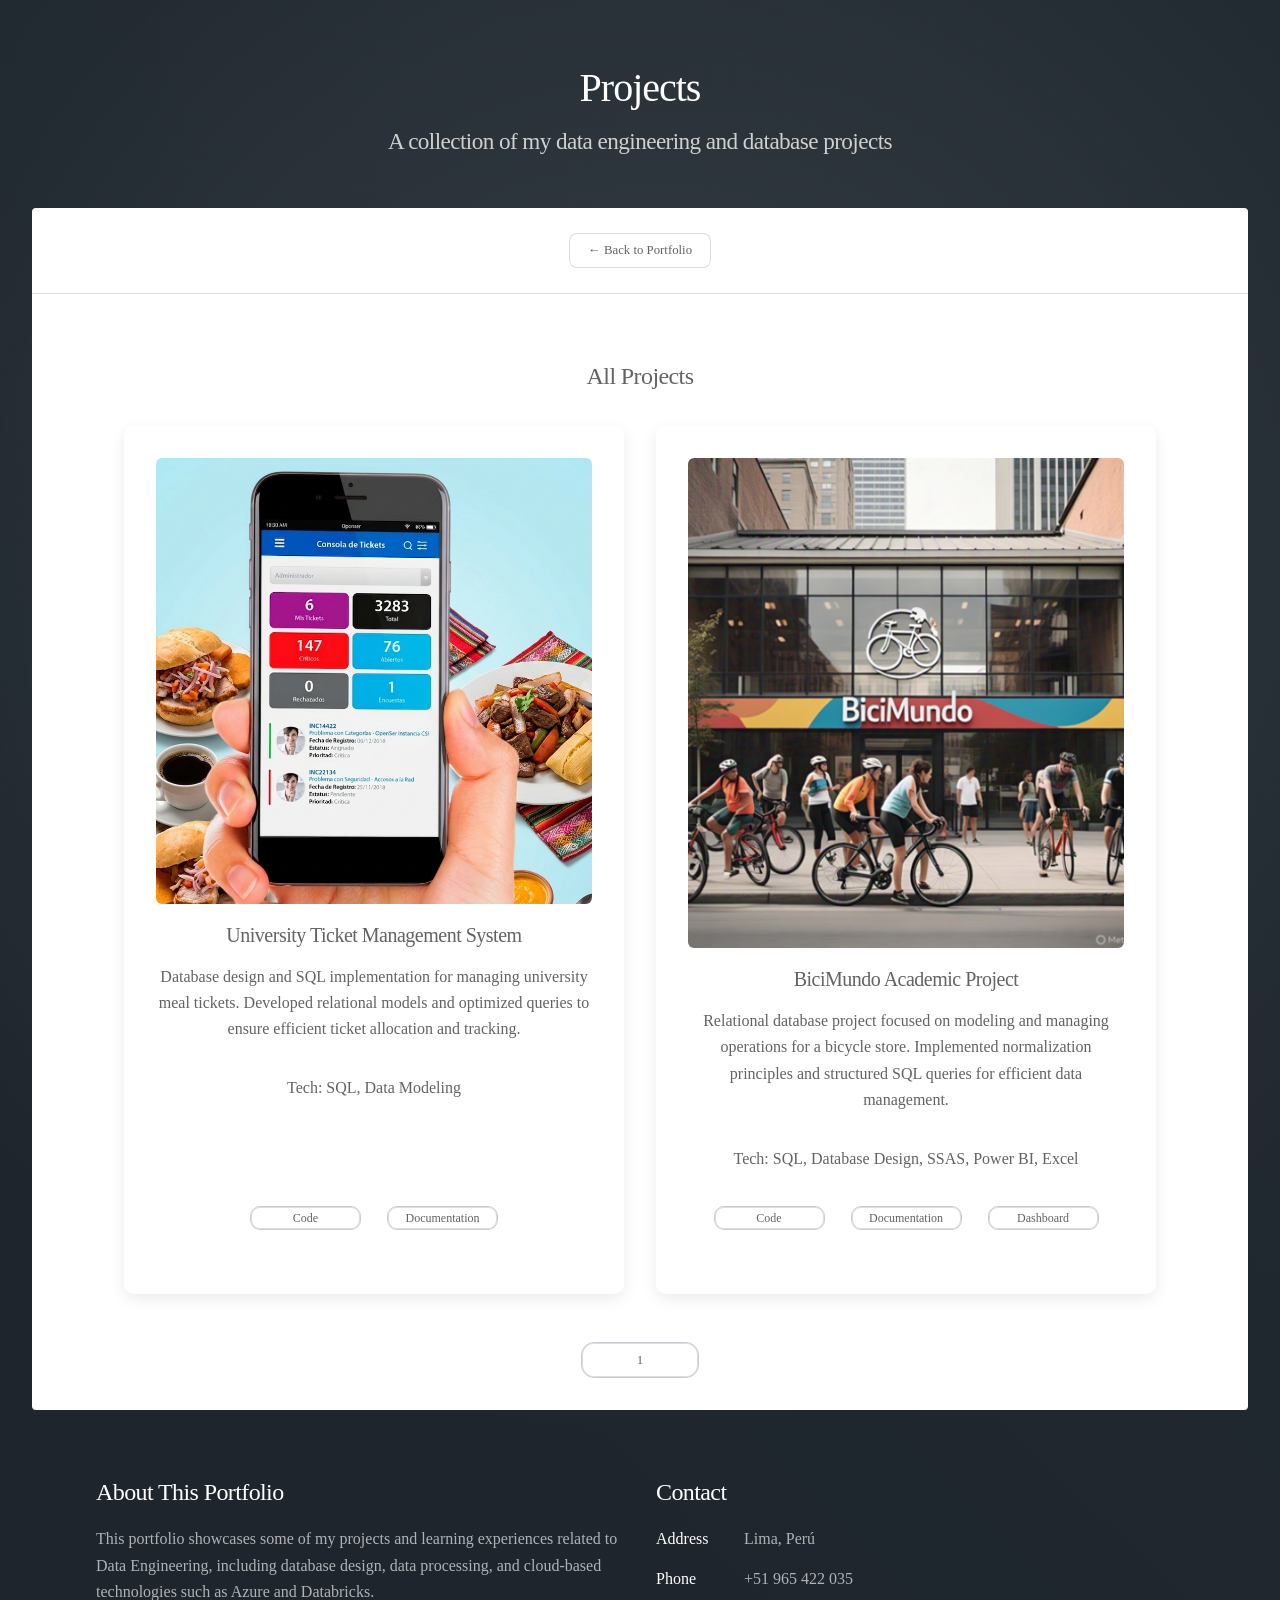
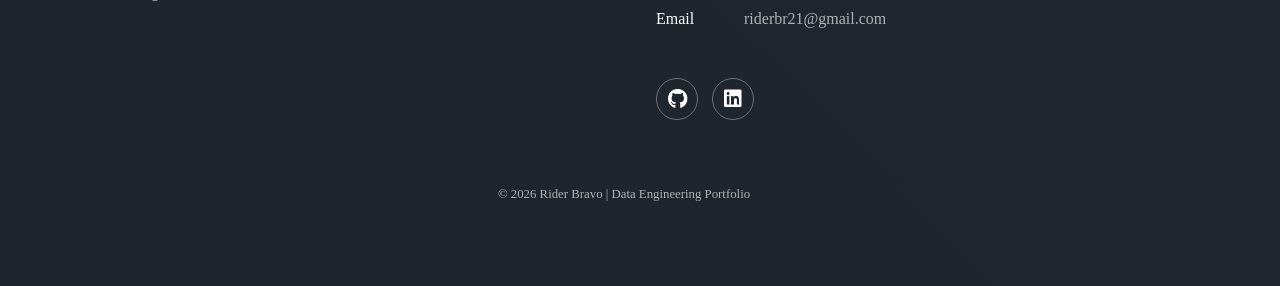
==== generic.html @ f2d909a6 "Primer commit - Agrego mi personal website" ====
<!DOCTYPE HTML>
<!--
	Stellar by HTML5 UP
	html5up.net
-->
<html>
	<head>
		<title>Projects | Rider Bravo</title>
		<meta charset="utf-8" />
		<meta name="viewport" content="width=device-width, initial-scale=1" />
		<link rel="stylesheet" href="assets/css/main.css" />
		<noscript><link rel="stylesheet" href="assets/css/noscript.css" /></noscript>
	</head>

	<body class="is-preload">

		<div id="wrapper">

			<header id="header">
				<h1>Projects</h1>
				<p>A collection of my data engineering and database projects</p>
			</header>

			<div id="main">
				   <a href="index.html" class="button small back-button">← Back to Portfolio</a>
			<div class="back-container">
 
	</div>				

				<section id="content" class="main">

					<h2>All Projects</h2>

					<div class="projects-grid">

						<div class="project-card">
							<img src="images/desayunoOBU.png" alt="University Ticket System">
							<h3>University Ticket Management System</h3>
							<p>Database design and SQL implementation for managing university meal tickets. Developed relational models and optimized queries to ensure efficient ticket allocation and tracking.</p>
							<p><strong>Tech:</strong> SQL, Data Modeling</p>
							<ul class="actions small">
								<li><a href="https://github.com/DevDataRider/Projects_UNI/tree/master/SistemaTicketsOBU/code/" target="_blank" class="button small">Code</a></li>
            					<li><a href="https://github.com/DevDataRider/Projects_UNI/tree/master/SistemaTicketsOBU/documentation" target="_blank" class="button small">Documentation</a></li>
								
							</ul>
						</div>

						<div class="project-card">
							<img src="images/bicimundo.png" alt="BiciMundo Project">
							<h3>BiciMundo Academic Project</h3>
							<p>Relational database project focused on modeling and managing operations for a bicycle store. Implemented normalization principles and structured SQL queries for efficient data management.</p>
							<p><strong>Tech:</strong> SQL, Database Design, SSAS, Power BI, Excel</p>
							<ul class="actions small">
								<li><a href="https://github.com/DevDataRider/Projects_UNI/tree/master/BiciMundo" target="_blank" class="button small">Code</a></li>
            					<li><a href="https://github.com/DevDataRider/Projects_UNI/tree/master/BiciMundo/Documentation" target="_blank" class="button small">Documentation</a></li>
            					<li><a href="https://github.com/DevDataRider/Projects_UNI/tree/master/BiciMundo/4_Dashboard" target="_blank" class="button small">Dashboard</a></li>
							</ul>
						</div>

					</div>

					<div class="pagination">
						<a href="#" class="button small">1</a>
					</div>

				</section>

			</div>

			<footer id="footer">

				<section>
					<h2>About This Portfolio</h2>
					<p>This portfolio showcases some of my projects and learning experiences related to Data Engineering, including database design, data processing, and cloud-based technologies such as Azure and Databricks.</p>
				</section>

				<section>
					<h2>Contact</h2>
					<dl class="alt">
						<dt>Address</dt>
						<dd>Lima, Perú</dd>

						<dt>Phone</dt>
						<dd>+51 965 422 035</dd>

						<dt>Email</dt>
						<dd>riderbr21@gmail.com</dd>
					</dl>

					<ul class="icons">
						<li>
							<a href="https://github.com/DevDataRider" target="_blank" class="icon brands fa-github alt">
								<span class="label">GitHub</span>
							</a>
						</li>

						<li>
							<a href="https://linkedin.com/in/riderbr21" target="_blank" class="icon brands fa-linkedin alt">
								<span class="label">LinkedIn</span>
							</a>
						</li>
					</ul>

				</section>

				<p class="copyright">© 2026 Rider Bravo | Data Engineering Portfolio</p>

			</footer>

		</div>

		<script src="assets/js/jquery.min.js"></script>
		<script src="assets/js/jquery.scrollex.min.js"></script>
		<script src="assets/js/jquery.scrolly.min.js"></script>
		<script src="assets/js/browser.min.js"></script>
		<script src="assets/js/breakpoints.min.js"></script>
		<script src="assets/js/util.js"></script>
		<script src="assets/js/main.js"></script>

	</body>
</html>
---- assets/css/main.css ----
@import url(fontawesome-all.min.css);
@import 'https://fonts.googleapis.com/css?family=Source+Sans+Pro:300,400';

/*
	Stellar by HTML5 UP
	html5up.net | @ajlkn
	Free for personal and commercial use under the CCA 3.0 license (html5up.net/license)
*/





html, body, div, span, applet, object,
iframe, h1, h2, h3, h4, h5, h6, p, blockquote,
pre, a, abbr, acronym, address, big, cite,
code, del, dfn, em, img, ins, kbd, q, s, samp,
small, strike, strong, sub, sup, tt, var, b,
u, i, center, dl, dt, dd, ol, ul, li, fieldset,
form, label, legend, table, caption, tbody,
tfoot, thead, tr, th, td, article, aside,
canvas, details, embed, figure, figcaption,
footer, header, hgroup, menu, nav, output, ruby,
section, summary, time, mark, audio, video {
	margin: 0;
	padding: 0;
	border: 0;
	font-size: 100%;
	font: inherit;
	vertical-align: baseline;
	font-family:Cambria, Cochin, Georgia, Times, 'Times New Roman', serif;
}

article, aside, details, figcaption, figure,
footer, header, hgroup, menu, nav, section {
	display: block;}



body {
	line-height: 1;
}

ol, ul {
	list-style: none;
}

blockquote, q {
	quotes: none;
}

	blockquote:before, blockquote:after, q:before, q:after {
		content: '';
		content: none;
	}

table {
	border-collapse: collapse;
	border-spacing: 0;
}

body {
	-webkit-text-size-adjust: none;
}

mark {
	background-color: transparent;
	color: inherit;
}

input::-moz-focus-inner {
	border: 0;
	padding: 0;
}

input, select, textarea {
	-moz-appearance: none;
	-webkit-appearance: none;
	-ms-appearance: none;
	appearance: none;
}



/*color del body: #1e252d */




.projects-grid{
	display: grid;
	grid-template-columns: repeat(2, 1fr);
	gap: 2.5em;
	margin-top: 2em;
}

.project-card{
	display: flex;
	flex-direction: column;
	justify-content: space-between;
	background: #ffffff;
	padding: 2em;
	border-radius: 3px;
	text-align: center;
	box-shadow: 0 5px 15px rgba(0,0,0,0.08);
	transition: transform 0.3s ease;

	display: flex;
	flex-direction: column;
	align-items: center; /* centra contenido horizontal */
}

.project-card:hover{
	transform: translateY(-5px);
	
}


/* IMAGEN (tu tamaño original) */

.project-card img{
	width: 259px;
	height: 250px;
	object-fit: cover;
	border-radius: 3px;
	margin-bottom: 1em;
	display:block;
	margin-left:auto;
	margin-right:auto;
}


/* BOTONES */

 BOTONES */

.project-card .actions{
	margin-top: auto;
	display: flex;
	justify-content: center;
	gap: 10px;
	flex-wrap: wrap;
	padding:0;
}


/* BOTONES MÁS COMPACTOS */

.projects-grid {
    display: flex;
    flex-wrap: wrap;
	
    gap: 2em;
}

.actions.small .button{
	padding: 0.35em 0.9em;
	font-size: 1em;
	line-height: 1.2;
	border-radius: 10px;
	height: auto;
	transition: all 0.25s ease;

}

/* =========================
   GRID DE PROYECTOS
========================= */

.projects-grid {
    display: flex;
    flex-wrap: wrap;
    gap: 2em;
    justify-content: center; /* centra las cards */
}

/* =========================
   CARDS
========================= */

.project-card {
    flex: 1 1 45%; /* 2 columnas en desktop */
    max-width: 500px;

    display: flex;
    flex-direction: column;
}

/* Imágenes */
.project-card img {
    width: 100%;
    height: auto;
    border-radius: 6px;
}

/* =========================
   BOTONES GENERALES
========================= */

.actions.small .button {
    padding: 0.35em 0.9em;
    font-size: 1em;
    line-height: 1.2;
    height: auto;
    transition: all 0.25s ease;
}

/* =========================
   BOTONES DENTRO DE CARDS
========================= */

.project-card .actions {
    margin-top: auto;
    display: flex;
    justify-content: center;
    gap: 10px;
    flex-wrap: wrap;
    padding: 0;
}

.project-card .actions li a.button {
    background: transparent;
    color: #1e252d;
    border: 1px solid #c9cdd1;
    border-radius: 10 px;
    padding: 0.35em 0.9em;
    font-size: 0.75em;
    transition: all 0.25s ease;
}

/* Hover botones */
.project-card .actions li a.button:hover {
    background: #1e252d;
    color: #ffffff !important;
    border-color: #1e252d;
}

/* =========================
   TABLET
========================= */

@media (max-width: 980px) {
    .project-card {
        flex: 1 1 100%;
    }
}

/* =========================
   MOBILE
========================= */

@media (max-width: 736px) {
    .projects-grid {
        gap: 1.5em;
    }

    .project-card {
        flex: 1 1 100%;
    }
}

/* =========================
   EXTRA (MEJORA VISUAL)
========================= */

.project-card {
    border-radius: 10px;
    overflow: hidden;
}


/* HOVER elegante */

.project-card .actions li a.button:hover{
	background: transparent;
	color: #3fd0ff !important;
	
}




.pagination{
	text-align: center;
	margin-top: 3em;
}

.pagination .button{
	margin: 0 5px;
}


/* BOTONES BACK Y PAGINACION */

.back-container {
    text-align: center;
    margin-bottom: 0em;
}

.back-button {
	display: inline-block;
	margin: 25px auto;
}

.back-button,
.pagination .button{
	background: transparent;
	font-weight: 500;
	border: 1px solid #c9cdd1;
	border-radius: 13px;
	color: #1e252d !important;
	transition: all 0.25s ease;
}


#content h2 {
    text-align: center;
}
/* HOVER */

.back-button:hover,
.pagination .button:hover{
	background:#1e252d !important;

	color: white !important;
}






.project-icon img{
    width: 250px;
    height: 250px;
    border-radius: 10px;
    object-fit: cover;
    transition: transform 0.3s ease;
}

.project-icon img:hover{
    transform: scale(1.05);
}










/* Basic */

	@-ms-viewport {
		width: device-width;
	}

	body {
		-ms-overflow-style: scrollbar;
	}

	@media screen and (max-width: 480px) {

		html, body {
			min-width: 320px;
		}

	}

	html {
		box-sizing: border-box;
	}

	*, *:before, *:after {
		box-sizing: inherit;
	}

body {
    background-color: #1e252d;
    background-image: 
        radial-gradient(circle at 50% 30%, rgba(255,255,255,0.1), transparent 60%),
        linear-gradient(45deg, #1e252d 25%, #212931 85%);
    
    color: rgba(255, 255, 255, 0.65);
}

body::before {
    content: "";
    position: fixed;
    inset: 0;

    background-image:
        radial-gradient(rgba(255,255,255,0.03) 1px, transparent 1px),
        radial-gradient(rgba(255,255,255,0.02) 1px, transparent 1px);

    background-size: 3px 3px, 4px 4px;
    background-position: 0 0, 1px 1px;

    opacity: 0.25;
    pointer-events: none;
    z-index: 0;
}


		body.is-preload *, body.is-preload *:before, body.is-preload *:after {
			-moz-animation: none !important;
			-webkit-animation: none !important;
			-ms-animation: none !important;
			animation: none !important;
			-moz-transition: none !important;
			-webkit-transition: none !important;
			-ms-transition: none !important;
			transition: none !important;
		}

/* Type */

	body {
		background-color: #1e252d;
		color: rgba(255, 255, 255, 0.65);
	}

	body, input, select, textarea {
		font-family: "Source Sans Pro", Helvetica, sans-serif;
		font-size: 17pt;
		font-weight: 300;
		line-height: 1.65;
	}

		@media screen and (max-width: 1680px) {

			body, input, select, textarea {
				font-size: 14pt;
			}

		}

		@media screen and (max-width: 1280px) {

			body, input, select, textarea {
				font-size: 12pt;
			}

		}

		@media screen and (max-width: 360px) {

			body, input, select, textarea {
				font-size: 11pt;
			}

		}

	a {
		-moz-transition: color 0.2s ease, border-bottom 0.2s ease;
		-webkit-transition: color 0.2s ease, border-bottom 0.2s ease;
		-ms-transition: color 0.2s ease, border-bottom 0.2s ease;
		transition: color 0.2s ease, border-bottom 0.2s ease;
		text-decoration: none;
		border-bottom: dotted 1px;
		color: inherit;
	}

		a:hover {
			border-bottom-color: transparent;
		}

	strong, b {
		font-weight: 400;
	}

	em, i {
		font-style: italic;
	}

	p {
		margin: 0 0 2em 0;
	}

		p.content {
			-moz-columns: 20em 2;
			-webkit-columns: 20em 2;
			-ms-columns: 20em 2;
			columns: 20em 2;
			-moz-column-gap: 2em;
			-webkit-column-gap: 2em;
			-ms-column-gap: 2em;
			column-gap: 2em;
			text-align: justify;
		}

	h1, h2, h3, h4, h5, h6 {
		font-weight: 300;
		line-height: 1.5;
		margin: 0 0 0.7em 0;
		letter-spacing: -0.025em;
	}

		h1 a, h2 a, h3 a, h4 a, h5 a, h6 a {
			color: inherit;
			text-decoration: none;
		}

	h1 {
		font-size: 2.5em;
		line-height: 1.2;
	}

	h2 {
		font-size: 1.5em;
	}

	h3 {
		font-size: 1.25em;
	}

	h4 {
		font-size: 1.1em;
	}

	h5 {
		font-size: 0.9em;
	}

	h6 {
		font-size: 0.7em;
	}

	@media screen and (max-width: 736px) {

		h1 {
			font-size: 2em;
		}

	}

	sub {
		font-size: 0.8em;
		position: relative;
		top: 0.5em;
	}

	sup {
		font-size: 0.8em;
		position: relative;
		top: -0.5em;
	}

	blockquote {
		border-left: solid 4px;
		font-style: italic;
		margin: 0 0 2em 0;
		padding: 0.5em 0 0.5em 2em;
	}

	code {
		border-radius: 8px;
		border: solid 1px;
		font-family: "Courier New", monospace;
		font-size: 0.9em;
		margin: 0 0.25em;
		padding: 0.25em 0.65em;
	}

	pre {
		-webkit-overflow-scrolling: touch;
		font-family: "Courier New", monospace;
		font-size: 0.9em;
		margin: 0 0 2em 0;
	}

		pre code {
			display: block;
			line-height: 1.75;
			padding: 1em 1.5em;
			overflow-x: auto;
		}

	hr {
		border: 0;
		border-bottom: solid 1px;
		margin: 2em 0;
	}

		hr.major {
			margin: 3em 0;
		}

	.align-left {
		text-align: left;
	}

	.align-center {
		text-align: center;
	}

	.align-right {
		text-align: right;
	}

	input, select, textarea {
		color: #ffffff;
	}

	a:hover {
		color: #ffffff;
	}

	strong, b {
		color: #ffffff;
	}

	h1, h2, h3, h4, h5, h6 {
		color: #ffffff;
	}

	blockquote {
		border-left-color: rgba(255, 255, 255, 0.35);
	}

	code {
		background: rgba(255, 255, 255, 0.075);
		border-color: rgba(255, 255, 255, 0.35);
	}

	hr {
		border-bottom-color: rgba(255, 255, 255, 0.35);
	}

/* Row */

	.row {
		display: flex;
		flex-wrap: wrap;
		box-sizing: border-box;
		align-items: stretch;
	}

		.row > * {
			box-sizing: border-box;
		}

		.row.gtr-uniform > * > :last-child {
			margin-bottom: 0;
		}

		.row.aln-left {
			justify-content: flex-start;
		}

		.row.aln-center {
			justify-content: center;
		}

		.row.aln-right {
			justify-content: flex-end;
		}

		.row.aln-top {
			align-items: flex-start;
		}

		.row.aln-middle {
			align-items: center;
		}

		.row.aln-bottom {
			align-items: flex-end;
		}

		.row > .imp {
			order: -1;
		}

		.row > .col-1 {
			width: 8.33333%;
		}

		.row > .off-1 {
			margin-left: 8.33333%;
		}

		.row > .col-2 {
			width: 16.66667%;
		}

		.row > .off-2 {
			margin-left: 16.66667%;
		}

		.row > .col-3 {
			width: 25%;
		}

		.row > .off-3 {
			margin-left: 25%;
		}

		.row > .col-4 {
			width: 33.33333%;
		}

		.row > .off-4 {
			margin-left: 33.33333%;
		}

		.row > .col-5 {
			width: 41.66667%;
		}

		.row > .off-5 {
			margin-left: 41.66667%;
		}

		.row > .col-6 {
			width: 50%;
		}

		.row > .off-6 {
			margin-left: 50%;
		}

		.row > .col-7 {
			width: 58.33333%;
		}

		.row > .off-7 {
			margin-left: 58.33333%;
		}

		.row > .col-8 {
			width: 66.66667%;
		}

		.row > .off-8 {
			margin-left: 66.66667%;
		}

		.row > .col-9 {
			width: 75%;
		}

		.row > .off-9 {
			margin-left: 75%;
		}

		.row > .col-10 {
			width: 83.33333%;
		}

		.row > .off-10 {
			margin-left: 83.33333%;
		}

		.row > .col-11 {
			width: 91.66667%;
		}

		.row > .off-11 {
			margin-left: 91.66667%;
		}

		.row > .col-12 {
			width: 100%;
		}

		.row > .off-12 {
			margin-left: 100%;
		}

		.row.gtr-0 {
			margin-top: 0;
			margin-left: 0em;
		}

			.row.gtr-0 > * {
				padding: 0 0 0 0em;
			}

			.row.gtr-0.gtr-uniform {
				margin-top: 0em;
			}

				.row.gtr-0.gtr-uniform > * {
					padding-top: 0em;
				}

		.row.gtr-25 {
			margin-top: 0;
			margin-left: -0.375em;
		}

			.row.gtr-25 > * {
				padding: 0 0 0 0.375em;
			}

			.row.gtr-25.gtr-uniform {
				margin-top: -0.375em;
			}

				.row.gtr-25.gtr-uniform > * {
					padding-top: 0.375em;
				}

		.row.gtr-50 {
			margin-top: 0;
			margin-left: -0.75em;
		}

			.row.gtr-50 > * {
				padding: 0 0 0 0.75em;
			}

			.row.gtr-50.gtr-uniform {
				margin-top: -0.75em;
			}

				.row.gtr-50.gtr-uniform > * {
					padding-top: 0.75em;
				}

		.row {
			margin-top: 0;
			margin-left: -1.5em;
		}

			.row > * {
				padding: 0 0 0 1.5em;
			}

			.row.gtr-uniform {
				margin-top: -1.5em;
			}

				.row.gtr-uniform > * {
					padding-top: 1.5em;
				}

		.row.gtr-150 {
			margin-top: 0;
			margin-left: -2.25em;
		}

			.row.gtr-150 > * {
				padding: 0 0 0 2.25em;
			}

			.row.gtr-150.gtr-uniform {
				margin-top: -2.25em;
			}

				.row.gtr-150.gtr-uniform > * {
					padding-top: 2.25em;
				}

		.row.gtr-200 {
			margin-top: 0;
			margin-left: -3em;
		}

			.row.gtr-200 > * {
				padding: 0 0 0 3em;
			}

			.row.gtr-200.gtr-uniform {
				margin-top: -3em;
			}

				.row.gtr-200.gtr-uniform > * {
					padding-top: 3em;
				}

		@media screen and (max-width: 1680px) {

			.row {
				display: flex;
				flex-wrap: wrap;
				box-sizing: border-box;
				align-items: stretch;
			}

				.row > * {
					box-sizing: border-box;
				}

				.row.gtr-uniform > * > :last-child {
					margin-bottom: 0;
				}

				.row.aln-left {
					justify-content: flex-start;
				}

				.row.aln-center {
					justify-content: center;
				}

				.row.aln-right {
					justify-content: flex-end;
				}

				.row.aln-top {
					align-items: flex-start;
				}

				.row.aln-middle {
					align-items: center;
				}

				.row.aln-bottom {
					align-items: flex-end;
				}

				.row > .imp-xlarge {
					order: -1;
				}

				.row > .col-1-xlarge {
					width: 8.33333%;
				}

				.row > .off-1-xlarge {
					margin-left: 8.33333%;
				}

				.row > .col-2-xlarge {
					width: 16.66667%;
				}

				.row > .off-2-xlarge {
					margin-left: 16.66667%;
				}

				.row > .col-3-xlarge {
					width: 25%;
				}

				.row > .off-3-xlarge {
					margin-left: 25%;
				}

				.row > .col-4-xlarge {
					width: 33.33333%;
				}

				.row > .off-4-xlarge {
					margin-left: 33.33333%;
				}

				.row > .col-5-xlarge {
					width: 41.66667%;
				}

				.row > .off-5-xlarge {
					margin-left: 41.66667%;
				}

				.row > .col-6-xlarge {
					width: 50%;
				}

				.row > .off-6-xlarge {
					margin-left: 50%;
				}

				.row > .col-7-xlarge {
					width: 58.33333%;
				}

				.row > .off-7-xlarge {
					margin-left: 58.33333%;
				}

				.row > .col-8-xlarge {
					width: 66.66667%;
				}

				.row > .off-8-xlarge {
					margin-left: 66.66667%;
				}

				.row > .col-9-xlarge {
					width: 75%;
				}

				.row > .off-9-xlarge {
					margin-left: 75%;
				}

				.row > .col-10-xlarge {
					width: 83.33333%;
				}

				.row > .off-10-xlarge {
					margin-left: 83.33333%;
				}

				.row > .col-11-xlarge {
					width: 91.66667%;
				}

				.row > .off-11-xlarge {
					margin-left: 91.66667%;
				}

				.row > .col-12-xlarge {
					width: 100%;
				}

				.row > .off-12-xlarge {
					margin-left: 100%;
				}

				.row.gtr-0 {
					margin-top: 0;
					margin-left: 0em;
				}

					.row.gtr-0 > * {
						padding: 0 0 0 0em;
					}

					.row.gtr-0.gtr-uniform {
						margin-top: 0em;
					}

						.row.gtr-0.gtr-uniform > * {
							padding-top: 0em;
						}

				.row.gtr-25 {
					margin-top: 0;
					margin-left: -0.375em;
				}

					.row.gtr-25 > * {
						padding: 0 0 0 0.375em;
					}

					.row.gtr-25.gtr-uniform {
						margin-top: -0.375em;
					}

						.row.gtr-25.gtr-uniform > * {
							padding-top: 0.375em;
						}

				.row.gtr-50 {
					margin-top: 0;
					margin-left: -0.75em;
				}

					.row.gtr-50 > * {
						padding: 0 0 0 0.75em;
					}

					.row.gtr-50.gtr-uniform {
						margin-top: -0.75em;
					}

						.row.gtr-50.gtr-uniform > * {
							padding-top: 0.75em;
						}

				.row {
					margin-top: 0;
					margin-left: -1.5em;
				}

					.row > * {
						padding: 0 0 0 1.5em;
					}

					.row.gtr-uniform {
						margin-top: -1.5em;
					}

						.row.gtr-uniform > * {
							padding-top: 1.5em;
						}

				.row.gtr-150 {
					margin-top: 0;
					margin-left: -2.25em;
				}

					.row.gtr-150 > * {
						padding: 0 0 0 2.25em;
					}

					.row.gtr-150.gtr-uniform {
						margin-top: -2.25em;
					}

						.row.gtr-150.gtr-uniform > * {
							padding-top: 2.25em;
						}

				.row.gtr-200 {
					margin-top: 0;
					margin-left: -3em;
				}

					.row.gtr-200 > * {
						padding: 0 0 0 3em;
					}

					.row.gtr-200.gtr-uniform {
						margin-top: -3em;
					}

						.row.gtr-200.gtr-uniform > * {
							padding-top: 3em;
						}

		}

		@media screen and (max-width: 1280px) {

			.row {
				display: flex;
				flex-wrap: wrap;
				box-sizing: border-box;
				align-items: stretch;
			}

				.row > * {
					box-sizing: border-box;
				}

				.row.gtr-uniform > * > :last-child {
					margin-bottom: 0;
				}

				.row.aln-left {
					justify-content: flex-start;
				}

				.row.aln-center {
					justify-content: center;
				}

				.row.aln-right {
					justify-content: flex-end;
				}

				.row.aln-top {
					align-items: flex-start;
				}

				.row.aln-middle {
					align-items: center;
				}

				.row.aln-bottom {
					align-items: flex-end;
				}

				.row > .imp-large {
					order: -1;
				}

				.row > .col-1-large {
					width: 8.33333%;
				}

				.row > .off-1-large {
					margin-left: 8.33333%;
				}

				.row > .col-2-large {
					width: 16.66667%;
				}

				.row > .off-2-large {
					margin-left: 16.66667%;
				}

				.row > .col-3-large {
					width: 25%;
				}

				.row > .off-3-large {
					margin-left: 25%;
				}

				.row > .col-4-large {
					width: 33.33333%;
				}

				.row > .off-4-large {
					margin-left: 33.33333%;
				}

				.row > .col-5-large {
					width: 41.66667%;
				}

				.row > .off-5-large {
					margin-left: 41.66667%;
				}

				.row > .col-6-large {
					width: 50%;
				}

				.row > .off-6-large {
					margin-left: 50%;
				}

				.row > .col-7-large {
					width: 58.33333%;
				}

				.row > .off-7-large {
					margin-left: 58.33333%;
				}

				.row > .col-8-large {
					width: 66.66667%;
				}

				.row > .off-8-large {
					margin-left: 66.66667%;
				}

				.row > .col-9-large {
					width: 75%;
				}

				.row > .off-9-large {
					margin-left: 75%;
				}

				.row > .col-10-large {
					width: 83.33333%;
				}

				.row > .off-10-large {
					margin-left: 83.33333%;
				}

				.row > .col-11-large {
					width: 91.66667%;
				}

				.row > .off-11-large {
					margin-left: 91.66667%;
				}

				.row > .col-12-large {
					width: 100%;
				}

				.row > .off-12-large {
					margin-left: 100%;
				}

				.row.gtr-0 {
					margin-top: 0;
					margin-left: 0em;
				}

					.row.gtr-0 > * {
						padding: 0 0 0 0em;
					}

					.row.gtr-0.gtr-uniform {
						margin-top: 0em;
					}

						.row.gtr-0.gtr-uniform > * {
							padding-top: 0em;
						}

				.row.gtr-25 {
					margin-top: 0;
					margin-left: -0.375em;
				}

					.row.gtr-25 > * {
						padding: 0 0 0 0.375em;
					}

					.row.gtr-25.gtr-uniform {
						margin-top: -0.375em;
					}

						.row.gtr-25.gtr-uniform > * {
							padding-top: 0.375em;
						}

				.row.gtr-50 {
					margin-top: 0;
					margin-left: -0.75em;
				}

					.row.gtr-50 > * {
						padding: 0 0 0 0.75em;
					}

					.row.gtr-50.gtr-uniform {
						margin-top: -0.75em;
					}

						.row.gtr-50.gtr-uniform > * {
							padding-top: 0.75em;
						}

				.row {
					margin-top: 0;
					margin-left: -1.5em;
				}

					.row > * {
						padding: 0 0 0 1.5em;
					}

					.row.gtr-uniform {
						margin-top: -1.5em;
					}

						.row.gtr-uniform > * {
							padding-top: 1.5em;
						}

				.row.gtr-150 {
					margin-top: 0;
					margin-left: -2.25em;
				}

					.row.gtr-150 > * {
						padding: 0 0 0 2.25em;
					}

					.row.gtr-150.gtr-uniform {
						margin-top: -2.25em;
					}

						.row.gtr-150.gtr-uniform > * {
							padding-top: 2.25em;
						}

				.row.gtr-200 {
					margin-top: 0;
					margin-left: -3em;
				}

					.row.gtr-200 > * {
						padding: 0 0 0 3em;
					}

					.row.gtr-200.gtr-uniform {
						margin-top: -3em;
					}

						.row.gtr-200.gtr-uniform > * {
							padding-top: 3em;
						}

		}

		@media screen and (max-width: 980px) {

			.row {
				display: flex;
				flex-wrap: wrap;
				box-sizing: border-box;
				align-items: stretch;
			}

				.row > * {
					box-sizing: border-box;
				}

				.row.gtr-uniform > * > :last-child {
					margin-bottom: 0;
				}

				.row.aln-left {
					justify-content: flex-start;
				}

				.row.aln-center {
					justify-content: center;
				}

				.row.aln-right {
					justify-content: flex-end;
				}

				.row.aln-top {
					align-items: flex-start;
				}

				.row.aln-middle {
					align-items: center;
				}

				.row.aln-bottom {
					align-items: flex-end;
				}

				.row > .imp-medium {
					order: -1;
				}

				.row > .col-1-medium {
					width: 8.33333%;
				}

				.row > .off-1-medium {
					margin-left: 8.33333%;
				}

				.row > .col-2-medium {
					width: 16.66667%;
				}

				.row > .off-2-medium {
					margin-left: 16.66667%;
				}

				.row > .col-3-medium {
					width: 25%;
				}

				.row > .off-3-medium {
					margin-left: 25%;
				}

				.row > .col-4-medium {
					width: 33.33333%;
				}

				.row > .off-4-medium {
					margin-left: 33.33333%;
				}

				.row > .col-5-medium {
					width: 41.66667%;
				}

				.row > .off-5-medium {
					margin-left: 41.66667%;
				}

				.row > .col-6-medium {
					width: 50%;
				}

				.row > .off-6-medium {
					margin-left: 50%;
				}

				.row > .col-7-medium {
					width: 58.33333%;
				}

				.row > .off-7-medium {
					margin-left: 58.33333%;
				}

				.row > .col-8-medium {
					width: 66.66667%;
				}

				.row > .off-8-medium {
					margin-left: 66.66667%;
				}

				.row > .col-9-medium {
					width: 75%;
				}

				.row > .off-9-medium {
					margin-left: 75%;
				}

				.row > .col-10-medium {
					width: 83.33333%;
				}

				.row > .off-10-medium {
					margin-left: 83.33333%;
				}

				.row > .col-11-medium {
					width: 91.66667%;
				}

				.row > .off-11-medium {
					margin-left: 91.66667%;
				}

				.row > .col-12-medium {
					width: 100%;
				}

				.row > .off-12-medium {
					margin-left: 100%;
				}

				.row.gtr-0 {
					margin-top: 0;
					margin-left: 0em;
				}

					.row.gtr-0 > * {
						padding: 0 0 0 0em;
					}

					.row.gtr-0.gtr-uniform {
						margin-top: 0em;
					}

						.row.gtr-0.gtr-uniform > * {
							padding-top: 0em;
						}

				.row.gtr-25 {
					margin-top: 0;
					margin-left: -0.375em;
				}

					.row.gtr-25 > * {
						padding: 0 0 0 0.375em;
					}

					.row.gtr-25.gtr-uniform {
						margin-top: -0.375em;
					}

						.row.gtr-25.gtr-uniform > * {
							padding-top: 0.375em;
						}

				.row.gtr-50 {
					margin-top: 0;
					margin-left: -0.75em;
				}

					.row.gtr-50 > * {
						padding: 0 0 0 0.75em;
					}

					.row.gtr-50.gtr-uniform {
						margin-top: -0.75em;
					}

						.row.gtr-50.gtr-uniform > * {
							padding-top: 0.75em;
						}

				.row {
					margin-top: 0;
					margin-left: -1.5em;
				}

					.row > * {
						padding: 0 0 0 1.5em;
					}

					.row.gtr-uniform {
						margin-top: -1.5em;
					}

						.row.gtr-uniform > * {
							padding-top: 1.5em;
						}

				.row.gtr-150 {
					margin-top: 0;
					margin-left: -2.25em;
				}

					.row.gtr-150 > * {
						padding: 0 0 0 2.25em;
					}

					.row.gtr-150.gtr-uniform {
						margin-top: -2.25em;
					}

						.row.gtr-150.gtr-uniform > * {
							padding-top: 2.25em;
						}

				.row.gtr-200 {
					margin-top: 0;
					margin-left: -3em;
				}

					.row.gtr-200 > * {
						padding: 0 0 0 3em;
					}

					.row.gtr-200.gtr-uniform {
						margin-top: -3em;
					}

						.row.gtr-200.gtr-uniform > * {
							padding-top: 3em;
						}

		}

		@media screen and (max-width: 736px) {

			.row {
				display: flex;
				flex-wrap: wrap;
				box-sizing: border-box;
				align-items: stretch;
			}

				.row > * {
					box-sizing: border-box;
				}

				.row.gtr-uniform > * > :last-child {
					margin-bottom: 0;
				}

				.row.aln-left {
					justify-content: flex-start;
				}

				.row.aln-center {
					justify-content: center;
				}

				.row.aln-right {
					justify-content: flex-end;
				}

				.row.aln-top {
					align-items: flex-start;
				}

				.row.aln-middle {
					align-items: center;
				}

				.row.aln-bottom {
					align-items: flex-end;
				}

				.row > .imp-small {
					order: -1;
				}

				.row > .col-1-small {
					width: 8.33333%;
				}

				.row > .off-1-small {
					margin-left: 8.33333%;
				}

				.row > .col-2-small {
					width: 16.66667%;
				}

				.row > .off-2-small {
					margin-left: 16.66667%;
				}

				.row > .col-3-small {
					width: 25%;
				}

				.row > .off-3-small {
					margin-left: 25%;
				}

				.row > .col-4-small {
					width: 33.33333%;
				}

				.row > .off-4-small {
					margin-left: 33.33333%;
				}

				.row > .col-5-small {
					width: 41.66667%;
				}

				.row > .off-5-small {
					margin-left: 41.66667%;
				}

				.row > .col-6-small {
					width: 50%;
				}

				.row > .off-6-small {
					margin-left: 50%;
				}

				.row > .col-7-small {
					width: 58.33333%;
				}

				.row > .off-7-small {
					margin-left: 58.33333%;
				}

				.row > .col-8-small {
					width: 66.66667%;
				}

				.row > .off-8-small {
					margin-left: 66.66667%;
				}

				.row > .col-9-small {
					width: 75%;
				}

				.row > .off-9-small {
					margin-left: 75%;
				}

				.row > .col-10-small {
					width: 83.33333%;
				}

				.row > .off-10-small {
					margin-left: 83.33333%;
				}

				.row > .col-11-small {
					width: 91.66667%;
				}

				.row > .off-11-small {
					margin-left: 91.66667%;
				}

				.row > .col-12-small {
					width: 100%;
				}

				.row > .off-12-small {
					margin-left: 100%;
				}

				.row.gtr-0 {
					margin-top: 0;
					margin-left: 0em;
				}

					.row.gtr-0 > * {
						padding: 0 0 0 0em;
					}

					.row.gtr-0.gtr-uniform {
						margin-top: 0em;
					}

						.row.gtr-0.gtr-uniform > * {
							padding-top: 0em;
						}

				.row.gtr-25 {
					margin-top: 0;
					margin-left: -0.25em;
				}

					.row.gtr-25 > * {
						padding: 0 0 0 0.25em;
					}

					.row.gtr-25.gtr-uniform {
						margin-top: -0.25em;
					}

						.row.gtr-25.gtr-uniform > * {
							padding-top: 0.25em;
						}

				.row.gtr-50 {
					margin-top: 0;
					margin-left: -0.5em;
				}

					.row.gtr-50 > * {
						padding: 0 0 0 0.5em;
					}

					.row.gtr-50.gtr-uniform {
						margin-top: -0.5em;
					}

						.row.gtr-50.gtr-uniform > * {
							padding-top: 0.5em;
						}

				.row {
					margin-top: 0;
					margin-left: -1em;
				}

					.row > * {
						padding: 0 0 0 1em;
					}

					.row.gtr-uniform {
						margin-top: -1em;
					}

						.row.gtr-uniform > * {
							padding-top: 1em;
						}

				.row.gtr-150 {
					margin-top: 0;
					margin-left: -1.5em;
				}

					.row.gtr-150 > * {
						padding: 0 0 0 1.5em;
					}

					.row.gtr-150.gtr-uniform {
						margin-top: -1.5em;
					}

						.row.gtr-150.gtr-uniform > * {
							padding-top: 1.5em;
						}

				.row.gtr-200 {
					margin-top: 0;
					margin-left: -2em;
				}

					.row.gtr-200 > * {
						padding: 0 0 0 2em;
					}

					.row.gtr-200.gtr-uniform {
						margin-top: -2em;
					}

						.row.gtr-200.gtr-uniform > * {
							padding-top: 2em;
						}

		}

		@media screen and (max-width: 480px) {

			.row {
				display: flex;
				flex-wrap: wrap;
				box-sizing: border-box;
				align-items: stretch;
			}

				.row > * {
					box-sizing: border-box;
				}

				.row.gtr-uniform > * > :last-child {
					margin-bottom: 0;
				}

				.row.aln-left {
					justify-content: flex-start;
				}

				.row.aln-center {
					justify-content: center;
				}

				.row.aln-right {
					justify-content: flex-end;
				}

				.row.aln-top {
					align-items: flex-start;
				}

				.row.aln-middle {
					align-items: center;
				}

				.row.aln-bottom {
					align-items: flex-end;
				}

				.row > .imp-xsmall {
					order: -1;
				}

				.row > .col-1-xsmall {
					width: 8.33333%;
				}

				.row > .off-1-xsmall {
					margin-left: 8.33333%;
				}

				.row > .col-2-xsmall {
					width: 16.66667%;
				}

				.row > .off-2-xsmall {
					margin-left: 16.66667%;
				}

				.row > .col-3-xsmall {
					width: 25%;
				}

				.row > .off-3-xsmall {
					margin-left: 25%;
				}

				.row > .col-4-xsmall {
					width: 33.33333%;
				}

				.row > .off-4-xsmall {
					margin-left: 33.33333%;
				}

				.row > .col-5-xsmall {
					width: 41.66667%;
				}

				.row > .off-5-xsmall {
					margin-left: 41.66667%;
				}

				.row > .col-6-xsmall {
					width: 50%;
				}

				.row > .off-6-xsmall {
					margin-left: 50%;
				}

				.row > .col-7-xsmall {
					width: 58.33333%;
				}

				.row > .off-7-xsmall {
					margin-left: 58.33333%;
				}

				.row > .col-8-xsmall {
					width: 66.66667%;
				}

				.row > .off-8-xsmall {
					margin-left: 66.66667%;
				}

				.row > .col-9-xsmall {
					width: 75%;
				}

				.row > .off-9-xsmall {
					margin-left: 75%;
				}

				.row > .col-10-xsmall {
					width: 83.33333%;
				}

				.row > .off-10-xsmall {
					margin-left: 83.33333%;
				}

				.row > .col-11-xsmall {
					width: 91.66667%;
				}

				.row > .off-11-xsmall {
					margin-left: 91.66667%;
				}

				.row > .col-12-xsmall {
					width: 100%;
				}

				.row > .off-12-xsmall {
					margin-left: 100%;
				}

				.row.gtr-0 {
					margin-top: 0;
					margin-left: 0em;
				}

					.row.gtr-0 > * {
						padding: 0 0 0 0em;
					}

					.row.gtr-0.gtr-uniform {
						margin-top: 0em;
					}

						.row.gtr-0.gtr-uniform > * {
							padding-top: 0em;
						}

				.row.gtr-25 {
					margin-top: 0;
					margin-left: -0.3125em;
				}

					.row.gtr-25 > * {
						padding: 0 0 0 0.3125em;
					}

					.row.gtr-25.gtr-uniform {
						margin-top: -0.3125em;
					}

						.row.gtr-25.gtr-uniform > * {
							padding-top: 0.3125em;
						}

				.row.gtr-50 {
					margin-top: 0;
					margin-left: -0.625em;
				}

					.row.gtr-50 > * {
						padding: 0 0 0 0.625em;
					}

					.row.gtr-50.gtr-uniform {
						margin-top: -0.625em;
					}

						.row.gtr-50.gtr-uniform > * {
							padding-top: 0.625em;
						}

				.row {
					margin-top: 0;
					margin-left: -1.25em;
				}

					.row > * {
						padding: 0 0 0 1.25em;
					}

					.row.gtr-uniform {
						margin-top: -1.25em;
					}

						.row.gtr-uniform > * {
							padding-top: 1.25em;
						}

				.row.gtr-150 {
					margin-top: 0;
					margin-left: -1.875em;
				}

					.row.gtr-150 > * {
						padding: 0 0 0 1.875em;
					}

					.row.gtr-150.gtr-uniform {
						margin-top: -1.875em;
					}

						.row.gtr-150.gtr-uniform > * {
							padding-top: 1.875em;
						}

				.row.gtr-200 {
					margin-top: 0;
					margin-left: -2.5em;
				}

					.row.gtr-200 > * {
						padding: 0 0 0 2.5em;
					}

					.row.gtr-200.gtr-uniform {
						margin-top: -2.5em;
					}

						.row.gtr-200.gtr-uniform > * {
							padding-top: 2.5em;
						}

		}

/* Box */

	.box {
		border-radius: 8px;
		border: solid;
		margin-bottom: 2em;
		padding: 1.5em;
	}

		.box > :last-child,
		.box > :last-child > :last-child,
		.box > :last-child > :last-child > :last-child {
			margin-bottom: 0;
		}

		.box.alt {
			border: 0;
			border-radius: 0;
			padding: 0;
		}

	.box {
		border-color: rgba(255, 255, 255, 0.35);
	}

/* Button */

	input[type="submit"],
	input[type="reset"],
	input[type="button"],
	button,
	.button {
		-moz-appearance: none;
		-webkit-appearance: none;
		-ms-appearance: none;
		appearance: none;
		-moz-transition: background-color 0.2s ease-in-out, color 0.2s ease-in-out;
		-webkit-transition: background-color 0.2s ease-in-out, color 0.2s ease-in-out;
		-ms-transition: background-color 0.2s ease-in-out, color 0.2s ease-in-out;
		transition: background-color 0.2s ease-in-out, color 0.2s ease-in-out;
		border-radius: 8px;
		border: 0;
		cursor: pointer;
		display: inline-block;
		font-weight: 300;
		height: 2.75em;
		line-height: 2.75em;
		min-width: 9.25em;
		padding: 0 1.5em;
		text-align: center;
		text-decoration: none;
		white-space: nowrap;
	}

		input[type="submit"].icon,
		input[type="reset"].icon,
		input[type="button"].icon,
		button.icon,
		.button.icon {
			padding-left: 1.35em;
		}

			input[type="submit"].icon:before,
			input[type="reset"].icon:before,
			input[type="button"].icon:before,
			button.icon:before,
			.button.icon:before {
				margin-right: 0.5em;
			}

		input[type="submit"].fit,
		input[type="reset"].fit,
		input[type="button"].fit,
		button.fit,
		.button.fit {
			width: 100%;
		}

		input[type="submit"].small,
		input[type="reset"].small,
		input[type="button"].small,
		button.small,
		.button.small {
			font-size: 0.8em;
		}

		input[type="submit"].large,
		input[type="reset"].large,
		input[type="button"].large,
		button.large,
		.button.large {
			font-size: 1.35em;
		}

		input[type="submit"].disabled, input[type="submit"]:disabled,
		input[type="reset"].disabled,
		input[type="reset"]:disabled,
		input[type="button"].disabled,
		input[type="button"]:disabled,
		button.disabled,
		button:disabled,
		.button.disabled,
		.button:disabled {
			pointer-events: none;
			opacity: 0.25;
		}

		@media screen and (max-width: 736px) {

			input[type="submit"],
			input[type="reset"],
			input[type="button"],
			button,
			.button {
				min-width: 0;
			}

		}

	input[type="submit"],
	input[type="reset"],
	input[type="button"],
	button,
	.button {
		background-color: transparent;
		box-shadow: inset 0 0 0 1px rgba(255, 255, 255, 0.35);
		color: #ffffff !important;
	}

		input[type="submit"]:hover,
		input[type="reset"]:hover,
		input[type="button"]:hover,
		button:hover,
		.button:hover {
			background-color: rgba(255, 255, 255, 0.075);
		}

		input[type="submit"]:active,
		input[type="reset"]:active,
		input[type="button"]:active,
		button:active,
		.button:active {
			background-color: rgba(255, 255, 255, 0.2);
		}

		input[type="submit"].icon:before,
		input[type="reset"].icon:before,
		input[type="button"].icon:before,
		button.icon:before,
		.button.icon:before {
			color: rgba(255, 255, 255, 0.5);
		}

		input[type="submit"].primary,
		input[type="reset"].primary,
		input[type="button"].primary,
		button.primary,
		.button.primary {
			background-color: #8cc9f0;
			color: #ffffff !important;
			box-shadow: none;
		}

			input[type="submit"].primary:hover,
			input[type="reset"].primary:hover,
			input[type="button"].primary:hover,
			button.primary:hover,
			.button.primary:hover {
				background-color: #9acff2;
			}

			input[type="submit"].primary:active,
			input[type="reset"].primary:active,
			input[type="button"].primary:active,
			button.primary:active,
			.button.primary:active {
				background-color: #7ec3ee;
			}

			input[type="submit"].primary.icon:before,
			input[type="reset"].primary.icon:before,
			input[type="button"].primary.icon:before,
			button.primary.icon:before,
			.button.primary.icon:before {
				color: #ffffff !important;
			}

/* Form */

	form {
		margin: 0 0 2em 0;
	}

	label {
		display: block;
		font-size: 0.9em;
		font-weight: 400;
		margin: 0 0 1em 0;
	}

	input[type="text"],
	input[type="password"],
	input[type="email"],
	select,
	textarea {
		-moz-appearance: none;
		-webkit-appearance: none;
		-ms-appearance: none;
		appearance: none;
		border-radius: 8px;
		border: solid 1px;
		color: inherit;
		display: block;
		outline: 0;
		padding: 0 1em;
		text-decoration: none;
		width: 100%;
	}

		input[type="text"]:invalid,
		input[type="password"]:invalid,
		input[type="email"]:invalid,
		select:invalid,
		textarea:invalid {
			box-shadow: none;
		}

	select {
		background-size: 1.25rem;
		background-repeat: no-repeat;
		background-position: calc(100% - 1rem) center;
		height: 2.75em;
		padding-right: 2.75em;
		text-overflow: ellipsis;
	}

		select:focus::-ms-value {
			background-color: transparent;
		}

		select::-ms-expand {
			display: none;
		}

	input[type="text"],
	input[type="password"],
	input[type="email"],
	select {
		height: 2.75em;
	}

	textarea {
		padding: 0.75em 1em;
	}

	input[type="checkbox"],
	input[type="radio"] {
		-moz-appearance: none;
		-webkit-appearance: none;
		-ms-appearance: none;
		appearance: none;
		display: block;
		float: left;
		margin-right: -2em;
		opacity: 0;
		width: 1em;
		z-index: -1;
	}

		input[type="checkbox"] + label,
		input[type="radio"] + label {
			text-decoration: none;
			cursor: pointer;
			display: inline-block;
			font-size: 1em;
			font-weight: 300;
			padding-left: 2.4em;
			padding-right: 0.75em;
			position: relative;
		}

			input[type="checkbox"] + label:before,
			input[type="radio"] + label:before {
				-moz-osx-font-smoothing: grayscale;
				-webkit-font-smoothing: antialiased;
				display: inline-block;
				font-style: normal;
				font-variant: normal;
				text-rendering: auto;
				line-height: 1;
				text-transform: none !important;
				font-family: 'Font Awesome 5 Free';
				font-weight: 900;
			}

			input[type="checkbox"] + label:before,
			input[type="radio"] + label:before {
				border-radius: 8px;
				border: solid 1px;
				content: '';
				display: inline-block;
				font-size: 0.8em;
				height: 2.0625em;
				left: 0;
				line-height: 2.0625em;
				position: absolute;
				text-align: center;
				top: 0;
				width: 2.0625em;
			}

		input[type="checkbox"]:checked + label:before,
		input[type="radio"]:checked + label:before {
			content: '\f00c';
		}

	input[type="checkbox"] + label:before {
		border-radius: 8px;
	}

	input[type="radio"] + label:before {
		border-radius: 100%;
	}

	::-webkit-input-placeholder {
		opacity: 1.0;
	}

	:-moz-placeholder {
		opacity: 1.0;
	}

	::-moz-placeholder {
		opacity: 1.0;
	}

	:-ms-input-placeholder {
		opacity: 1.0;
	}

	label {
		color: #ffffff;
	}

	input[type="text"],
	input[type="password"],
	input[type="email"],
	select,
	textarea {
		background-color: rgba(255, 255, 255, 0.075);
		border-color: rgba(255, 255, 255, 0.35);
	}

		input[type="text"]:focus,
		input[type="password"]:focus,
		input[type="email"]:focus,
		select:focus,
		textarea:focus {
			border-color: #8cc9f0;
			box-shadow: 0 0 0 1px #8cc9f0;
		}

	select {
		background-image: url("data:image/svg+xml;charset=utf8,%3Csvg xmlns='http://www.w3.org/2000/svg' width='40' height='40' preserveAspectRatio='none' viewBox='0 0 40 40'%3E%3Cpath d='M9.4,12.3l10.4,10.4l10.4-10.4c0.2-0.2,0.5-0.4,0.9-0.4c0.3,0,0.6,0.1,0.9,0.4l3.3,3.3c0.2,0.2,0.4,0.5,0.4,0.9 c0,0.4-0.1,0.6-0.4,0.9L20.7,31.9c-0.2,0.2-0.5,0.4-0.9,0.4c-0.3,0-0.6-0.1-0.9-0.4L4.3,17.3c-0.2-0.2-0.4-0.5-0.4-0.9 c0-0.4,0.1-0.6,0.4-0.9l3.3-3.3c0.2-0.2,0.5-0.4,0.9-0.4S9.1,12.1,9.4,12.3z' fill='rgba(255, 255, 255, 0.35)' /%3E%3C/svg%3E");
	}

		select option {
			color: #ffffff;
			background: #935d8c;
		}

	input[type="checkbox"] + label,
	input[type="radio"] + label {
		color: rgba(255, 255, 255, 0.65);
	}

		input[type="checkbox"] + label:before,
		input[type="radio"] + label:before {
			background: rgba(255, 255, 255, 0.075);
			border-color: rgba(255, 255, 255, 0.35);
		}

	input[type="checkbox"]:checked + label:before,
	input[type="radio"]:checked + label:before {
		background-color: #ffffff;
		border-color: #ffffff;
		color: #935d8c;
	}

	input[type="checkbox"]:focus + label:before,
	input[type="radio"]:focus + label:before {
		border-color: #8cc9f0;
		box-shadow: 0 0 0 1px #8cc9f0;
	}

	::-webkit-input-placeholder {
		color: rgba(255, 255, 255, 0.5) !important;
	}

	:-moz-placeholder {
		color: rgba(255, 255, 255, 0.5) !important;
	}

	::-moz-placeholder {
		color: rgba(255, 255, 255, 0.5) !important;
	}

	:-ms-input-placeholder {
		color: rgba(255, 255, 255, 0.5) !important;
	}

	.formerize-placeholder {
		color: rgba(255, 255, 255, 0.5) !important;
	}

/* Icon */

	.icon {
		text-decoration: none;
		-moz-transition: background-color 0.2s ease-in-out, color 0.2s ease-in-out;
		-webkit-transition: background-color 0.2s ease-in-out, color 0.2s ease-in-out;
		-ms-transition: background-color 0.2s ease-in-out, color 0.2s ease-in-out;
		transition: background-color 0.2s ease-in-out, color 0.2s ease-in-out;
		border-bottom: none;
		position: relative;
	}

		.icon:before {
			-moz-osx-font-smoothing: grayscale;
			-webkit-font-smoothing: antialiased;
			display: inline-block;
			font-style: normal;
			font-variant: normal;
			text-rendering: auto;
			line-height: 1;
			text-transform: none !important;
			font-family: 'Font Awesome 5 Free';
			font-weight: 400;
		}

		.icon > .label {
			display: none;
		}

		.icon:before {
			line-height: solid;
		}

		.icon.solid:before {
			font-weight: 900;
		}

		.icon.brands:before {
			font-family: 'Font Awesome 5 Brands';
		}

		.icon.major {
			border: solid 1px;
			display: inline-block;
			border-radius: 100%;
			padding: 0.65em;
			margin: 0 0 2em 0;
			cursor: default;
		}

			.icon.major:before {
				display: inline-block;
				font-size: 6.25rem;
				width: 2.25em;
				height: 2.25em;
				line-height: 2.2em;
				border-radius: 100%;
				border: solid 1px;
				text-align: center;
			}

		.icon.alt {
			display: inline-block;
			border: solid 1px;
			border-radius: 100%;
		}

			.icon.alt:before {
				display: block;
				font-size: 1.25em;
				width: 2em;
				height: 2em;
				text-align: center;
				line-height: 2em;
			}

		.icon.style1 {
			color: #efa8b0;
		}

		.icon.style2 {
			color: #c79cc8;
		}

		.icon.style3 {
			color: #a89cc8;
		}

		.icon.style4 {
			color: #9bb2e1;
		}

		.icon.style5 {
			color: #8cc9f0;
		}

		@media screen and (max-width: 1680px) {

			.icon.major:before {
				font-size: 5.5rem;
			}

		}

		@media screen and (max-width: 1280px) {

			.icon.major:before {
				font-size: 4.75rem;
			}

		}

		@media screen and (max-width: 736px) {

			.icon.major {
				margin: 0 0 1.5em 0;
				padding: 0.35em;
			}

				.icon.major:before {
					font-size: 3.5rem;
				}

		}

	.icon.major {
		border-color: rgba(255, 255, 255, 0.35);
	}

		.icon.major:before {
			border-color: rgba(255, 255, 255, 0.35);
		}

	.icon.alt {
		border-color: rgba(255, 255, 255, 0.35);
		color: #ffffff;
	}

		.icon.alt:hover {
			background-color: rgba(255, 255, 255, 0.075);
		}

		.icon.alt:active {
			background-color: rgba(255, 255, 255, 0.2);
		}

/* Image */

	.image {
		border-radius: 8px;
		border: 0;
		display: inline-block;
		position: relative;
	}

		.image img {
			border-radius: 8px;
			display: block;
		}

		.image.left, .image.right {
			max-width: 40%;
		}

			.image.left img, .image.right img {
				width: 100%;
			}

		.image.left {
			float: left;
			margin: 0 1.5em 1em 0;
			top: 0.25em;
		}

		.image.right {
			float: right;
			margin: 0 0 1em 1.5em;
			top: 0.25em;
		}

		.image.fit {
			display: block;
			margin: 0 0 2em 0;
			width: 100%;
		}

			.image.fit img {
				width: 100%;
			}

		.image.main {
			display: block;
			margin: 0 0 3em 0;
			width: 100%;
		}

			.image.main img {
				width: 100%;
			}

/* List */

	ol {
		list-style: decimal;
		margin: 0 0 2em 0;
		padding-left: 1.25em;
	}

		ol li {
			padding-left: 0.25em;
		}

	ul {
		list-style: disc;
		margin: 0 0 2em 0;
		padding-left: 1em;
	}

		ul li {
			padding-left: 0.5em;
		}

		ul.alt {
			list-style: none;
			padding-left: 0;
		}

			ul.alt li {
				border-top: solid 1px;
				padding: 0.5em 0;
			}

				ul.alt li:first-child {
					border-top: 0;
					padding-top: 0;
				}

	dl {
		margin: 0 0 2em 0;
	}

		dl dt {
			display: block;
			font-weight: 400;
			margin: 0 0 1em 0;
		}

		dl dd {
			margin-left: 2em;
		}

		dl.alt dt {
			display: block;
			width: 3em;
			margin: 0;
			clear: left;
			float: left;
		}

		dl.alt dd {
			margin: 0 0 0.85em 5.5em;
		}

		dl.alt:after {
			content: '';
			display: block;
			clear: both;
		}

	ul.alt li {
		border-top-color: rgba(255, 255, 255, 0.35);
	}

	dl dt {
		color: #ffffff;
	}

/* Actions */

	ul.actions {
		display: -moz-flex;
		display: -webkit-flex;
		display: -ms-flex;
		display: flex;
		cursor: default;
		list-style: none;
		margin-left: -1em;
		padding-left: 0;
	}

		ul.actions li {
			padding: 0 0 0 1em;
			vertical-align: middle;
		}

		ul.actions.special {
			-moz-justify-content: center;
			-webkit-justify-content: center;
			-ms-justify-content: center;
			justify-content: center;
			width: 100%;
			margin-left: 0;
		}

			ul.actions.special li:first-child {
				padding-left: 0;
			}

		ul.actions.stacked {
			-moz-flex-direction: column;
			-webkit-flex-direction: column;
			-ms-flex-direction: column;
			flex-direction: column;
			margin-left: 0;
		}

			ul.actions.stacked li {
				padding: 1.3em 0 0 0;
			}

				ul.actions.stacked li:first-child {
					padding-top: 0;
				}

		ul.actions.fit {
			width: calc(100% + 1em);
		}

			ul.actions.fit li {
				-moz-flex-grow: 1;
				-webkit-flex-grow: 1;
				-ms-flex-grow: 1;
				flex-grow: 1;
				-moz-flex-shrink: 1;
				-webkit-flex-shrink: 1;
				-ms-flex-shrink: 1;
				flex-shrink: 1;
				width: 100%;
			}

				ul.actions.fit li > * {
					width: 100%;
				}

			ul.actions.fit.stacked {
				width: 100%;
			}

		@media screen and (max-width: 480px) {

			ul.actions:not(.fixed) {
				-moz-flex-direction: column;
				-webkit-flex-direction: column;
				-ms-flex-direction: column;
				flex-direction: column;
				margin-left: 0;
				width: 100% !important;
			}

				ul.actions:not(.fixed) li {
					-moz-flex-grow: 1;
					-webkit-flex-grow: 1;
					-ms-flex-grow: 1;
					flex-grow: 1;
					-moz-flex-shrink: 1;
					-webkit-flex-shrink: 1;
					-ms-flex-shrink: 1;
					flex-shrink: 1;
					padding: 1em 0 0 0;
					text-align: center;
					width: 100%;
				}

					ul.actions:not(.fixed) li > * {
						width: 100%;
					}

					ul.actions:not(.fixed) li:first-child {
						padding-top: 0;
					}

					ul.actions:not(.fixed) li input[type="submit"],
					ul.actions:not(.fixed) li input[type="reset"],
					ul.actions:not(.fixed) li input[type="button"],
					ul.actions:not(.fixed) li button,
					ul.actions:not(.fixed) li .button {
						width: 100%;
					}

						ul.actions:not(.fixed) li input[type="submit"].icon:before,
						ul.actions:not(.fixed) li input[type="reset"].icon:before,
						ul.actions:not(.fixed) li input[type="button"].icon:before,
						ul.actions:not(.fixed) li button.icon:before,
						ul.actions:not(.fixed) li .button.icon:before {
							margin-left: -0.5rem;
						}

		}

/* Icons */

	ul.icons {
		cursor: default;
		list-style: none;
		padding-left: 0;
	}

		ul.icons li {
			display: inline-block;
			padding: 0 0.65em 0 0;
		}

			ul.icons li:last-child {
				padding-right: 0 !important;
			}

/* Section/Article */

	section.special, article.special {
		text-align: center;
	}

	header.major {
		margin-bottom: 3em;
	}

		header.major h2 {
			font-size: 2em;
		}

			header.major h2:after {
				display: block;
				content: '';
				width: 3.25em;
				height: 2px;
				margin: 0.7em 0 1em 0;
				border-radius: 2px;
			}

				section.special header.major h2:after, article.special header.major h2:after {
					margin-left: auto;
					margin-right: auto;
				}

		header.major p {
			font-size: 1.25em;
			letter-spacing: -0.025em;
		}

		header.major.special {
			text-align: center;
		}

			header.major.special h2:after {
				margin-left: auto;
				margin-right: auto;
			}

	footer.major {
		margin-top: 3em;
	}

	@media screen and (max-width: 736px) {

		header.major {
			margin-bottom: 0;
		}

			header.major h2 {
				font-size: 1.5em;
			}

			header.major p {
				font-size: 1em;
				letter-spacing: 0;
			}

				header.major p br {
					display: none;
				}

		footer.major {
			margin-top: 0;
		}

	}

	header.major h2:after {
		background-color: rgba(255, 255, 255, 0.35);
	}

/* Table */

	.table-wrapper {
		-webkit-overflow-scrolling: touch;
		overflow-x: auto;
	}

	table {
		margin: 0 0 2em 0;
		width: 100%;
	}

		table tbody tr {
			border: solid 1px;
			border-left: 0;
			border-right: 0;
		}

		table td {
			padding: 0.75em 0.75em;
		}

		table th {
			font-size: 0.9em;
			font-weight: 400;
			padding: 0 0.75em 0.75em 0.75em;
			text-align: left;
		}

		table thead {
			border-bottom: solid 2px;
		}

		table tfoot {
			border-top: solid 2px;
		}

		table.alt {
			border-collapse: separate;
		}

			table.alt tbody tr td {
				border: solid 1px;
				border-left-width: 0;
				border-top-width: 0;
			}

				table.alt tbody tr td:first-child {
					border-left-width: 1px;
				}

			table.alt tbody tr:first-child td {
				border-top-width: 1px;
			}

			table.alt thead {
				border-bottom: 0;
			}

			table.alt tfoot {
				border-top: 0;
			}

	table tbody tr {
		border-color: rgba(255, 255, 255, 0.35);
	}

		table tbody tr:nth-child(2n + 1) {
			background-color: rgba(255, 255, 255, 0.075);
		}

	table th {
		color: #ffffff;
	}

	table thead {
		border-bottom-color: rgba(255, 255, 255, 0.35);
	}

	table tfoot {
		border-top-color: rgba(255, 255, 255, 0.35);
	}

	table.alt tbody tr td {
		border-color: rgba(255, 255, 255, 0.35);
	}

/* Features */

	.features {
		display: -moz-flex;
		display: -webkit-flex;
		display: -ms-flex;
		display: flex;
		-moz-flex-wrap: wrap;
		-webkit-flex-wrap: wrap;
		-ms-flex-wrap: wrap;
		flex-wrap: wrap;
		-moz-justify-content: center;
		-webkit-justify-content: center;
		-ms-justify-content: center;
		justify-content: center;
		width: calc(100% + 2em);
		margin: 0 0 3em -2em;
		padding: 0;
		list-style: none;
	}

		.features li {
			width: calc(33.33333% - 2em);
			margin-left: 2em;
			margin-top: 3em;
			padding: 0;
		}

			.features li:nth-child(1), .features li:nth-child(2), .features li:nth-child(3) {
				margin-top: 0;
			}

			.features li > :last-child {
				margin-bottom: 0;
			}

		@media screen and (max-width: 980px) {

			.features li {
				width: calc(50% - 2em);
			}

				.features li:nth-child(3) {
					margin-top: 3em;
				}

		}

		@media screen and (max-width: 736px) {

			.features {
				width: 100%;
				margin: 0 0 2em 0;
			}

				.features li {
					width: 100%;
					margin-left: 0;
					margin-top: 2em;
				}

					.features li:nth-child(2), .features li:nth-child(3) {
						margin-top: 2em;
					}

		}

/* Statistics */

	.statistics {
		display: -moz-flex;
		display: -webkit-flex;
		display: -ms-flex;
		display: flex;
		width: 100%;
		margin: 0 0 3em 0;
		padding: 0;
		list-style: none;
		cursor: default;
	}

		.statistics li {
			-moz-flex: 1;
			-webkit-flex: 1;
			-ms-flex: 1;
			flex: 1;
			padding: 1.5em;
			color: #ffffff;
			text-align: center;
		}

			.statistics li.style1 {
				background-color: #efa8b0;
			}

			.statistics li.style2 {
				background-color: #c79cc8;
			}

			.statistics li.style3 {
				background-color: #a89cc8;
			}

			.statistics li.style4 {
				background-color: #9bb2e1;
			}

			.statistics li.style5 {
				background-color: #8cc9f0;
			}

			.statistics li strong, .statistics li b {
				display: block;
				font-size: 2em;
				line-height: 1.1;
				color: inherit !important;
				font-weight: 300;
				letter-spacing: -0.025em;
			}

			.statistics li:first-child {
				border-top-left-radius: 8px;
				border-bottom-left-radius: 8px;
			}

			.statistics li:last-child {
				border-top-right-radius: 8px;
				border-bottom-right-radius: 8px;
			}

			.statistics li .icon {
				display: inline-block;
			}

				.statistics li .icon:before {
					font-size: 2.75rem;
					line-height: 1.3;
				}

		@media screen and (max-width: 980px) {

			.statistics li strong, .statistics li b {
				font-size: 1.5em;
			}

		}

		@media screen and (max-width: 736px) {

			.statistics {
				display: block;
				width: 20em;
				max-width: 100%;
				margin: 0 auto 2em auto;
			}

				.statistics li:first-child {
					border-bottom-left-radius: 0;
					border-top-right-radius: 8px;
				}

				.statistics li:last-child {
					border-top-right-radius: 0;
					border-bottom-left-radius: 8px;
				}

				.statistics li .icon:before {
					font-size: 3.75rem;
				}

				.statistics li strong, .statistics li b {
					font-size: 2.5em;
				}

		}

/* Spotlight */

	.spotlight {
		display: -moz-flex;
		display: -webkit-flex;
		display: -ms-flex;
		display: flex;
		-moz-align-items: center;
		-webkit-align-items: center;
		-ms-align-items: center;
		align-items: center;
		margin: 0 0 2em 0;
	}

		.spotlight .content {
			-moz-flex: 1;
			-webkit-flex: 1;
			-ms-flex: 1;
			flex: 1;
		}

			.spotlight .content > :last-child {
				margin-bottom: 0;
			}

			.spotlight .content header.major {
				margin: 0 0 2em 0;
			}

		.spotlight .image {
			display: inline-block;
			margin-left: 4em;
			padding: 0.65em;
			border-radius: 100%;
			border: solid 1px;
		}

			.spotlight .image img {
				display: block;
				border-radius: 100%;
				width: 16em;
			}

		@media screen and (max-width: 980px) {

			.spotlight {
				-moz-flex-direction: column-reverse;
				-webkit-flex-direction: column-reverse;
				-ms-flex-direction: column-reverse;
				flex-direction: column-reverse;
				text-align: center;
			}

				.spotlight .content {
					-moz-flex: 0 1 auto;
					-webkit-flex: 0 1 auto;
					-ms-flex: 0 1 auto;
					flex: 0 1 auto;
					width: 100%;
				}

					.spotlight .content header.major h2:after {
						margin-left: auto;
						margin-right: auto;
					}

					.spotlight .content .actions {
						-moz-justify-content: center;
						-webkit-justify-content: center;
						-ms-justify-content: center;
						justify-content: center;
						width: calc(100% + 1em);
					}

				.spotlight .image {
					-moz-flex: 0 1 auto;
					-webkit-flex: 0 1 auto;
					-ms-flex: 0 1 auto;
					flex: 0 1 auto;
					margin-left: 0;
					margin-bottom: 2em;
				}

		}

		@media screen and (max-width: 736px) {

			.spotlight .image {
				padding: 0.35em;
			}

				.spotlight .image img {
					width: 12em;
				}

		}

	.spotlight .image {
		border-color: rgba(255, 255, 255, 0.35);
	}

/* Header */

	#header {
		padding: 5em 5em 1em 5em ;
		text-align: center;
	}

		#header h1 {
			
			margin: 0 0 0.25em 0;
		}

		#header p {
			font-size: 1.45em;
			letter-spacing: -0.025em;
			color: rgba(255, 255, 255, 0.774);
		}

		#header.alt {
			padding: 7em 5em 4em 5em ;
		}

			#header.alt h1 {
				font-size: 80px;
				font-weight: 600;
			}

			#header.alt > * {
				-moz-transition: opacity 3s ease;
				-webkit-transition: opacity 3s ease;
				-ms-transition: opacity 3s ease;
				transition: opacity 3s ease;
				-moz-transition-delay: 0.5s;
				-webkit-transition-delay: 0.5s;
				-ms-transition-delay: 0.5s;
				transition-delay: 0.5s;
				opacity: 1;
			}

			#header.alt .logo {
				-moz-transition: opacity 1.25s ease, -moz-transform 0.5s ease;
				-webkit-transition: opacity 1.25s ease, -webkit-transform 0.5s ease;
				-ms-transition: opacity 1.25s ease, -ms-transform 0.5s ease;
				transition: opacity 1.25s ease, transform 0.5s ease;
				-moz-transition-delay: 0s;
				-webkit-transition-delay: 0s;
				-ms-transition-delay: 0s;
				transition-delay: 0s;
				display: block;
				margin: 0 0 1.5em 0;
			}

				#header.alt .logo img {
					display: block;
					margin: 0 auto;
					max-width: 75%;
				}



		#header {
	transition: opacity 1s ease, transform 0.5s ease;
}

		
				
		
		@media screen and (max-width: 1280px) {

			#header {
				padding: 4em 4em 0.1em 4em ;
				
			}

				#header.alt {
					padding: 6em 4em 3em 4em ;
				}

		}

		@media screen and (max-width: 980px) {

			#header {
				padding: 4em 3em 0.1em 3em ;
			}

				#header.alt {
					padding: 5em 3em 2em 3em ;
				}

		}

		@media screen and (max-width: 736px) {

			#header {
				padding: 3em 2em 0.1em 2em ;
			}

				#header p {
					font-size: 1em;
					letter-spacing: 0;
				}

					#header p br {
						display: none;
					}

				#header.alt {
					padding: 4em 2em 1em 2em ;
				}

					#header.alt h1 {
						font-size: 2.5em;
					}

		}

		@media screen and (max-width: 480px) {

			#header {
				padding: 3em 1.5em 0.1em 1.5em ;
			}

				#header.alt {
					padding: 4em 1.5em 1em 1.5em ;
				}

		}

		@media screen and (max-width: 360px) {

			#header {
				padding: 2.5em 1em 0.1em 1em ;
			}

				#header.alt {
					padding: 3.5em 1em 0.5em 1em ;
				}

		}

		body.is-preload #header.alt > * {
			opacity: 0;
		}

		body.is-preload #header.alt .logo {
			-moz-transform: scale(0.8) rotate(-30deg);
			-webkit-transform: scale(0.8) rotate(-30deg);
			-ms-transform: scale(0.8) rotate(-30deg);
			transform: scale(0.8) rotate(-30deg);
		}

/* Nav */

	#nav {
		-moz-transition: background-color 0.2s ease, border-top-left-radius 0.2s ease, border-top-right-radius 0.2s ease, padding 0.2s ease;
		-webkit-transition: background-color 0.2s ease, border-top-left-radius 0.2s ease, border-top-right-radius 0.2s ease, padding 0.2s ease;
		-ms-transition: background-color 0.2s ease, border-top-left-radius 0.2s ease, border-top-right-radius 0.2s ease, padding 0.2s ease;
		transition: background-color 0.2s ease, border-top-left-radius 0.2s ease, border-top-right-radius 0.2s ease, padding 0.2s ease;
		background-color: #ffffff;
		color: #1e252d;
		font-weight:500;
		position: absolute;
		width: 64em;
		max-width: calc(100% - 4em);
		padding: 1em;
		background-color: #f7f7f7;
		border-top-left-radius: 0.25em;
		border-top-right-radius: 0.25em;
		cursor: default;
		text-align: center;
		    left: 50%;
    transform: translateX(-50%);
	
	}

		#nav input, #nav select, #nav textarea {
			color: #1e252d;
		}

		

		#nav strong, #nav b {
			color: #1e252d;
			background-color: #1e252d
		}

		#nav h1, #nav h2, #nav h3, #nav h4, #nav h5, #nav h6 {
			color: #1e252d;
		}

		#nav blockquote {
			border-left-color: #dddddd;
		}

		#nav code {
			background: rgba(222, 222, 222, 0.25);
			border-color: #dddddd;
		}

		#nav hr {
			border-bottom-color: #dddddd;
		}

		#nav + #main {
			padding-top: 4.25em;
		}

		#nav ul {
			margin: 0;
			padding: 0;
			list-style: none;
		}

			#nav ul li {
				-moz-transition: margin 0.2s ease;
				-webkit-transition: margin 0.2s ease;
				-ms-transition: margin 0.2s ease;
				transition: margin 0.2s ease;
				display: inline-block;
				margin: 0 0.35em;
				padding: 0;
				vertical-align: middle;
			}

				#nav ul li a {
					-moz-transition: font-size 0.2s ease;
					-webkit-transition: font-size 0.2s ease;
					-ms-transition: font-size 0.2s ease;
					transition: font-size 0.2s ease;
					display: inline-block;
					height: 2.25em;
					line-height: 2.25em;
					padding: 0 1.25em;
					border: 0;
					border-radius: 8px;
					box-shadow: inset 0 0 0 1px transparent;
				}

					#nav ul li a:hover {
						background-color: #1e252d;
    					color: #ffffff;
					}

					#nav ul li a.active {
						background-color: #ffffff;
    					color: #1e252d;
    					border: 1px solid #1e252d;
    					box-shadow: none;
						
					}

		#nav.alt {
			position: fixed;
			top: 0;
			padding: 0.5em 1em;
			background-color: rgba(247, 247, 247, 0.95);
			border-top-left-radius: 0;
			border-top-right-radius: 0;
			z-index: 10000;
			    left: 50%;
    transform: translateX(-50%);
		}

			#nav.alt ul li {
				margin: 0 0.175em;
			}

				#nav.alt ul li a {
					font-size: 0.9em;
				}

		@media screen and (max-width: 736px) {

			#nav {
				display: none;
			}

				#nav + #main {
					padding-top: 0;
				}

		}

/* Main */

	#main {
		background-color: #ffffff;
		color: #636363;
		border-radius: 0.25em;
		text-align: center;
	}

		#main input, #main select, #main textarea {
			color: #636363;
		}

		#main a:hover {
			color: #636363;
		}

		#main strong, #main b {
			color: #636363;
		}

		#main h1, #main h2, #main h3, #main h4, #main h5, #main h6 {
			color: #636363;
		}

		#main blockquote {
			border-left-color: #dddddd;
		}

		#main code {
			background: rgba(222, 222, 222, 0.25);
			border-color: #dddddd;
		}

		#main hr {
			border-bottom-color: #dddddd;
		}

		#main .box {
			border-color: #dddddd;
		}

		#main input[type="submit"],
		#main input[type="reset"],
		#main input[type="button"],
		#main button,
		#main .button {
			background-color: transparent;
			box-shadow: inset 0 0 0 1px #dddddd;
			
			color: #636363 !important;
			
		}

			#main input[type="submit"]:hover,
			#main input[type="reset"]:hover,
			#main input[type="button"]:hover,
			#main button:hover,
			#main .button:hover {
				background-color: rgba(222, 222, 222, 0.25);
			}

			#main input[type="submit"]:active,
			#main input[type="reset"]:active,
			#main input[type="button"]:active,
			#main button:active,
			#main .button:active {
				background-color: rgba(222, 222, 222, 0.5);
			}

			#main input[type="submit"].icon:before,
			#main input[type="reset"].icon:before,
			#main input[type="button"].icon:before,
			#main button.icon:before,
			#main .button.icon:before {
				color: rgba(99, 99, 99, 0.25);
			}

			#main input[type="submit"].primary,
			#main input[type="reset"].primary,
			#main input[type="button"].primary,
			#main button.primary,
			#main .button.primary {
				background-color: #8cc9f0;
				color: #ffffff !important;
				box-shadow: none;
			}

				#main input[type="submit"].primary:hover,
				#main input[type="reset"].primary:hover,
				#main input[type="button"].primary:hover,
				#main button.primary:hover,
				#main .button.primary:hover {
					background-color: #9acff2;
				}

				#main input[type="submit"].primary:active,
				#main input[type="reset"].primary:active,
				#main input[type="button"].primary:active,
				#main button.primary:active,
				#main .button.primary:active {
					background-color: #7ec3ee;
				}

				#main input[type="submit"].primary.icon:before,
				#main input[type="reset"].primary.icon:before,
				#main input[type="button"].primary.icon:before,
				#main button.primary.icon:before,
				#main .button.primary.icon:before {
					color: #ffffff !important;
				}

		#main label {
			color: #636363;
		}

		#main input[type="text"],
		#main input[type="password"],
		#main input[type="email"],
		#main select,
		#main textarea {
			background-color: rgba(222, 222, 222, 0.25);
			border-color: #dddddd;
		}

			#main input[type="text"]:focus,
			#main input[type="password"]:focus,
			#main input[type="email"]:focus,
			#main select:focus,
			#main textarea:focus {
				border-color: #8cc9f0;
				box-shadow: 0 0 0 1px #8cc9f0;
			}

		#main select {
			background-image: url("data:image/svg+xml;charset=utf8,%3Csvg xmlns='http://www.w3.org/2000/svg' width='40' height='40' preserveAspectRatio='none' viewBox='0 0 40 40'%3E%3Cpath d='M9.4,12.3l10.4,10.4l10.4-10.4c0.2-0.2,0.5-0.4,0.9-0.4c0.3,0,0.6,0.1,0.9,0.4l3.3,3.3c0.2,0.2,0.4,0.5,0.4,0.9 c0,0.4-0.1,0.6-0.4,0.9L20.7,31.9c-0.2,0.2-0.5,0.4-0.9,0.4c-0.3,0-0.6-0.1-0.9-0.4L4.3,17.3c-0.2-0.2-0.4-0.5-0.4-0.9 c0-0.4,0.1-0.6,0.4-0.9l3.3-3.3c0.2-0.2,0.5-0.4,0.9-0.4S9.1,12.1,9.4,12.3z' fill='%23dddddd' /%3E%3C/svg%3E");
		}

			#main select option {
				color: #636363;
				background: #ffffff;
			}

		#main input[type="checkbox"] + label,
		#main input[type="radio"] + label {
			color: #636363;
		}

			#main input[type="checkbox"] + label:before,
			#main input[type="radio"] + label:before {
				background: rgba(222, 222, 222, 0.25);
				border-color: #dddddd;
			}

		#main input[type="checkbox"]:checked + label:before,
		#main input[type="radio"]:checked + label:before {
			background-color: #636363;
			border-color: #636363;
			color: #ffffff;
		}

		#main input[type="checkbox"]:focus + label:before,
		#main input[type="radio"]:focus + label:before {
			border-color: #8cc9f0;
			box-shadow: 0 0 0 1px #8cc9f0;
		}

		#main ::-webkit-input-placeholder {
			color: rgba(99, 99, 99, 0.25) !important;
		}

		#main :-moz-placeholder {
			color: rgba(99, 99, 99, 0.25) !important;
		}

		#main ::-moz-placeholder {
			color: rgba(99, 99, 99, 0.25) !important;
		}

		#main :-ms-input-placeholder {
			color: rgba(99, 99, 99, 0.25) !important;
		}

		#main .formerize-placeholder {
			color: rgba(99, 99, 99, 0.25) !important;
		}

		#main .icon.major {
			border-color: #dddddd;
		}

			#main .icon.major:before {
				border-color: #dddddd;
			}

		#main .icon.alt {
			border-color: #dddddd;
			color: #636363;
		}

			#main .icon.alt:hover {
				background-color: rgba(222, 222, 222, 0.25);
			}

			#main .icon.alt:active {
				background-color: rgba(222, 222, 222, 0.5);
			}

		#main ul.alt li {
			border-top-color: #dddddd;
		}

		#main dl dt {
			color: #636363;
		}

		#main header.major h2:after {
			background-color: #dddddd;
			background-image: -moz-linear-gradient(90deg, #1e252d, #1e252d, #1e252d);
			background-image: -webkit-linear-gradient(90deg, #1e252d, #1e252d, #1e252d);
			background-image: -ms-linear-gradient(90deg, #1e252d, #1e252d, #1e252d);
			background-image: linear-gradient(90deg, #1e252d, #1e252d, #1e252d);
		}

		#main table tbody tr {
			border-color: #dddddd;
		}

			#main table tbody tr:nth-child(2n + 1) {
				background-color: rgba(222, 222, 222, 0.25);
			}

		#main table th {
			color: #636363;
		}

		#main table thead {
			border-bottom-color: #dddddd;
		}

		#main table tfoot {
			border-top-color: #dddddd;
		}

		#main table.alt tbody tr td {
			border-color: #dddddd;
		}

		#main .spotlight .image {
			border-color: #dddddd;
		}

		#main > .main {
			padding: 5em 5em 3em 5em ;
			border-top: solid 1px #dddddd;
		}

			#main > .main:first-child {
				border-top: 0;
			}

			#main > .main > .image.main:first-child {
				margin: -5em 0 5em -5em;
				width: calc(100% + 10em);
				border-top-right-radius: 0.25em;
				border-top-left-radius: 0.25em;
				border-bottom-right-radius: 0;
				border-bottom-left-radius: 0;
			}

				#main > .main > .image.main:first-child img {
					border-top-right-radius: 0.25em;
					border-top-left-radius: 0.25em;
					border-bottom-right-radius: 0;
					border-bottom-left-radius: 0;
				}

		@media screen and (max-width: 1280px) {

			#main > .main {
				padding: 4em 4em 2em 4em ;
			}

				#main > .main > .image.main:first-child {
					margin: -4em 0 4em -4em;
					width: calc(100% + 8em);
				}

		}

		@media screen and (max-width: 980px) {

			#main > .main {
				padding: 4em 3em 2em 3em ;
			}

				#main > .main > .image.main:first-child {
					margin: -4em 0 4em -3em;
					width: calc(100% + 6em);
				}

		}

		@media screen and (max-width: 736px) {

			#main > .main {
				padding: 3em 2em 1em 2em ;
			}

				#main > .main > .image.main:first-child {
					margin: -3em 0 2em -2em;
					width: calc(100% + 4em);
				}

		}

		@media screen and (max-width: 480px) {

			#main > .main {
				padding: 3em 1.5em 1em 1.5em ;
			}

				#main > .main > .image.main:first-child {
					margin: -3em 0 1.5em -1.5em;
					width: calc(100% + 3em);
				}

		}

		@media screen and (max-width: 360px) {

			#main {
				border-radius: 0;
			}

				#main > .main {
					padding: 2.5em 1em 0.5em 1em ;
				}

					#main > .main > .image.main:first-child {
						margin: -2.5em 0 1.5em -1em;
						width: calc(100% + 2em);
						border-radius: 0;
					}

						#main > .main > .image.main:first-child img {
							border-radius: 0;
						}

		}

/* Footer */

	#footer {
		display: -moz-flex;
		display: -webkit-flex;
		display: -ms-flex;
		display: flex;
		-moz-flex-wrap: wrap;
		-webkit-flex-wrap: wrap;
		-ms-flex-wrap: wrap;
		flex-wrap: wrap;
		
			padding-top: 6em;
			padding-right: 5em;
			padding-bottom: 2em;
			padding-left: 5em;

		width: calc(100% + 2em);
		margin: 0 0 3em -2em;
	}

	#main .button:hover {
    background-color: #1e252d;
    color: #ffffff !important;
    box-shadow: none;
}

		#footer > * {
			width: calc(50% - 2em);
			margin-left: 2em;
		}

		#footer .copyright {
			width: 100%;
			margin: 2.5em 0 0em 0;
			font-size: 0.8em;
			text-align: center;
		}

		@media screen and (max-width: 1280px) {

			#footer {
				padding: 4em 4em 2em 4em ;
			}

		}

		@media screen and (max-width: 980px) {

			#footer {
				padding: 4em 3em 2em 3em ;
				display: block;
				margin: 0 0 3em 0;
				width: 100%;
			}

				#footer > * {
					width: 100%;
					margin-left: 0;
					margin-bottom: 3em;
				}

				#footer .copyright {
					text-align: left;
				}

		}

		@media screen and (max-width: 736px) {

			#footer {
				padding: 3em 2em 1em 2em ;
			}

		}

		@media screen and (max-width: 480px) {

			#footer {
				padding: 3em 1.5em 1em 1.5em ;
			}

		}

		@media screen and (max-width: 480px) {

			#footer {
				padding: 2.5em 1em 0.5em 1em ;
			}

		}

/* Wrapper */

	#wrapper {
		width: 64em;
		max-width: calc(100% - 4em);
		margin: 0 auto;
	}

		@media screen and (max-width: 480px) {

			#wrapper {
				max-width: calc(100% - 2em);
			}

		}

		@media screen and (max-width: 360px) {

			#wrapper {
				max-width: 100%;
			}

		}




/* SOLO DESKTOP */
@media screen and (min-width: 1280px) {

    /* 1. Expandir completamente el layout */
    #wrapper {
        max-width: none;
        width: 100%;
        padding-left: 2em;
        padding-right: 2em;
    }

    /* 2. Hacer que el header use todo el ancho */
    #header {
        width: 100%;
    }

    /* 3. Ajustar el título para que NUNCA se rompa */
    #header.alt h1 {
        font-size: 5vw; /* CLAVE */
		font-size: 70px;
        white-space: nowrap;
		letter-spacing: 0.04em;
    }

}
---- assets/css/noscript.css ----
/*
	Stellar by HTML5 UP
	html5up.net | @ajlkn
	Free for personal and commercial use under the CCA 3.0 license (html5up.net/license)
*/

/* Header */

	body.is-preload #header.alt > * {
		opacity: 1;
	}

	body.is-preload #header.alt .logo {
		-moz-transform: none;
		-webkit-transform: none;
		-ms-transform: none;
		transform: none;
	}
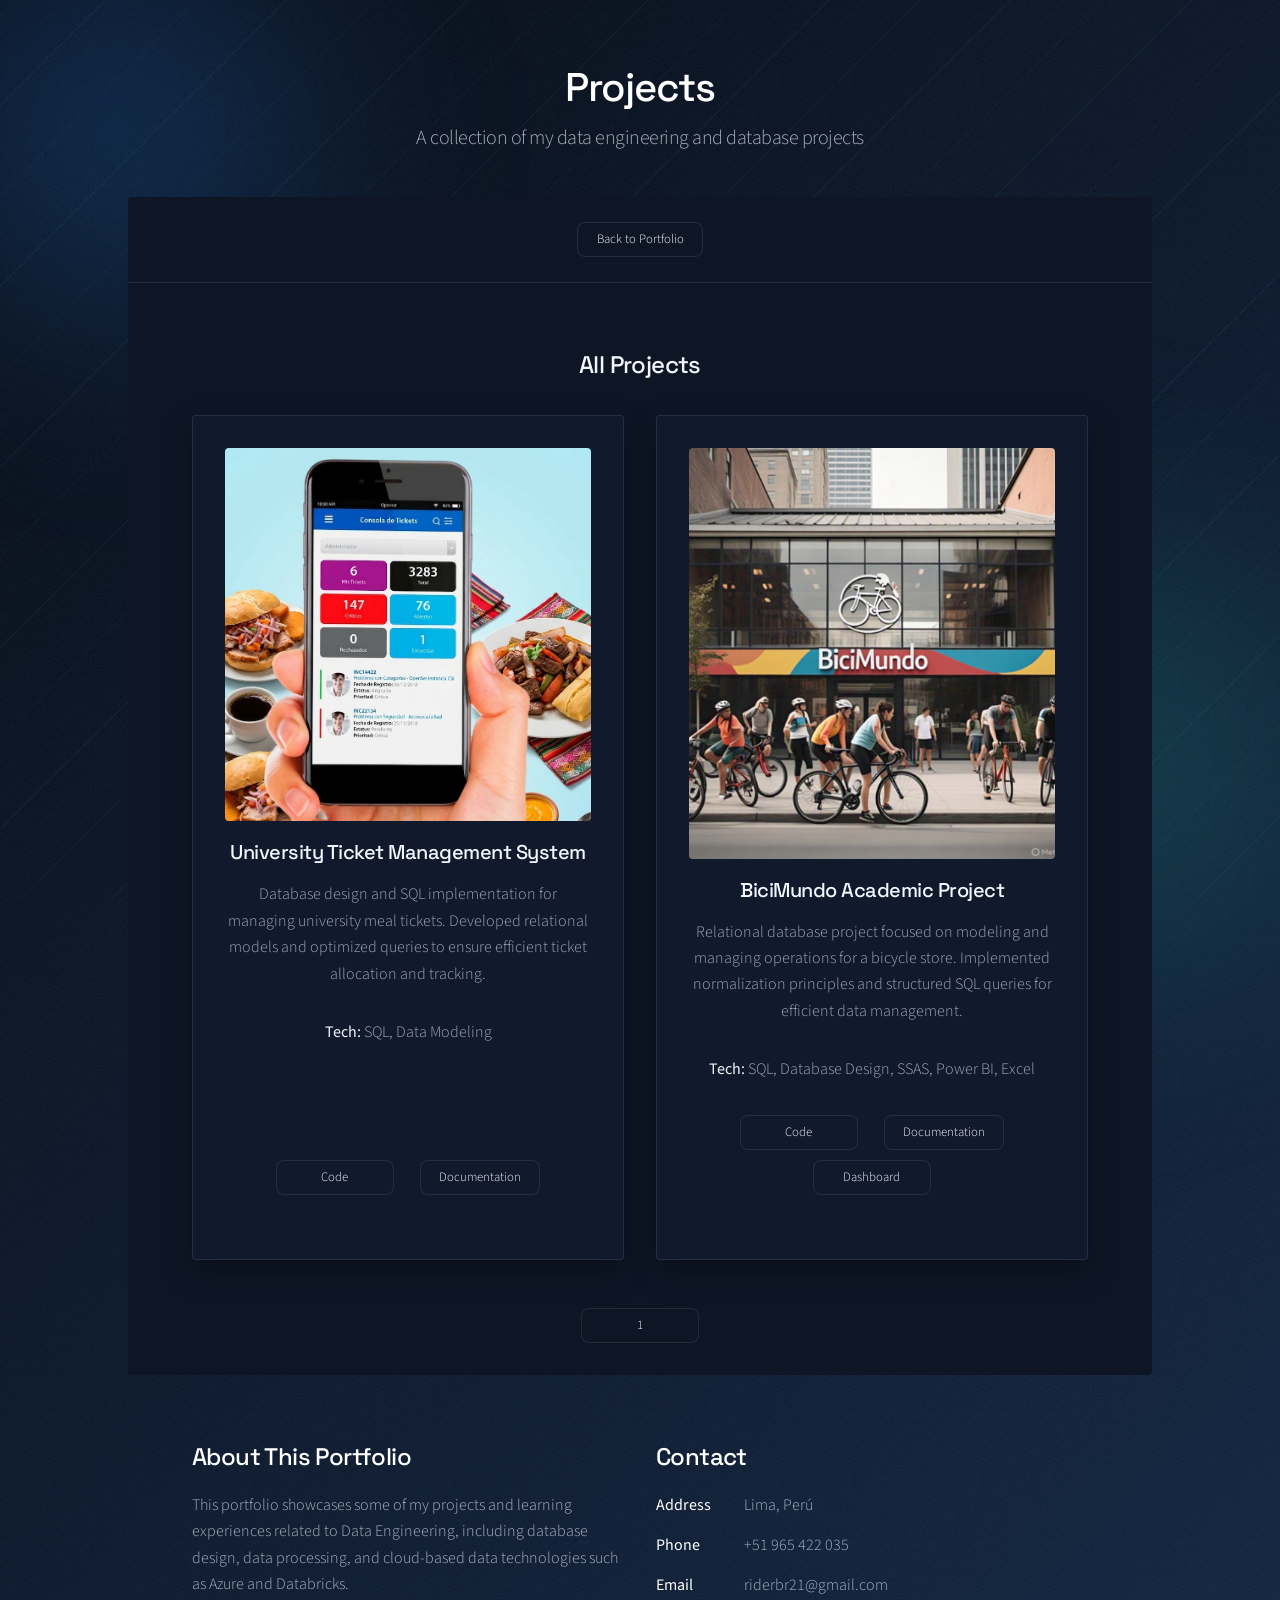
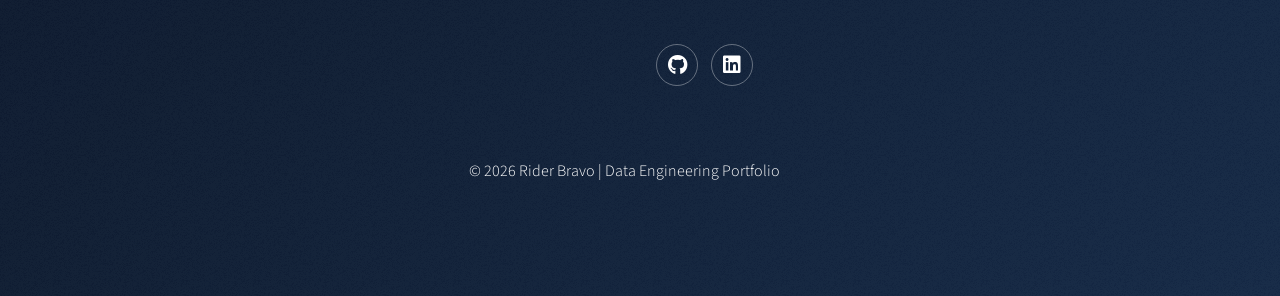
==== commit 2b390005: "Rediseño completo del portafolio" ====
--- a/generic.html
+++ b/generic.html
@@ -10,9 +10,12 @@
 		<meta name="viewport" content="width=device-width, initial-scale=1" />
 		<link rel="stylesheet" href="assets/css/main.css" />
 		<noscript><link rel="stylesheet" href="assets/css/noscript.css" /></noscript>
+		<script>if ('scrollRestoration' in history) history.scrollRestoration = 'manual';</script>
 	</head>
 
 	<body class="is-preload">
+
+		<div class="bg-flow" aria-hidden="true"></div>
 
 		<div id="wrapper">
 
@@ -22,10 +25,9 @@
 			</header>
 
 			<div id="main">
-				   <a href="index.html" class="button small back-button">← Back to Portfolio</a>
-			<div class="back-container">
- 
-	</div>				
+				<div class="back-container">
+					<a href="index.html" class="button small back-button">Back to Portfolio</a>
+				</div>
 
 				<section id="content" class="main">
 
@@ -41,7 +43,7 @@
 							<ul class="actions small">
 								<li><a href="https://github.com/DevDataRider/Projects_UNI/tree/master/SistemaTicketsOBU/code/" target="_blank" class="button small">Code</a></li>
             					<li><a href="https://github.com/DevDataRider/Projects_UNI/tree/master/SistemaTicketsOBU/documentation" target="_blank" class="button small">Documentation</a></li>
-								
+
 							</ul>
 						</div>
 
@@ -71,7 +73,7 @@
 
 				<section>
 					<h2>About This Portfolio</h2>
-					<p>This portfolio showcases some of my projects and learning experiences related to Data Engineering, including database design, data processing, and cloud-based technologies such as Azure and Databricks.</p>
+					<p>This portfolio showcases some of my projects and learning experiences related to Data Engineering, including database design, data processing, and cloud-based data technologies such as Azure and Databricks.</p>
 				</section>
 
 				<section>
@@ -116,6 +118,7 @@
 		<script src="assets/js/breakpoints.min.js"></script>
 		<script src="assets/js/util.js"></script>
 		<script src="assets/js/main.js"></script>
+		<script src="assets/js/cursor.js"></script>
 
 	</body>
-</html>+</html>
--- a/assets/css/main.css
+++ b/assets/css/main.css
@@ -1,16 +1,10 @@
-@import url(fontawesome-all.min.css);
-@import 'https://fonts.googleapis.com/css?family=Source+Sans+Pro:300,400';
-
+@import 'fontawesome-all.min.css';
+@import 'https://fonts.googleapis.com/css2?family=Source+Sans+Pro:wght@300;400&family=Space+Grotesk:wght@400;500;600&family=JetBrains+Mono:wght@400;500&display=swap';
 /*
 	Stellar by HTML5 UP
 	html5up.net | @ajlkn
 	Free for personal and commercial use under the CCA 3.0 license (html5up.net/license)
 */
-
-
-
-
-
 html, body, div, span, applet, object,
 iframe, h1, h2, h3, h4, h5, h6, p, blockquote,
 pre, a, abbr, acronym, address, big, cite,
@@ -22,4129 +16,3572 @@
 canvas, details, embed, figure, figcaption,
 footer, header, hgroup, menu, nav, output, ruby,
 section, summary, time, mark, audio, video {
-	margin: 0;
-	padding: 0;
-	border: 0;
-	font-size: 100%;
-	font: inherit;
-	vertical-align: baseline;
-	font-family:Cambria, Cochin, Georgia, Times, 'Times New Roman', serif;
+  margin: 0;
+  padding: 0;
+  border: 0;
+  font-size: 100%;
+  font: inherit;
+  vertical-align: baseline;
 }
 
 article, aside, details, figcaption, figure,
 footer, header, hgroup, menu, nav, section {
-	display: block;}
-
-
+  display: block;
+}
 
 body {
-	line-height: 1;
+  line-height: 1;
 }
 
 ol, ul {
-	list-style: none;
+  list-style: none;
 }
 
 blockquote, q {
-	quotes: none;
-}
-
-	blockquote:before, blockquote:after, q:before, q:after {
-		content: '';
-		content: none;
-	}
+  quotes: none;
+}
+blockquote:before, blockquote:after, q:before, q:after {
+  content: "";
+  content: none;
+}
 
 table {
-	border-collapse: collapse;
-	border-spacing: 0;
+  border-collapse: collapse;
+  border-spacing: 0;
 }
 
 body {
-	-webkit-text-size-adjust: none;
+  -webkit-text-size-adjust: none;
 }
 
 mark {
-	background-color: transparent;
-	color: inherit;
+  background-color: transparent;
+  color: inherit;
 }
 
 input::-moz-focus-inner {
-	border: 0;
-	padding: 0;
+  border: 0;
+  padding: 0;
 }
 
 input, select, textarea {
-	-moz-appearance: none;
-	-webkit-appearance: none;
-	-ms-appearance: none;
-	appearance: none;
-}
-
-
-
-/*color del body: #1e252d */
-
-
-
-
-.projects-grid{
-	display: grid;
-	grid-template-columns: repeat(2, 1fr);
-	gap: 2.5em;
-	margin-top: 2em;
-}
-
-.project-card{
-	display: flex;
-	flex-direction: column;
-	justify-content: space-between;
-	background: #ffffff;
-	padding: 2em;
-	border-radius: 3px;
-	text-align: center;
-	box-shadow: 0 5px 15px rgba(0,0,0,0.08);
-	transition: transform 0.3s ease;
-
-	display: flex;
-	flex-direction: column;
-	align-items: center; /* centra contenido horizontal */
-}
-
-.project-card:hover{
-	transform: translateY(-5px);
-	
-}
-
-
-/* IMAGEN (tu tamaño original) */
-
-.project-card img{
-	width: 259px;
-	height: 250px;
-	object-fit: cover;
-	border-radius: 3px;
-	margin-bottom: 1em;
-	display:block;
-	margin-left:auto;
-	margin-right:auto;
-}
-
-
-/* BOTONES */
-
- BOTONES */
-
-.project-card .actions{
-	margin-top: auto;
-	display: flex;
-	justify-content: center;
-	gap: 10px;
-	flex-wrap: wrap;
-	padding:0;
-}
-
-
-/* BOTONES MÁS COMPACTOS */
-
-.projects-grid {
+  -moz-appearance: none;
+  -webkit-appearance: none;
+  -ms-appearance: none;
+  appearance: none;
+}
+
+/* Basic */
+@-ms-viewport {
+  width: device-width;
+}
+body {
+  -ms-overflow-style: scrollbar;
+}
+
+@media screen and (max-width: 480px) {
+  html, body {
+    min-width: 320px;
+  }
+}
+html {
+  box-sizing: border-box;
+}
+
+*, *:before, *:after {
+  box-sizing: inherit;
+}
+
+body {
+  position: relative;
+  overflow-x: hidden;
+  background-color: #060b16;
+  background-image: url("images/overlay.png"), -moz-linear-gradient(135deg, #050a14 0%, #132743 100%);
+  background-image: url("images/overlay.png"), -webkit-linear-gradient(135deg, #050a14 0%, #132743 100%);
+  background-image: url("images/overlay.png"), -ms-linear-gradient(135deg, #050a14 0%, #132743 100%);
+  background-image: url("images/overlay.png"), linear-gradient(135deg, #050a14 0%, #132743 100%);
+}
+body:before, body:after {
+  content: "";
+  position: fixed;
+  z-index: -2;
+  border-radius: 100%;
+  pointer-events: none;
+  -moz-filter: blur(90px);
+  -webkit-filter: blur(90px);
+  -ms-filter: blur(90px);
+  filter: blur(90px);
+  -moz-animation: aura-drift 30s ease-in-out infinite alternate;
+  -webkit-animation: aura-drift 30s ease-in-out infinite alternate;
+  -ms-animation: aura-drift 30s ease-in-out infinite alternate;
+  animation: aura-drift 30s ease-in-out infinite alternate;
+}
+body:before {
+  top: -18%;
+  left: -14%;
+  width: 46vw;
+  height: 46vw;
+  background: radial-gradient(circle, rgba(46, 142, 255, 0.28) 0%, transparent 70%);
+}
+body:after {
+  bottom: -20%;
+  right: -12%;
+  width: 50vw;
+  height: 50vw;
+  background: radial-gradient(circle, rgba(34, 199, 181, 0.22) 0%, transparent 70%);
+  -moz-animation-duration: 36s;
+  -webkit-animation-duration: 36s;
+  -ms-animation-duration: 36s;
+  animation-duration: 36s;
+  -moz-animation-direction: alternate-reverse;
+  -webkit-animation-direction: alternate-reverse;
+  -ms-animation-direction: alternate-reverse;
+  animation-direction: alternate-reverse;
+}
+@-moz-keyframes aura-drift {
+  0% {
+    -moz-transform: translate(0, 0) scale(1);
+    -webkit-transform: translate(0, 0) scale(1);
+    -ms-transform: translate(0, 0) scale(1);
+    transform: translate(0, 0) scale(1);
+  }
+  100% {
+    -moz-transform: translate(6vw, 8vh) scale(1.18);
+    -webkit-transform: translate(6vw, 8vh) scale(1.18);
+    -ms-transform: translate(6vw, 8vh) scale(1.18);
+    transform: translate(6vw, 8vh) scale(1.18);
+  }
+}
+@-webkit-keyframes aura-drift {
+  0% {
+    -moz-transform: translate(0, 0) scale(1);
+    -webkit-transform: translate(0, 0) scale(1);
+    -ms-transform: translate(0, 0) scale(1);
+    transform: translate(0, 0) scale(1);
+  }
+  100% {
+    -moz-transform: translate(6vw, 8vh) scale(1.18);
+    -webkit-transform: translate(6vw, 8vh) scale(1.18);
+    -ms-transform: translate(6vw, 8vh) scale(1.18);
+    transform: translate(6vw, 8vh) scale(1.18);
+  }
+}
+@-ms-keyframes aura-drift {
+  0% {
+    -moz-transform: translate(0, 0) scale(1);
+    -webkit-transform: translate(0, 0) scale(1);
+    -ms-transform: translate(0, 0) scale(1);
+    transform: translate(0, 0) scale(1);
+  }
+  100% {
+    -moz-transform: translate(6vw, 8vh) scale(1.18);
+    -webkit-transform: translate(6vw, 8vh) scale(1.18);
+    -ms-transform: translate(6vw, 8vh) scale(1.18);
+    transform: translate(6vw, 8vh) scale(1.18);
+  }
+}
+@keyframes aura-drift {
+  0% {
+    -moz-transform: translate(0, 0) scale(1);
+    -webkit-transform: translate(0, 0) scale(1);
+    -ms-transform: translate(0, 0) scale(1);
+    transform: translate(0, 0) scale(1);
+  }
+  100% {
+    -moz-transform: translate(6vw, 8vh) scale(1.18);
+    -webkit-transform: translate(6vw, 8vh) scale(1.18);
+    -ms-transform: translate(6vw, 8vh) scale(1.18);
+    transform: translate(6vw, 8vh) scale(1.18);
+  }
+}
+body.is-preload *, body.is-preload *:before, body.is-preload *:after {
+  -moz-animation: none !important;
+  -webkit-animation: none !important;
+  -ms-animation: none !important;
+  animation: none !important;
+  -moz-transition: none !important;
+  -webkit-transition: none !important;
+  -ms-transition: none !important;
+  transition: none !important;
+}
+@media (prefers-reduced-motion: reduce) {
+  body:before, body:after {
+    -moz-animation: none !important;
+    -webkit-animation: none !important;
+    -ms-animation: none !important;
+    animation: none !important;
+  }
+}
+
+.bg-flow {
+  position: fixed;
+  top: 0;
+  left: 0;
+  z-index: -1;
+  width: 100%;
+  height: 100%;
+  pointer-events: none;
+  opacity: 0.05;
+  background-image: repeating-linear-gradient(-45deg, #5ad1c9 0, #5ad1c9 1px, transparent 1px, transparent 64px);
+  -moz-background-size: 200% 200%;
+  -webkit-background-size: 200% 200%;
+  -ms-background-size: 200% 200%;
+  background-size: 200% 200%;
+  -moz-animation: flow-shift 45s linear infinite;
+  -webkit-animation: flow-shift 45s linear infinite;
+  -ms-animation: flow-shift 45s linear infinite;
+  animation: flow-shift 45s linear infinite;
+}
+body.is-preload .bg-flow {
+  -moz-animation: none !important;
+  -webkit-animation: none !important;
+  -ms-animation: none !important;
+  animation: none !important;
+}
+@media (prefers-reduced-motion: reduce) {
+  .bg-flow {
+    -moz-animation: none !important;
+    -webkit-animation: none !important;
+    -ms-animation: none !important;
+    animation: none !important;
+  }
+}
+
+@-moz-keyframes flow-shift {
+  0% {
+    background-position: 0 0;
+  }
+  100% {
+    background-position: 220px 220px;
+  }
+}
+@-webkit-keyframes flow-shift {
+  0% {
+    background-position: 0 0;
+  }
+  100% {
+    background-position: 220px 220px;
+  }
+}
+@-ms-keyframes flow-shift {
+  0% {
+    background-position: 0 0;
+  }
+  100% {
+    background-position: 220px 220px;
+  }
+}
+@keyframes flow-shift {
+  0% {
+    background-position: 0 0;
+  }
+  100% {
+    background-position: 220px 220px;
+  }
+}
+/* Type */
+body {
+  background-color: #060b16;
+  color: rgba(224, 231, 245, 0.72);
+}
+
+body, input, select, textarea {
+  font-family: "Source Sans Pro", Helvetica, sans-serif;
+  font-size: 17pt;
+  font-weight: 300;
+  line-height: 1.65;
+}
+@media screen and (max-width: 1680px) {
+  body, input, select, textarea {
+    font-size: 14pt;
+  }
+}
+@media screen and (max-width: 1280px) {
+  body, input, select, textarea {
+    font-size: 12pt;
+  }
+}
+@media screen and (max-width: 360px) {
+  body, input, select, textarea {
+    font-size: 11pt;
+  }
+}
+
+a {
+  -moz-transition: color 0.2s ease, border-bottom 0.2s ease;
+  -webkit-transition: color 0.2s ease, border-bottom 0.2s ease;
+  -ms-transition: color 0.2s ease, border-bottom 0.2s ease;
+  transition: color 0.2s ease, border-bottom 0.2s ease;
+  text-decoration: none;
+  border-bottom: dotted 1px;
+  color: inherit;
+}
+a:hover {
+  border-bottom-color: transparent;
+}
+
+strong, b {
+  font-weight: 400;
+}
+
+em, i {
+  font-style: italic;
+}
+
+p {
+  margin: 0 0 2em 0;
+}
+p.content {
+  -moz-columns: 20em 2;
+  -webkit-columns: 20em 2;
+  -ms-columns: 20em 2;
+  columns: 20em 2;
+  -moz-column-gap: 2em;
+  -webkit-column-gap: 2em;
+  -ms-column-gap: 2em;
+  column-gap: 2em;
+  text-align: justify;
+}
+
+h1, h2, h3, h4, h5, h6 {
+  font-family: "Space Grotesk", Helvetica, sans-serif;
+  font-weight: 500;
+  line-height: 1.5;
+  margin: 0 0 0.7em 0;
+  letter-spacing: -0.025em;
+}
+h1 a, h2 a, h3 a, h4 a, h5 a, h6 a {
+  color: inherit;
+  text-decoration: none;
+}
+
+h1 {
+  font-size: 2.5em;
+  line-height: 1.2;
+}
+
+h2 {
+  font-size: 1.5em;
+}
+
+h3 {
+  font-size: 1.25em;
+}
+
+h4 {
+  font-size: 1.1em;
+}
+
+h5 {
+  font-size: 0.9em;
+}
+
+h6 {
+  font-size: 0.7em;
+}
+
+@media screen and (max-width: 736px) {
+  h1 {
+    font-size: 2em;
+  }
+}
+sub {
+  font-size: 0.8em;
+  position: relative;
+  top: 0.5em;
+}
+
+sup {
+  font-size: 0.8em;
+  position: relative;
+  top: -0.5em;
+}
+
+blockquote {
+  border-left: solid 4px;
+  font-style: italic;
+  margin: 0 0 2em 0;
+  padding: 0.5em 0 0.5em 2em;
+}
+
+code {
+  border-radius: 8px;
+  border: solid 1px;
+  font-family: "JetBrains Mono", "Courier New", monospace;
+  font-size: 0.9em;
+  margin: 0 0.25em;
+  padding: 0.25em 0.65em;
+}
+
+pre {
+  -webkit-overflow-scrolling: touch;
+  font-family: "JetBrains Mono", "Courier New", monospace;
+  font-size: 0.9em;
+  margin: 0 0 2em 0;
+}
+pre code {
+  display: block;
+  line-height: 1.75;
+  padding: 1em 1.5em;
+  overflow-x: auto;
+}
+
+hr {
+  border: 0;
+  border-bottom: solid 1px;
+  margin: 2em 0;
+}
+hr.major {
+  margin: 3em 0;
+}
+
+.align-left {
+  text-align: left;
+}
+
+.align-center {
+  text-align: center;
+}
+
+.align-right {
+  text-align: right;
+}
+
+input, select, textarea {
+  color: #ffffff;
+}
+
+a:hover {
+  color: #ffffff;
+}
+
+strong, b {
+  color: #ffffff;
+}
+
+h1, h2, h3, h4, h5, h6 {
+  color: #ffffff;
+}
+
+blockquote {
+  border-left-color: rgba(255, 255, 255, 0.35);
+}
+
+code {
+  background: rgba(255, 255, 255, 0.075);
+  border-color: rgba(255, 255, 255, 0.35);
+}
+
+hr {
+  border-bottom-color: rgba(255, 255, 255, 0.35);
+}
+
+/* Row */
+.row {
+  display: flex;
+  flex-wrap: wrap;
+  box-sizing: border-box;
+  align-items: stretch;
+}
+.row > * {
+  box-sizing: border-box;
+}
+.row.gtr-uniform > * > :last-child {
+  margin-bottom: 0;
+}
+.row.aln-left {
+  justify-content: flex-start;
+}
+.row.aln-center {
+  justify-content: center;
+}
+.row.aln-right {
+  justify-content: flex-end;
+}
+.row.aln-top {
+  align-items: flex-start;
+}
+.row.aln-middle {
+  align-items: center;
+}
+.row.aln-bottom {
+  align-items: flex-end;
+}
+.row > .imp {
+  order: -1;
+}
+.row > .col-1 {
+  width: 8.3333333333%;
+}
+.row > .off-1 {
+  margin-left: 8.3333333333%;
+}
+.row > .col-2 {
+  width: 16.6666666667%;
+}
+.row > .off-2 {
+  margin-left: 16.6666666667%;
+}
+.row > .col-3 {
+  width: 25%;
+}
+.row > .off-3 {
+  margin-left: 25%;
+}
+.row > .col-4 {
+  width: 33.3333333333%;
+}
+.row > .off-4 {
+  margin-left: 33.3333333333%;
+}
+.row > .col-5 {
+  width: 41.6666666667%;
+}
+.row > .off-5 {
+  margin-left: 41.6666666667%;
+}
+.row > .col-6 {
+  width: 50%;
+}
+.row > .off-6 {
+  margin-left: 50%;
+}
+.row > .col-7 {
+  width: 58.3333333333%;
+}
+.row > .off-7 {
+  margin-left: 58.3333333333%;
+}
+.row > .col-8 {
+  width: 66.6666666667%;
+}
+.row > .off-8 {
+  margin-left: 66.6666666667%;
+}
+.row > .col-9 {
+  width: 75%;
+}
+.row > .off-9 {
+  margin-left: 75%;
+}
+.row > .col-10 {
+  width: 83.3333333333%;
+}
+.row > .off-10 {
+  margin-left: 83.3333333333%;
+}
+.row > .col-11 {
+  width: 91.6666666667%;
+}
+.row > .off-11 {
+  margin-left: 91.6666666667%;
+}
+.row > .col-12 {
+  width: 100%;
+}
+.row > .off-12 {
+  margin-left: 100%;
+}
+.row.gtr-0 {
+  margin-top: 0;
+  margin-left: 0em;
+}
+.row.gtr-0 > * {
+  padding: 0 0 0 0em;
+}
+.row.gtr-0.gtr-uniform {
+  margin-top: 0em;
+}
+.row.gtr-0.gtr-uniform > * {
+  padding-top: 0em;
+}
+.row.gtr-25 {
+  margin-top: 0;
+  margin-left: -0.375em;
+}
+.row.gtr-25 > * {
+  padding: 0 0 0 0.375em;
+}
+.row.gtr-25.gtr-uniform {
+  margin-top: -0.375em;
+}
+.row.gtr-25.gtr-uniform > * {
+  padding-top: 0.375em;
+}
+.row.gtr-50 {
+  margin-top: 0;
+  margin-left: -0.75em;
+}
+.row.gtr-50 > * {
+  padding: 0 0 0 0.75em;
+}
+.row.gtr-50.gtr-uniform {
+  margin-top: -0.75em;
+}
+.row.gtr-50.gtr-uniform > * {
+  padding-top: 0.75em;
+}
+.row {
+  margin-top: 0;
+  margin-left: -1.5em;
+}
+.row > * {
+  padding: 0 0 0 1.5em;
+}
+.row.gtr-uniform {
+  margin-top: -1.5em;
+}
+.row.gtr-uniform > * {
+  padding-top: 1.5em;
+}
+.row.gtr-150 {
+  margin-top: 0;
+  margin-left: -2.25em;
+}
+.row.gtr-150 > * {
+  padding: 0 0 0 2.25em;
+}
+.row.gtr-150.gtr-uniform {
+  margin-top: -2.25em;
+}
+.row.gtr-150.gtr-uniform > * {
+  padding-top: 2.25em;
+}
+.row.gtr-200 {
+  margin-top: 0;
+  margin-left: -3em;
+}
+.row.gtr-200 > * {
+  padding: 0 0 0 3em;
+}
+.row.gtr-200.gtr-uniform {
+  margin-top: -3em;
+}
+.row.gtr-200.gtr-uniform > * {
+  padding-top: 3em;
+}
+@media screen and (max-width: 1680px) {
+  .row {
     display: flex;
     flex-wrap: wrap;
-	
-    gap: 2em;
-}
-
-.actions.small .button{
-	padding: 0.35em 0.9em;
-	font-size: 1em;
-	line-height: 1.2;
-	border-radius: 10px;
-	height: auto;
-	transition: all 0.25s ease;
-
-}
-
-/* =========================
-   GRID DE PROYECTOS
-========================= */
-
-.projects-grid {
+    box-sizing: border-box;
+    align-items: stretch;
+  }
+  .row > * {
+    box-sizing: border-box;
+  }
+  .row.gtr-uniform > * > :last-child {
+    margin-bottom: 0;
+  }
+  .row.aln-left {
+    justify-content: flex-start;
+  }
+  .row.aln-center {
+    justify-content: center;
+  }
+  .row.aln-right {
+    justify-content: flex-end;
+  }
+  .row.aln-top {
+    align-items: flex-start;
+  }
+  .row.aln-middle {
+    align-items: center;
+  }
+  .row.aln-bottom {
+    align-items: flex-end;
+  }
+  .row > .imp-xlarge {
+    order: -1;
+  }
+  .row > .col-1-xlarge {
+    width: 8.3333333333%;
+  }
+  .row > .off-1-xlarge {
+    margin-left: 8.3333333333%;
+  }
+  .row > .col-2-xlarge {
+    width: 16.6666666667%;
+  }
+  .row > .off-2-xlarge {
+    margin-left: 16.6666666667%;
+  }
+  .row > .col-3-xlarge {
+    width: 25%;
+  }
+  .row > .off-3-xlarge {
+    margin-left: 25%;
+  }
+  .row > .col-4-xlarge {
+    width: 33.3333333333%;
+  }
+  .row > .off-4-xlarge {
+    margin-left: 33.3333333333%;
+  }
+  .row > .col-5-xlarge {
+    width: 41.6666666667%;
+  }
+  .row > .off-5-xlarge {
+    margin-left: 41.6666666667%;
+  }
+  .row > .col-6-xlarge {
+    width: 50%;
+  }
+  .row > .off-6-xlarge {
+    margin-left: 50%;
+  }
+  .row > .col-7-xlarge {
+    width: 58.3333333333%;
+  }
+  .row > .off-7-xlarge {
+    margin-left: 58.3333333333%;
+  }
+  .row > .col-8-xlarge {
+    width: 66.6666666667%;
+  }
+  .row > .off-8-xlarge {
+    margin-left: 66.6666666667%;
+  }
+  .row > .col-9-xlarge {
+    width: 75%;
+  }
+  .row > .off-9-xlarge {
+    margin-left: 75%;
+  }
+  .row > .col-10-xlarge {
+    width: 83.3333333333%;
+  }
+  .row > .off-10-xlarge {
+    margin-left: 83.3333333333%;
+  }
+  .row > .col-11-xlarge {
+    width: 91.6666666667%;
+  }
+  .row > .off-11-xlarge {
+    margin-left: 91.6666666667%;
+  }
+  .row > .col-12-xlarge {
+    width: 100%;
+  }
+  .row > .off-12-xlarge {
+    margin-left: 100%;
+  }
+  .row.gtr-0 {
+    margin-top: 0;
+    margin-left: 0em;
+  }
+  .row.gtr-0 > * {
+    padding: 0 0 0 0em;
+  }
+  .row.gtr-0.gtr-uniform {
+    margin-top: 0em;
+  }
+  .row.gtr-0.gtr-uniform > * {
+    padding-top: 0em;
+  }
+  .row.gtr-25 {
+    margin-top: 0;
+    margin-left: -0.375em;
+  }
+  .row.gtr-25 > * {
+    padding: 0 0 0 0.375em;
+  }
+  .row.gtr-25.gtr-uniform {
+    margin-top: -0.375em;
+  }
+  .row.gtr-25.gtr-uniform > * {
+    padding-top: 0.375em;
+  }
+  .row.gtr-50 {
+    margin-top: 0;
+    margin-left: -0.75em;
+  }
+  .row.gtr-50 > * {
+    padding: 0 0 0 0.75em;
+  }
+  .row.gtr-50.gtr-uniform {
+    margin-top: -0.75em;
+  }
+  .row.gtr-50.gtr-uniform > * {
+    padding-top: 0.75em;
+  }
+  .row {
+    margin-top: 0;
+    margin-left: -1.5em;
+  }
+  .row > * {
+    padding: 0 0 0 1.5em;
+  }
+  .row.gtr-uniform {
+    margin-top: -1.5em;
+  }
+  .row.gtr-uniform > * {
+    padding-top: 1.5em;
+  }
+  .row.gtr-150 {
+    margin-top: 0;
+    margin-left: -2.25em;
+  }
+  .row.gtr-150 > * {
+    padding: 0 0 0 2.25em;
+  }
+  .row.gtr-150.gtr-uniform {
+    margin-top: -2.25em;
+  }
+  .row.gtr-150.gtr-uniform > * {
+    padding-top: 2.25em;
+  }
+  .row.gtr-200 {
+    margin-top: 0;
+    margin-left: -3em;
+  }
+  .row.gtr-200 > * {
+    padding: 0 0 0 3em;
+  }
+  .row.gtr-200.gtr-uniform {
+    margin-top: -3em;
+  }
+  .row.gtr-200.gtr-uniform > * {
+    padding-top: 3em;
+  }
+}
+@media screen and (max-width: 1280px) {
+  .row {
     display: flex;
     flex-wrap: wrap;
-    gap: 2em;
-    justify-content: center; /* centra las cards */
-}
-
-/* =========================
-   CARDS
-========================= */
+    box-sizing: border-box;
+    align-items: stretch;
+  }
+  .row > * {
+    box-sizing: border-box;
+  }
+  .row.gtr-uniform > * > :last-child {
+    margin-bottom: 0;
+  }
+  .row.aln-left {
+    justify-content: flex-start;
+  }
+  .row.aln-center {
+    justify-content: center;
+  }
+  .row.aln-right {
+    justify-content: flex-end;
+  }
+  .row.aln-top {
+    align-items: flex-start;
+  }
+  .row.aln-middle {
+    align-items: center;
+  }
+  .row.aln-bottom {
+    align-items: flex-end;
+  }
+  .row > .imp-large {
+    order: -1;
+  }
+  .row > .col-1-large {
+    width: 8.3333333333%;
+  }
+  .row > .off-1-large {
+    margin-left: 8.3333333333%;
+  }
+  .row > .col-2-large {
+    width: 16.6666666667%;
+  }
+  .row > .off-2-large {
+    margin-left: 16.6666666667%;
+  }
+  .row > .col-3-large {
+    width: 25%;
+  }
+  .row > .off-3-large {
+    margin-left: 25%;
+  }
+  .row > .col-4-large {
+    width: 33.3333333333%;
+  }
+  .row > .off-4-large {
+    margin-left: 33.3333333333%;
+  }
+  .row > .col-5-large {
+    width: 41.6666666667%;
+  }
+  .row > .off-5-large {
+    margin-left: 41.6666666667%;
+  }
+  .row > .col-6-large {
+    width: 50%;
+  }
+  .row > .off-6-large {
+    margin-left: 50%;
+  }
+  .row > .col-7-large {
+    width: 58.3333333333%;
+  }
+  .row > .off-7-large {
+    margin-left: 58.3333333333%;
+  }
+  .row > .col-8-large {
+    width: 66.6666666667%;
+  }
+  .row > .off-8-large {
+    margin-left: 66.6666666667%;
+  }
+  .row > .col-9-large {
+    width: 75%;
+  }
+  .row > .off-9-large {
+    margin-left: 75%;
+  }
+  .row > .col-10-large {
+    width: 83.3333333333%;
+  }
+  .row > .off-10-large {
+    margin-left: 83.3333333333%;
+  }
+  .row > .col-11-large {
+    width: 91.6666666667%;
+  }
+  .row > .off-11-large {
+    margin-left: 91.6666666667%;
+  }
+  .row > .col-12-large {
+    width: 100%;
+  }
+  .row > .off-12-large {
+    margin-left: 100%;
+  }
+  .row.gtr-0 {
+    margin-top: 0;
+    margin-left: 0em;
+  }
+  .row.gtr-0 > * {
+    padding: 0 0 0 0em;
+  }
+  .row.gtr-0.gtr-uniform {
+    margin-top: 0em;
+  }
+  .row.gtr-0.gtr-uniform > * {
+    padding-top: 0em;
+  }
+  .row.gtr-25 {
+    margin-top: 0;
+    margin-left: -0.375em;
+  }
+  .row.gtr-25 > * {
+    padding: 0 0 0 0.375em;
+  }
+  .row.gtr-25.gtr-uniform {
+    margin-top: -0.375em;
+  }
+  .row.gtr-25.gtr-uniform > * {
+    padding-top: 0.375em;
+  }
+  .row.gtr-50 {
+    margin-top: 0;
+    margin-left: -0.75em;
+  }
+  .row.gtr-50 > * {
+    padding: 0 0 0 0.75em;
+  }
+  .row.gtr-50.gtr-uniform {
+    margin-top: -0.75em;
+  }
+  .row.gtr-50.gtr-uniform > * {
+    padding-top: 0.75em;
+  }
+  .row {
+    margin-top: 0;
+    margin-left: -1.5em;
+  }
+  .row > * {
+    padding: 0 0 0 1.5em;
+  }
+  .row.gtr-uniform {
+    margin-top: -1.5em;
+  }
+  .row.gtr-uniform > * {
+    padding-top: 1.5em;
+  }
+  .row.gtr-150 {
+    margin-top: 0;
+    margin-left: -2.25em;
+  }
+  .row.gtr-150 > * {
+    padding: 0 0 0 2.25em;
+  }
+  .row.gtr-150.gtr-uniform {
+    margin-top: -2.25em;
+  }
+  .row.gtr-150.gtr-uniform > * {
+    padding-top: 2.25em;
+  }
+  .row.gtr-200 {
+    margin-top: 0;
+    margin-left: -3em;
+  }
+  .row.gtr-200 > * {
+    padding: 0 0 0 3em;
+  }
+  .row.gtr-200.gtr-uniform {
+    margin-top: -3em;
+  }
+  .row.gtr-200.gtr-uniform > * {
+    padding-top: 3em;
+  }
+}
+@media screen and (max-width: 980px) {
+  .row {
+    display: flex;
+    flex-wrap: wrap;
+    box-sizing: border-box;
+    align-items: stretch;
+  }
+  .row > * {
+    box-sizing: border-box;
+  }
+  .row.gtr-uniform > * > :last-child {
+    margin-bottom: 0;
+  }
+  .row.aln-left {
+    justify-content: flex-start;
+  }
+  .row.aln-center {
+    justify-content: center;
+  }
+  .row.aln-right {
+    justify-content: flex-end;
+  }
+  .row.aln-top {
+    align-items: flex-start;
+  }
+  .row.aln-middle {
+    align-items: center;
+  }
+  .row.aln-bottom {
+    align-items: flex-end;
+  }
+  .row > .imp-medium {
+    order: -1;
+  }
+  .row > .col-1-medium {
+    width: 8.3333333333%;
+  }
+  .row > .off-1-medium {
+    margin-left: 8.3333333333%;
+  }
+  .row > .col-2-medium {
+    width: 16.6666666667%;
+  }
+  .row > .off-2-medium {
+    margin-left: 16.6666666667%;
+  }
+  .row > .col-3-medium {
+    width: 25%;
+  }
+  .row > .off-3-medium {
+    margin-left: 25%;
+  }
+  .row > .col-4-medium {
+    width: 33.3333333333%;
+  }
+  .row > .off-4-medium {
+    margin-left: 33.3333333333%;
+  }
+  .row > .col-5-medium {
+    width: 41.6666666667%;
+  }
+  .row > .off-5-medium {
+    margin-left: 41.6666666667%;
+  }
+  .row > .col-6-medium {
+    width: 50%;
+  }
+  .row > .off-6-medium {
+    margin-left: 50%;
+  }
+  .row > .col-7-medium {
+    width: 58.3333333333%;
+  }
+  .row > .off-7-medium {
+    margin-left: 58.3333333333%;
+  }
+  .row > .col-8-medium {
+    width: 66.6666666667%;
+  }
+  .row > .off-8-medium {
+    margin-left: 66.6666666667%;
+  }
+  .row > .col-9-medium {
+    width: 75%;
+  }
+  .row > .off-9-medium {
+    margin-left: 75%;
+  }
+  .row > .col-10-medium {
+    width: 83.3333333333%;
+  }
+  .row > .off-10-medium {
+    margin-left: 83.3333333333%;
+  }
+  .row > .col-11-medium {
+    width: 91.6666666667%;
+  }
+  .row > .off-11-medium {
+    margin-left: 91.6666666667%;
+  }
+  .row > .col-12-medium {
+    width: 100%;
+  }
+  .row > .off-12-medium {
+    margin-left: 100%;
+  }
+  .row.gtr-0 {
+    margin-top: 0;
+    margin-left: 0em;
+  }
+  .row.gtr-0 > * {
+    padding: 0 0 0 0em;
+  }
+  .row.gtr-0.gtr-uniform {
+    margin-top: 0em;
+  }
+  .row.gtr-0.gtr-uniform > * {
+    padding-top: 0em;
+  }
+  .row.gtr-25 {
+    margin-top: 0;
+    margin-left: -0.375em;
+  }
+  .row.gtr-25 > * {
+    padding: 0 0 0 0.375em;
+  }
+  .row.gtr-25.gtr-uniform {
+    margin-top: -0.375em;
+  }
+  .row.gtr-25.gtr-uniform > * {
+    padding-top: 0.375em;
+  }
+  .row.gtr-50 {
+    margin-top: 0;
+    margin-left: -0.75em;
+  }
+  .row.gtr-50 > * {
+    padding: 0 0 0 0.75em;
+  }
+  .row.gtr-50.gtr-uniform {
+    margin-top: -0.75em;
+  }
+  .row.gtr-50.gtr-uniform > * {
+    padding-top: 0.75em;
+  }
+  .row {
+    margin-top: 0;
+    margin-left: -1.5em;
+  }
+  .row > * {
+    padding: 0 0 0 1.5em;
+  }
+  .row.gtr-uniform {
+    margin-top: -1.5em;
+  }
+  .row.gtr-uniform > * {
+    padding-top: 1.5em;
+  }
+  .row.gtr-150 {
+    margin-top: 0;
+    margin-left: -2.25em;
+  }
+  .row.gtr-150 > * {
+    padding: 0 0 0 2.25em;
+  }
+  .row.gtr-150.gtr-uniform {
+    margin-top: -2.25em;
+  }
+  .row.gtr-150.gtr-uniform > * {
+    padding-top: 2.25em;
+  }
+  .row.gtr-200 {
+    margin-top: 0;
+    margin-left: -3em;
+  }
+  .row.gtr-200 > * {
+    padding: 0 0 0 3em;
+  }
+  .row.gtr-200.gtr-uniform {
+    margin-top: -3em;
+  }
+  .row.gtr-200.gtr-uniform > * {
+    padding-top: 3em;
+  }
+}
+@media screen and (max-width: 736px) {
+  .row {
+    display: flex;
+    flex-wrap: wrap;
+    box-sizing: border-box;
+    align-items: stretch;
+  }
+  .row > * {
+    box-sizing: border-box;
+  }
+  .row.gtr-uniform > * > :last-child {
+    margin-bottom: 0;
+  }
+  .row.aln-left {
+    justify-content: flex-start;
+  }
+  .row.aln-center {
+    justify-content: center;
+  }
+  .row.aln-right {
+    justify-content: flex-end;
+  }
+  .row.aln-top {
+    align-items: flex-start;
+  }
+  .row.aln-middle {
+    align-items: center;
+  }
+  .row.aln-bottom {
+    align-items: flex-end;
+  }
+  .row > .imp-small {
+    order: -1;
+  }
+  .row > .col-1-small {
+    width: 8.3333333333%;
+  }
+  .row > .off-1-small {
+    margin-left: 8.3333333333%;
+  }
+  .row > .col-2-small {
+    width: 16.6666666667%;
+  }
+  .row > .off-2-small {
+    margin-left: 16.6666666667%;
+  }
+  .row > .col-3-small {
+    width: 25%;
+  }
+  .row > .off-3-small {
+    margin-left: 25%;
+  }
+  .row > .col-4-small {
+    width: 33.3333333333%;
+  }
+  .row > .off-4-small {
+    margin-left: 33.3333333333%;
+  }
+  .row > .col-5-small {
+    width: 41.6666666667%;
+  }
+  .row > .off-5-small {
+    margin-left: 41.6666666667%;
+  }
+  .row > .col-6-small {
+    width: 50%;
+  }
+  .row > .off-6-small {
+    margin-left: 50%;
+  }
+  .row > .col-7-small {
+    width: 58.3333333333%;
+  }
+  .row > .off-7-small {
+    margin-left: 58.3333333333%;
+  }
+  .row > .col-8-small {
+    width: 66.6666666667%;
+  }
+  .row > .off-8-small {
+    margin-left: 66.6666666667%;
+  }
+  .row > .col-9-small {
+    width: 75%;
+  }
+  .row > .off-9-small {
+    margin-left: 75%;
+  }
+  .row > .col-10-small {
+    width: 83.3333333333%;
+  }
+  .row > .off-10-small {
+    margin-left: 83.3333333333%;
+  }
+  .row > .col-11-small {
+    width: 91.6666666667%;
+  }
+  .row > .off-11-small {
+    margin-left: 91.6666666667%;
+  }
+  .row > .col-12-small {
+    width: 100%;
+  }
+  .row > .off-12-small {
+    margin-left: 100%;
+  }
+  .row.gtr-0 {
+    margin-top: 0;
+    margin-left: 0em;
+  }
+  .row.gtr-0 > * {
+    padding: 0 0 0 0em;
+  }
+  .row.gtr-0.gtr-uniform {
+    margin-top: 0em;
+  }
+  .row.gtr-0.gtr-uniform > * {
+    padding-top: 0em;
+  }
+  .row.gtr-25 {
+    margin-top: 0;
+    margin-left: -0.25em;
+  }
+  .row.gtr-25 > * {
+    padding: 0 0 0 0.25em;
+  }
+  .row.gtr-25.gtr-uniform {
+    margin-top: -0.25em;
+  }
+  .row.gtr-25.gtr-uniform > * {
+    padding-top: 0.25em;
+  }
+  .row.gtr-50 {
+    margin-top: 0;
+    margin-left: -0.5em;
+  }
+  .row.gtr-50 > * {
+    padding: 0 0 0 0.5em;
+  }
+  .row.gtr-50.gtr-uniform {
+    margin-top: -0.5em;
+  }
+  .row.gtr-50.gtr-uniform > * {
+    padding-top: 0.5em;
+  }
+  .row {
+    margin-top: 0;
+    margin-left: -1em;
+  }
+  .row > * {
+    padding: 0 0 0 1em;
+  }
+  .row.gtr-uniform {
+    margin-top: -1em;
+  }
+  .row.gtr-uniform > * {
+    padding-top: 1em;
+  }
+  .row.gtr-150 {
+    margin-top: 0;
+    margin-left: -1.5em;
+  }
+  .row.gtr-150 > * {
+    padding: 0 0 0 1.5em;
+  }
+  .row.gtr-150.gtr-uniform {
+    margin-top: -1.5em;
+  }
+  .row.gtr-150.gtr-uniform > * {
+    padding-top: 1.5em;
+  }
+  .row.gtr-200 {
+    margin-top: 0;
+    margin-left: -2em;
+  }
+  .row.gtr-200 > * {
+    padding: 0 0 0 2em;
+  }
+  .row.gtr-200.gtr-uniform {
+    margin-top: -2em;
+  }
+  .row.gtr-200.gtr-uniform > * {
+    padding-top: 2em;
+  }
+}
+@media screen and (max-width: 480px) {
+  .row {
+    display: flex;
+    flex-wrap: wrap;
+    box-sizing: border-box;
+    align-items: stretch;
+  }
+  .row > * {
+    box-sizing: border-box;
+  }
+  .row.gtr-uniform > * > :last-child {
+    margin-bottom: 0;
+  }
+  .row.aln-left {
+    justify-content: flex-start;
+  }
+  .row.aln-center {
+    justify-content: center;
+  }
+  .row.aln-right {
+    justify-content: flex-end;
+  }
+  .row.aln-top {
+    align-items: flex-start;
+  }
+  .row.aln-middle {
+    align-items: center;
+  }
+  .row.aln-bottom {
+    align-items: flex-end;
+  }
+  .row > .imp-xsmall {
+    order: -1;
+  }
+  .row > .col-1-xsmall {
+    width: 8.3333333333%;
+  }
+  .row > .off-1-xsmall {
+    margin-left: 8.3333333333%;
+  }
+  .row > .col-2-xsmall {
+    width: 16.6666666667%;
+  }
+  .row > .off-2-xsmall {
+    margin-left: 16.6666666667%;
+  }
+  .row > .col-3-xsmall {
+    width: 25%;
+  }
+  .row > .off-3-xsmall {
+    margin-left: 25%;
+  }
+  .row > .col-4-xsmall {
+    width: 33.3333333333%;
+  }
+  .row > .off-4-xsmall {
+    margin-left: 33.3333333333%;
+  }
+  .row > .col-5-xsmall {
+    width: 41.6666666667%;
+  }
+  .row > .off-5-xsmall {
+    margin-left: 41.6666666667%;
+  }
+  .row > .col-6-xsmall {
+    width: 50%;
+  }
+  .row > .off-6-xsmall {
+    margin-left: 50%;
+  }
+  .row > .col-7-xsmall {
+    width: 58.3333333333%;
+  }
+  .row > .off-7-xsmall {
+    margin-left: 58.3333333333%;
+  }
+  .row > .col-8-xsmall {
+    width: 66.6666666667%;
+  }
+  .row > .off-8-xsmall {
+    margin-left: 66.6666666667%;
+  }
+  .row > .col-9-xsmall {
+    width: 75%;
+  }
+  .row > .off-9-xsmall {
+    margin-left: 75%;
+  }
+  .row > .col-10-xsmall {
+    width: 83.3333333333%;
+  }
+  .row > .off-10-xsmall {
+    margin-left: 83.3333333333%;
+  }
+  .row > .col-11-xsmall {
+    width: 91.6666666667%;
+  }
+  .row > .off-11-xsmall {
+    margin-left: 91.6666666667%;
+  }
+  .row > .col-12-xsmall {
+    width: 100%;
+  }
+  .row > .off-12-xsmall {
+    margin-left: 100%;
+  }
+  .row.gtr-0 {
+    margin-top: 0;
+    margin-left: 0em;
+  }
+  .row.gtr-0 > * {
+    padding: 0 0 0 0em;
+  }
+  .row.gtr-0.gtr-uniform {
+    margin-top: 0em;
+  }
+  .row.gtr-0.gtr-uniform > * {
+    padding-top: 0em;
+  }
+  .row.gtr-25 {
+    margin-top: 0;
+    margin-left: -0.3125em;
+  }
+  .row.gtr-25 > * {
+    padding: 0 0 0 0.3125em;
+  }
+  .row.gtr-25.gtr-uniform {
+    margin-top: -0.3125em;
+  }
+  .row.gtr-25.gtr-uniform > * {
+    padding-top: 0.3125em;
+  }
+  .row.gtr-50 {
+    margin-top: 0;
+    margin-left: -0.625em;
+  }
+  .row.gtr-50 > * {
+    padding: 0 0 0 0.625em;
+  }
+  .row.gtr-50.gtr-uniform {
+    margin-top: -0.625em;
+  }
+  .row.gtr-50.gtr-uniform > * {
+    padding-top: 0.625em;
+  }
+  .row {
+    margin-top: 0;
+    margin-left: -1.25em;
+  }
+  .row > * {
+    padding: 0 0 0 1.25em;
+  }
+  .row.gtr-uniform {
+    margin-top: -1.25em;
+  }
+  .row.gtr-uniform > * {
+    padding-top: 1.25em;
+  }
+  .row.gtr-150 {
+    margin-top: 0;
+    margin-left: -1.875em;
+  }
+  .row.gtr-150 > * {
+    padding: 0 0 0 1.875em;
+  }
+  .row.gtr-150.gtr-uniform {
+    margin-top: -1.875em;
+  }
+  .row.gtr-150.gtr-uniform > * {
+    padding-top: 1.875em;
+  }
+  .row.gtr-200 {
+    margin-top: 0;
+    margin-left: -2.5em;
+  }
+  .row.gtr-200 > * {
+    padding: 0 0 0 2.5em;
+  }
+  .row.gtr-200.gtr-uniform {
+    margin-top: -2.5em;
+  }
+  .row.gtr-200.gtr-uniform > * {
+    padding-top: 2.5em;
+  }
+}
+
+/* Box */
+.box {
+  border-radius: 8px;
+  border: solid;
+  margin-bottom: 2em;
+  padding: 1.5em;
+}
+.box > :last-child,
+.box > :last-child > :last-child,
+.box > :last-child > :last-child > :last-child {
+  margin-bottom: 0;
+}
+.box.alt {
+  border: 0;
+  border-radius: 0;
+  padding: 0;
+}
+
+.box {
+  border-color: rgba(255, 255, 255, 0.35);
+}
+
+/* Button */
+input[type=submit],
+input[type=reset],
+input[type=button],
+button,
+.button {
+  -moz-appearance: none;
+  -webkit-appearance: none;
+  -ms-appearance: none;
+  appearance: none;
+  -moz-transition: background-color 0.2s ease-in-out, color 0.2s ease-in-out;
+  -webkit-transition: background-color 0.2s ease-in-out, color 0.2s ease-in-out;
+  -ms-transition: background-color 0.2s ease-in-out, color 0.2s ease-in-out;
+  transition: background-color 0.2s ease-in-out, color 0.2s ease-in-out;
+  border-radius: 8px;
+  border: 0;
+  cursor: pointer;
+  display: inline-block;
+  font-weight: 300;
+  height: 2.75em;
+  line-height: 2.75em;
+  min-width: 9.25em;
+  padding: 0 1.5em;
+  text-align: center;
+  text-decoration: none;
+  white-space: nowrap;
+}
+input[type=submit].icon,
+input[type=reset].icon,
+input[type=button].icon,
+button.icon,
+.button.icon {
+  padding-left: 1.35em;
+}
+input[type=submit].icon:before,
+input[type=reset].icon:before,
+input[type=button].icon:before,
+button.icon:before,
+.button.icon:before {
+  margin-right: 0.5em;
+}
+input[type=submit].fit,
+input[type=reset].fit,
+input[type=button].fit,
+button.fit,
+.button.fit {
+  width: 100%;
+}
+input[type=submit].small,
+input[type=reset].small,
+input[type=button].small,
+button.small,
+.button.small {
+  font-size: 0.8em;
+}
+input[type=submit].large,
+input[type=reset].large,
+input[type=button].large,
+button.large,
+.button.large {
+  font-size: 1.35em;
+}
+input[type=submit].disabled, input[type=submit]:disabled,
+input[type=reset].disabled,
+input[type=reset]:disabled,
+input[type=button].disabled,
+input[type=button]:disabled,
+button.disabled,
+button:disabled,
+.button.disabled,
+.button:disabled {
+  pointer-events: none;
+  opacity: 0.25;
+}
+@media screen and (max-width: 736px) {
+  input[type=submit],
+  input[type=reset],
+  input[type=button],
+  button,
+  .button {
+    min-width: 0;
+  }
+}
+
+input[type=submit],
+input[type=reset],
+input[type=button],
+button,
+.button {
+  background-color: transparent;
+  box-shadow: inset 0 0 0 1px rgba(255, 255, 255, 0.35);
+  color: #ffffff !important;
+}
+input[type=submit]:hover,
+input[type=reset]:hover,
+input[type=button]:hover,
+button:hover,
+.button:hover {
+  background-color: rgba(255, 255, 255, 0.075);
+}
+input[type=submit]:active,
+input[type=reset]:active,
+input[type=button]:active,
+button:active,
+.button:active {
+  background-color: rgba(255, 255, 255, 0.2);
+}
+input[type=submit].icon:before,
+input[type=reset].icon:before,
+input[type=button].icon:before,
+button.icon:before,
+.button.icon:before {
+  color: rgba(224, 231, 245, 0.5);
+}
+input[type=submit].primary,
+input[type=reset].primary,
+input[type=button].primary,
+button.primary,
+.button.primary {
+  background-color: #2e8eff;
+  color: #0e1626 !important;
+  box-shadow: none;
+}
+input[type=submit].primary:hover,
+input[type=reset].primary:hover,
+input[type=button].primary:hover,
+button.primary:hover,
+.button.primary:hover {
+  background-color: rgb(61.3, 150.2722488038, 255);
+}
+input[type=submit].primary:active,
+input[type=reset].primary:active,
+input[type=button].primary:active,
+button.primary:active,
+.button.primary:active {
+  background-color: rgb(30.7, 133.7277511962, 255);
+}
+input[type=submit].primary.icon:before,
+input[type=reset].primary.icon:before,
+input[type=button].primary.icon:before,
+button.primary.icon:before,
+.button.primary.icon:before {
+  color: #0e1626 !important;
+}
+
+/* Form */
+form {
+  margin: 0 0 2em 0;
+}
+
+label {
+  display: block;
+  font-size: 0.9em;
+  font-weight: 400;
+  margin: 0 0 1em 0;
+}
+
+input[type=text],
+input[type=password],
+input[type=email],
+select,
+textarea {
+  -moz-appearance: none;
+  -webkit-appearance: none;
+  -ms-appearance: none;
+  appearance: none;
+  border-radius: 8px;
+  border: solid 1px;
+  color: inherit;
+  display: block;
+  outline: 0;
+  padding: 0 1em;
+  text-decoration: none;
+  width: 100%;
+}
+input[type=text]:invalid,
+input[type=password]:invalid,
+input[type=email]:invalid,
+select:invalid,
+textarea:invalid {
+  box-shadow: none;
+}
+
+select {
+  background-size: 1.25rem;
+  background-repeat: no-repeat;
+  background-position: calc(100% - 1rem) center;
+  height: 2.75em;
+  padding-right: 2.75em;
+  text-overflow: ellipsis;
+}
+select:focus::-ms-value {
+  background-color: transparent;
+}
+select::-ms-expand {
+  display: none;
+}
+
+input[type=text],
+input[type=password],
+input[type=email],
+select {
+  height: 2.75em;
+}
+
+textarea {
+  padding: 0.75em 1em;
+}
+
+input[type=checkbox],
+input[type=radio] {
+  -moz-appearance: none;
+  -webkit-appearance: none;
+  -ms-appearance: none;
+  appearance: none;
+  display: block;
+  float: left;
+  margin-right: -2em;
+  opacity: 0;
+  width: 1em;
+  z-index: -1;
+}
+input[type=checkbox] + label,
+input[type=radio] + label {
+  text-decoration: none;
+}
+input[type=checkbox] + label:before,
+input[type=radio] + label:before {
+  -moz-osx-font-smoothing: grayscale;
+  -webkit-font-smoothing: antialiased;
+  display: inline-block;
+  font-style: normal;
+  font-variant: normal;
+  text-rendering: auto;
+  line-height: 1;
+  text-transform: none !important;
+  font-family: "Font Awesome 5 Free";
+  font-weight: 900;
+}
+input[type=checkbox] + label,
+input[type=radio] + label {
+  cursor: pointer;
+  display: inline-block;
+  font-size: 1em;
+  font-weight: 300;
+  padding-left: 2.4em;
+  padding-right: 0.75em;
+  position: relative;
+}
+input[type=checkbox] + label:before,
+input[type=radio] + label:before {
+  border-radius: 8px;
+  border: solid 1px;
+  content: "";
+  display: inline-block;
+  font-size: 0.8em;
+  height: 2.0625em;
+  left: 0;
+  line-height: 2.0625em;
+  position: absolute;
+  text-align: center;
+  top: 0;
+  width: 2.0625em;
+}
+input[type=checkbox]:checked + label:before,
+input[type=radio]:checked + label:before {
+  content: "\f00c";
+}
+
+input[type=checkbox] + label:before {
+  border-radius: 8px;
+}
+
+input[type=radio] + label:before {
+  border-radius: 100%;
+}
+
+::-webkit-input-placeholder {
+  opacity: 1;
+}
+
+:-moz-placeholder {
+  opacity: 1;
+}
+
+::-moz-placeholder {
+  opacity: 1;
+}
+
+:-ms-input-placeholder {
+  opacity: 1;
+}
+
+label {
+  color: #ffffff;
+}
+
+input[type=text],
+input[type=password],
+input[type=email],
+select,
+textarea {
+  background-color: rgba(255, 255, 255, 0.075);
+  border-color: rgba(255, 255, 255, 0.35);
+}
+input[type=text]:focus,
+input[type=password]:focus,
+input[type=email]:focus,
+select:focus,
+textarea:focus {
+  border-color: #2e8eff;
+  box-shadow: 0 0 0 1px #2e8eff;
+}
+
+select {
+  background-image: url("data:image/svg+xml;charset=utf8,%3Csvg xmlns='http://www.w3.org/2000/svg' width='40' height='40' preserveAspectRatio='none' viewBox='0 0 40 40'%3E%3Cpath d='M9.4,12.3l10.4,10.4l10.4-10.4c0.2-0.2,0.5-0.4,0.9-0.4c0.3,0,0.6,0.1,0.9,0.4l3.3,3.3c0.2,0.2,0.4,0.5,0.4,0.9 c0,0.4-0.1,0.6-0.4,0.9L20.7,31.9c-0.2,0.2-0.5,0.4-0.9,0.4c-0.3,0-0.6-0.1-0.9-0.4L4.3,17.3c-0.2-0.2-0.4-0.5-0.4-0.9 c0-0.4,0.1-0.6,0.4-0.9l3.3-3.3c0.2-0.2,0.5-0.4,0.9-0.4S9.1,12.1,9.4,12.3z' fill='rgba(255, 255, 255, 0.35)' /%3E%3C/svg%3E");
+}
+select option {
+  color: #ffffff;
+  background: #060b16;
+}
+
+input[type=checkbox] + label,
+input[type=radio] + label {
+  color: rgba(224, 231, 245, 0.72);
+}
+input[type=checkbox] + label:before,
+input[type=radio] + label:before {
+  background: rgba(255, 255, 255, 0.075);
+  border-color: rgba(255, 255, 255, 0.35);
+}
+input[type=checkbox]:checked + label:before,
+input[type=radio]:checked + label:before {
+  background-color: #ffffff;
+  border-color: #ffffff;
+  color: #060b16;
+}
+input[type=checkbox]:focus + label:before,
+input[type=radio]:focus + label:before {
+  border-color: #2e8eff;
+  box-shadow: 0 0 0 1px #2e8eff;
+}
+
+::-webkit-input-placeholder {
+  color: rgba(224, 231, 245, 0.5) !important;
+}
+
+:-moz-placeholder {
+  color: rgba(224, 231, 245, 0.5) !important;
+}
+
+::-moz-placeholder {
+  color: rgba(224, 231, 245, 0.5) !important;
+}
+
+:-ms-input-placeholder {
+  color: rgba(224, 231, 245, 0.5) !important;
+}
+
+.formerize-placeholder {
+  color: rgba(224, 231, 245, 0.5) !important;
+}
+
+/* Icon */
+.icon {
+  text-decoration: none;
+}
+.icon:before {
+  -moz-osx-font-smoothing: grayscale;
+  -webkit-font-smoothing: antialiased;
+  display: inline-block;
+  font-style: normal;
+  font-variant: normal;
+  text-rendering: auto;
+  line-height: 1;
+  text-transform: none !important;
+  font-family: "Font Awesome 5 Free";
+  font-weight: 400;
+}
+.icon {
+  -moz-transition: background-color 0.2s ease-in-out, color 0.2s ease-in-out;
+  -webkit-transition: background-color 0.2s ease-in-out, color 0.2s ease-in-out;
+  -ms-transition: background-color 0.2s ease-in-out, color 0.2s ease-in-out;
+  transition: background-color 0.2s ease-in-out, color 0.2s ease-in-out;
+  border-bottom: none;
+  position: relative;
+}
+.icon > .label {
+  display: none;
+}
+.icon:before {
+  line-height: solid;
+}
+.icon.solid:before {
+  font-weight: 900;
+}
+.icon.brands:before {
+  font-family: "Font Awesome 5 Brands";
+}
+.icon.major {
+  border: solid 1px;
+  display: inline-block;
+  border-radius: 100%;
+  padding: 0.65em;
+  margin: 0 0 2em 0;
+  cursor: default;
+}
+.icon.major:before {
+  display: inline-block;
+  font-size: 6.25rem;
+  width: 2.25em;
+  height: 2.25em;
+  line-height: 2.2em;
+  border-radius: 100%;
+  border: solid 1px;
+  text-align: center;
+}
+.icon.alt {
+  display: inline-block;
+  border: solid 1px;
+  border-radius: 100%;
+}
+.icon.alt:before {
+  display: block;
+  font-size: 1.25em;
+  width: 2em;
+  height: 2em;
+  text-align: center;
+  line-height: 2em;
+}
+.icon.style1 {
+  color: #2e8eff;
+}
+.icon.style2 {
+  color: #22c7b5;
+}
+.icon.style3 {
+  color: #6c7dfb;
+}
+.icon.style4 {
+  color: #3fb6e8;
+}
+.icon.style5 {
+  color: #5ad1c9;
+}
+@media screen and (max-width: 1680px) {
+  .icon.major:before {
+    font-size: 5.5rem;
+  }
+}
+@media screen and (max-width: 1280px) {
+  .icon.major:before {
+    font-size: 4.75rem;
+  }
+}
+@media screen and (max-width: 736px) {
+  .icon.major {
+    margin: 0 0 1.5em 0;
+    padding: 0.35em;
+  }
+  .icon.major:before {
+    font-size: 3.5rem;
+  }
+}
+
+.icon.major {
+  border-color: rgba(255, 255, 255, 0.35);
+}
+.icon.major:before {
+  border-color: rgba(255, 255, 255, 0.35);
+}
+.icon.alt {
+  border-color: rgba(255, 255, 255, 0.35);
+  color: #ffffff;
+}
+.icon.alt:hover {
+  background-color: rgba(255, 255, 255, 0.075);
+}
+.icon.alt:active {
+  background-color: rgba(255, 255, 255, 0.2);
+}
+
+/* Image */
+.image {
+  border-radius: 8px;
+  border: 0;
+  display: inline-block;
+  position: relative;
+}
+.image img {
+  border-radius: 8px;
+  display: block;
+}
+.image.left, .image.right {
+  max-width: 40%;
+}
+.image.left img, .image.right img {
+  width: 100%;
+}
+.image.left {
+  float: left;
+  margin: 0 1.5em 1em 0;
+  top: 0.25em;
+}
+.image.right {
+  float: right;
+  margin: 0 0 1em 1.5em;
+  top: 0.25em;
+}
+.image.fit {
+  display: block;
+  margin: 0 0 2em 0;
+  width: 100%;
+}
+.image.fit img {
+  width: 100%;
+}
+.image.main {
+  display: block;
+  margin: 0 0 3em 0;
+  width: 100%;
+}
+.image.main img {
+  width: 100%;
+}
+
+/* List */
+ol {
+  list-style: decimal;
+  margin: 0 0 2em 0;
+  padding-left: 1.25em;
+}
+ol li {
+  padding-left: 0.25em;
+}
+
+ul {
+  list-style: disc;
+  margin: 0 0 2em 0;
+  padding-left: 1em;
+}
+ul li {
+  padding-left: 0.5em;
+}
+ul.alt {
+  list-style: none;
+  padding-left: 0;
+}
+ul.alt li {
+  border-top: solid 1px;
+  padding: 0.5em 0;
+}
+ul.alt li:first-child {
+  border-top: 0;
+  padding-top: 0;
+}
+
+dl {
+  margin: 0 0 2em 0;
+}
+dl dt {
+  display: block;
+  font-weight: 400;
+  margin: 0 0 1em 0;
+}
+dl dd {
+  margin-left: 2em;
+}
+dl.alt dt {
+  display: block;
+  width: 3em;
+  margin: 0;
+  clear: left;
+  float: left;
+}
+dl.alt dd {
+  margin: 0 0 0.85em 5.5em;
+}
+dl.alt:after {
+  content: "";
+  display: block;
+  clear: both;
+}
+
+ul.alt li {
+  border-top-color: rgba(255, 255, 255, 0.35);
+}
+
+dl dt {
+  color: #ffffff;
+}
+
+/* Actions */
+ul.actions {
+  display: -moz-flex;
+  display: -webkit-flex;
+  display: -ms-flex;
+  display: flex;
+  cursor: default;
+  list-style: none;
+  margin-left: -1em;
+  padding-left: 0;
+}
+ul.actions li {
+  padding: 0 0 0 1em;
+  vertical-align: middle;
+}
+ul.actions.special {
+  -moz-justify-content: center;
+  -webkit-justify-content: center;
+  -ms-justify-content: center;
+  justify-content: center;
+  width: 100%;
+  margin-left: 0;
+}
+ul.actions.special li:first-child {
+  padding-left: 0;
+}
+ul.actions.stacked {
+  -moz-flex-direction: column;
+  -webkit-flex-direction: column;
+  -ms-flex-direction: column;
+  flex-direction: column;
+  margin-left: 0;
+}
+ul.actions.stacked li {
+  padding: 1.3em 0 0 0;
+}
+ul.actions.stacked li:first-child {
+  padding-top: 0;
+}
+ul.actions.fit {
+  width: calc(100% + 1em);
+}
+ul.actions.fit li {
+  -moz-flex-grow: 1;
+  -webkit-flex-grow: 1;
+  -ms-flex-grow: 1;
+  flex-grow: 1;
+  -moz-flex-shrink: 1;
+  -webkit-flex-shrink: 1;
+  -ms-flex-shrink: 1;
+  flex-shrink: 1;
+  width: 100%;
+}
+ul.actions.fit li > * {
+  width: 100%;
+}
+ul.actions.fit.stacked {
+  width: 100%;
+}
+@media screen and (max-width: 480px) {
+  ul.actions:not(.fixed) {
+    -moz-flex-direction: column;
+    -webkit-flex-direction: column;
+    -ms-flex-direction: column;
+    flex-direction: column;
+    margin-left: 0;
+    width: 100% !important;
+  }
+  ul.actions:not(.fixed) li {
+    -moz-flex-grow: 1;
+    -webkit-flex-grow: 1;
+    -ms-flex-grow: 1;
+    flex-grow: 1;
+    -moz-flex-shrink: 1;
+    -webkit-flex-shrink: 1;
+    -ms-flex-shrink: 1;
+    flex-shrink: 1;
+    padding: 1em 0 0 0;
+    text-align: center;
+    width: 100%;
+  }
+  ul.actions:not(.fixed) li > * {
+    width: 100%;
+  }
+  ul.actions:not(.fixed) li:first-child {
+    padding-top: 0;
+  }
+  ul.actions:not(.fixed) li input[type=submit],
+  ul.actions:not(.fixed) li input[type=reset],
+  ul.actions:not(.fixed) li input[type=button],
+  ul.actions:not(.fixed) li button,
+  ul.actions:not(.fixed) li .button {
+    width: 100%;
+  }
+  ul.actions:not(.fixed) li input[type=submit].icon:before,
+  ul.actions:not(.fixed) li input[type=reset].icon:before,
+  ul.actions:not(.fixed) li input[type=button].icon:before,
+  ul.actions:not(.fixed) li button.icon:before,
+  ul.actions:not(.fixed) li .button.icon:before {
+    margin-left: -0.5rem;
+  }
+}
+
+/* Icons */
+ul.icons {
+  cursor: default;
+  list-style: none;
+  padding-left: 0;
+}
+ul.icons li {
+  display: inline-block;
+  padding: 0 0.65em 0 0;
+}
+ul.icons li:last-child {
+  padding-right: 0 !important;
+}
+
+/* Section/Article */
+section.special, article.special {
+  text-align: center;
+}
+
+header.major {
+  margin-bottom: 3em;
+}
+header.major h2 {
+  font-size: 2em;
+}
+header.major h2:after {
+  display: block;
+  content: "";
+  width: 3.25em;
+  height: 2px;
+  margin: 0.7em 0 1em 0;
+  border-radius: 2px;
+}
+section.special header.major h2:after, article.special header.major h2:after {
+  margin-left: auto;
+  margin-right: auto;
+}
+header.major p {
+  font-size: 1.25em;
+  letter-spacing: -0.025em;
+}
+header.major.special {
+  text-align: center;
+}
+header.major.special h2:after {
+  margin-left: auto;
+  margin-right: auto;
+}
+
+footer.major {
+  margin-top: 3em;
+}
+
+@media screen and (max-width: 736px) {
+  header.major {
+    margin-bottom: 0;
+  }
+  header.major h2 {
+    font-size: 1.5em;
+  }
+  header.major p {
+    font-size: 1em;
+    letter-spacing: 0;
+  }
+  header.major p br {
+    display: none;
+  }
+  footer.major {
+    margin-top: 0;
+  }
+}
+header.major h2:after {
+  background-color: rgba(255, 255, 255, 0.35);
+}
+
+/* Table */
+.table-wrapper {
+  -webkit-overflow-scrolling: touch;
+  overflow-x: auto;
+}
+
+table {
+  margin: 0 0 2em 0;
+  width: 100%;
+}
+table tbody tr {
+  border: solid 1px;
+  border-left: 0;
+  border-right: 0;
+}
+table td {
+  padding: 0.75em 0.75em;
+}
+table th {
+  font-size: 0.9em;
+  font-weight: 400;
+  padding: 0 0.75em 0.75em 0.75em;
+  text-align: left;
+}
+table thead {
+  border-bottom: solid 2px;
+}
+table tfoot {
+  border-top: solid 2px;
+}
+table.alt {
+  border-collapse: separate;
+}
+table.alt tbody tr td {
+  border: solid 1px;
+  border-left-width: 0;
+  border-top-width: 0;
+}
+table.alt tbody tr td:first-child {
+  border-left-width: 1px;
+}
+table.alt tbody tr:first-child td {
+  border-top-width: 1px;
+}
+table.alt thead {
+  border-bottom: 0;
+}
+table.alt tfoot {
+  border-top: 0;
+}
+
+table tbody tr {
+  border-color: rgba(255, 255, 255, 0.35);
+}
+table tbody tr:nth-child(2n+1) {
+  background-color: rgba(255, 255, 255, 0.075);
+}
+table th {
+  color: #ffffff;
+}
+table thead {
+  border-bottom-color: rgba(255, 255, 255, 0.35);
+}
+table tfoot {
+  border-top-color: rgba(255, 255, 255, 0.35);
+}
+table.alt tbody tr td {
+  border-color: rgba(255, 255, 255, 0.35);
+}
+
+/* Features */
+.features {
+  display: -moz-flex;
+  display: -webkit-flex;
+  display: -ms-flex;
+  display: flex;
+  -moz-flex-wrap: wrap;
+  -webkit-flex-wrap: wrap;
+  -ms-flex-wrap: wrap;
+  flex-wrap: wrap;
+  -moz-justify-content: center;
+  -webkit-justify-content: center;
+  -ms-justify-content: center;
+  justify-content: center;
+  width: calc(100% + 2em);
+  margin: 0 0 3em -2em;
+  padding: 0;
+  list-style: none;
+}
+.features li {
+  width: calc(50% - 2em);
+  margin-left: 2em;
+  margin-top: 3em;
+  padding: 0;
+  text-align: center;
+}
+.features li:nth-child(1), .features li:nth-child(2) {
+  margin-top: 0;
+}
+.features li > :last-child {
+  margin-bottom: 0;
+}
+.features li .project-icon {
+  display: block;
+  margin: 0 0 1.5em 0;
+}
+.features li .project-icon img {
+  display: block;
+  width: 100%;
+  height: 12em;
+  margin: 0 auto;
+  object-fit: cover;
+  border-radius: 0.25em;
+  border: solid 1px rgba(255, 255, 255, 0.09);
+}
+@media screen and (max-width: 736px) {
+  .features {
+    width: 100%;
+    margin: 0 0 2em 0;
+  }
+  .features li {
+    width: 100%;
+    margin-left: 0;
+    margin-top: 2em;
+  }
+  .features li:nth-child(2) {
+    margin-top: 2em;
+  }
+}
+
+/* Statistics */
+.statistics {
+  display: -moz-flex;
+  display: -webkit-flex;
+  display: -ms-flex;
+  display: flex;
+  width: 100%;
+  margin: 0 0 3em 0;
+  padding: 0;
+  list-style: none;
+  cursor: default;
+}
+.statistics li {
+  -moz-flex: 1;
+  -webkit-flex: 1;
+  -ms-flex: 1;
+  flex: 1;
+  padding: 1.5em;
+  color: #ffffff;
+  text-align: center;
+}
+.statistics li.style1 {
+  background-color: #2e8eff;
+}
+.statistics li.style2 {
+  background-color: #22c7b5;
+}
+.statistics li.style3 {
+  background-color: #6c7dfb;
+}
+.statistics li.style4 {
+  background-color: #3fb6e8;
+}
+.statistics li.style5 {
+  background-color: #5ad1c9;
+}
+.statistics li strong, .statistics li b {
+  display: block;
+  font-size: 2em;
+  line-height: 1.1;
+  color: inherit !important;
+  font-weight: 300;
+  letter-spacing: -0.025em;
+}
+.statistics li:first-child {
+  border-top-left-radius: 8px;
+  border-bottom-left-radius: 8px;
+}
+.statistics li:last-child {
+  border-top-right-radius: 8px;
+  border-bottom-right-radius: 8px;
+}
+.statistics li .icon {
+  display: inline-block;
+}
+.statistics li .icon:before {
+  font-size: 2.75rem;
+  line-height: 1.3;
+}
+@media screen and (max-width: 980px) {
+  .statistics li strong, .statistics li b {
+    font-size: 1.5em;
+  }
+}
+@media screen and (max-width: 736px) {
+  .statistics {
+    display: block;
+    width: 20em;
+    max-width: 100%;
+    margin: 0 auto 2em auto;
+  }
+  .statistics li:first-child {
+    border-bottom-left-radius: 0;
+    border-top-right-radius: 8px;
+  }
+  .statistics li:last-child {
+    border-top-right-radius: 0;
+    border-bottom-left-radius: 8px;
+  }
+  .statistics li .icon:before {
+    font-size: 3.75rem;
+  }
+  .statistics li strong, .statistics li b {
+    font-size: 2.5em;
+  }
+}
+
+/* Spotlight */
+.spotlight {
+  display: -moz-flex;
+  display: -webkit-flex;
+  display: -ms-flex;
+  display: flex;
+  -moz-align-items: center;
+  -webkit-align-items: center;
+  -ms-align-items: center;
+  align-items: center;
+  margin: 0 0 2em 0;
+}
+.spotlight .content {
+  -moz-flex: 1;
+  -webkit-flex: 1;
+  -ms-flex: 1;
+  flex: 1;
+}
+.spotlight .content > :last-child {
+  margin-bottom: 0;
+}
+.spotlight .content header.major {
+  margin: 0 0 2em 0;
+}
+.spotlight .image {
+  display: inline-block;
+  margin-left: 4em;
+  padding: 0.65em;
+  border-radius: 100%;
+  border: solid 1px;
+}
+.spotlight .image img {
+  display: block;
+  border-radius: 100%;
+  width: 16em;
+}
+@media screen and (max-width: 980px) {
+  .spotlight {
+    -moz-flex-direction: column-reverse;
+    -webkit-flex-direction: column-reverse;
+    -ms-flex-direction: column-reverse;
+    flex-direction: column-reverse;
+    text-align: center;
+  }
+  .spotlight .content {
+    -moz-flex: 0 1 auto;
+    -webkit-flex: 0 1 auto;
+    -ms-flex: 0 1 auto;
+    flex: 0 1 auto;
+    width: 100%;
+  }
+  .spotlight .content header.major h2:after {
+    margin-left: auto;
+    margin-right: auto;
+  }
+  .spotlight .content .actions {
+    -moz-justify-content: center;
+    -webkit-justify-content: center;
+    -ms-justify-content: center;
+    justify-content: center;
+    width: calc(100% + 1em);
+  }
+  .spotlight .image {
+    -moz-flex: 0 1 auto;
+    -webkit-flex: 0 1 auto;
+    -ms-flex: 0 1 auto;
+    flex: 0 1 auto;
+    margin-left: 0;
+    margin-bottom: 2em;
+  }
+}
+@media screen and (max-width: 736px) {
+  .spotlight .image {
+    padding: 0.35em;
+  }
+  .spotlight .image img {
+    width: 12em;
+  }
+}
+
+.spotlight .image {
+  border-color: rgba(255, 255, 255, 0.35);
+}
+
+/* Badge marquee */
+.badge-marquee {
+  position: relative;
+  overflow: hidden;
+  width: 100%;
+  margin: 0 0 2em 0;
+  -moz-mask-image: -moz-linear-gradient(90deg, transparent, #000 8%, #000 92%, transparent);
+  -webkit-mask-image: -webkit-linear-gradient(90deg, transparent, #000 8%, #000 92%, transparent);
+  -ms-mask-image: -ms-linear-gradient(90deg, transparent, #000 8%, #000 92%, transparent);
+  mask-image: linear-gradient(90deg, transparent, #000 8%, #000 92%, transparent);
+}
+.badge-marquee .badge-track {
+  display: -moz-flex;
+  display: -webkit-flex;
+  display: -ms-flex;
+  display: flex;
+  -moz-align-items: center;
+  -webkit-align-items: center;
+  -ms-align-items: center;
+  align-items: center;
+  width: max-content;
+  -moz-animation: badge-scroll 26s linear infinite;
+  -webkit-animation: badge-scroll 26s linear infinite;
+  -ms-animation: badge-scroll 26s linear infinite;
+  animation: badge-scroll 26s linear infinite;
+}
+.badge-marquee .badge-track:hover {
+  animation-play-state: paused;
+}
+.badge-marquee .badge-item {
+  display: -moz-flex;
+  display: -webkit-flex;
+  display: -ms-flex;
+  display: flex;
+  -moz-flex-direction: column;
+  -webkit-flex-direction: column;
+  -ms-flex-direction: column;
+  flex-direction: column;
+  -moz-align-items: center;
+  -webkit-align-items: center;
+  -ms-align-items: center;
+  align-items: center;
+  -moz-flex: 0 0 auto;
+  -webkit-flex: 0 0 auto;
+  -ms-flex: 0 0 auto;
+  flex: 0 0 auto;
+  width: 11em;
+  margin: 0 2em;
+}
+.badge-marquee .badge-item img {
+  width: 7em;
+  height: 7em;
+  object-fit: contain;
+  -moz-filter: drop-shadow(0 0 16px rgba(46,142,255,0.28));
+  -webkit-filter: drop-shadow(0 0 16px rgba(46,142,255,0.28));
+  -ms-filter: drop-shadow(0 0 16px rgba(46,142,255,0.28));
+  filter: drop-shadow(0 0 16px rgba(46,142,255,0.28));
+  -moz-transition: -moz-transform 0.3s ease;
+  -webkit-transition: -webkit-transform 0.3s ease;
+  -ms-transition: -ms-transform 0.3s ease;
+  transition: transform 0.3s ease;
+}
+.badge-marquee .badge-item:hover img {
+  -moz-transform: scale(1.06);
+  -webkit-transform: scale(1.06);
+  -ms-transform: scale(1.06);
+  transform: scale(1.06);
+}
+.badge-marquee .badge-item .badge-label {
+  display: block;
+  margin-top: 0.85em;
+  font-family: "JetBrains Mono", "Courier New", monospace;
+  font-size: 0.75em;
+  letter-spacing: 0.03em;
+  text-align: center;
+}
+@media (prefers-reduced-motion: reduce) {
+  .badge-marquee .badge-track {
+    -moz-animation: none !important;
+    -webkit-animation: none !important;
+    -ms-animation: none !important;
+    animation: none !important;
+    -moz-flex-wrap: wrap;
+    -webkit-flex-wrap: wrap;
+    -ms-flex-wrap: wrap;
+    flex-wrap: wrap;
+    -moz-justify-content: center;
+    -webkit-justify-content: center;
+    -ms-justify-content: center;
+    justify-content: center;
+    width: 100%;
+  }
+  .badge-marquee .badge-item[aria-hidden=true] {
+    display: none;
+  }
+}
+body.is-preload .badge-marquee .badge-track {
+  -moz-animation: none !important;
+  -webkit-animation: none !important;
+  -ms-animation: none !important;
+  animation: none !important;
+}
+
+@-moz-keyframes badge-scroll {
+  0% {
+    -moz-transform: translateX(0);
+    -webkit-transform: translateX(0);
+    -ms-transform: translateX(0);
+    transform: translateX(0);
+  }
+  100% {
+    -moz-transform: translateX(-50%);
+    -webkit-transform: translateX(-50%);
+    -ms-transform: translateX(-50%);
+    transform: translateX(-50%);
+  }
+}
+@-webkit-keyframes badge-scroll {
+  0% {
+    -moz-transform: translateX(0);
+    -webkit-transform: translateX(0);
+    -ms-transform: translateX(0);
+    transform: translateX(0);
+  }
+  100% {
+    -moz-transform: translateX(-50%);
+    -webkit-transform: translateX(-50%);
+    -ms-transform: translateX(-50%);
+    transform: translateX(-50%);
+  }
+}
+@-ms-keyframes badge-scroll {
+  0% {
+    -moz-transform: translateX(0);
+    -webkit-transform: translateX(0);
+    -ms-transform: translateX(0);
+    transform: translateX(0);
+  }
+  100% {
+    -moz-transform: translateX(-50%);
+    -webkit-transform: translateX(-50%);
+    -ms-transform: translateX(-50%);
+    transform: translateX(-50%);
+  }
+}
+@keyframes badge-scroll {
+  0% {
+    -moz-transform: translateX(0);
+    -webkit-transform: translateX(0);
+    -ms-transform: translateX(0);
+    transform: translateX(0);
+  }
+  100% {
+    -moz-transform: translateX(-50%);
+    -webkit-transform: translateX(-50%);
+    -ms-transform: translateX(-50%);
+    transform: translateX(-50%);
+  }
+}
+.badge-marquee .badge-item .badge-label {
+  color: rgba(224, 231, 245, 0.5);
+}
+
+#content h2 {
+  text-align: center;
+}
+
+.back-container {
+  text-align: center;
+  margin-bottom: 0;
+}
+
+.back-button {
+  display: inline-block;
+  margin: 25px auto;
+}
+
+.projects-grid {
+  display: -moz-flex;
+  display: -webkit-flex;
+  display: -ms-flex;
+  display: flex;
+  -moz-flex-wrap: wrap;
+  -webkit-flex-wrap: wrap;
+  -ms-flex-wrap: wrap;
+  flex-wrap: wrap;
+  -moz-justify-content: center;
+  -webkit-justify-content: center;
+  -ms-justify-content: center;
+  justify-content: center;
+  gap: 2em;
+  margin-top: 2em;
+}
 
 .project-card {
-    flex: 1 1 45%; /* 2 columnas en desktop */
-    max-width: 500px;
-
-    display: flex;
-    flex-direction: column;
-}
-
-/* Imágenes */
+  display: -moz-flex;
+  display: -webkit-flex;
+  display: -ms-flex;
+  display: flex;
+  -moz-flex-direction: column;
+  -webkit-flex-direction: column;
+  -ms-flex-direction: column;
+  flex-direction: column;
+  -moz-align-items: center;
+  -webkit-align-items: center;
+  -ms-align-items: center;
+  align-items: center;
+  -moz-flex: 1 1 45%;
+  -webkit-flex: 1 1 45%;
+  -ms-flex: 1 1 45%;
+  flex: 1 1 45%;
+  max-width: 500px;
+  padding: 2em;
+  border-radius: 0.25em;
+  border: solid 1px rgba(255, 255, 255, 0.09);
+  background-color: #101a2c;
+  text-align: center;
+  overflow: hidden;
+  box-shadow: 0 12px 30px rgba(0, 0, 0, 0.35);
+  -moz-transition: -moz-transform 0.3s ease, box-shadow 0.3s ease;
+  -webkit-transition: -webkit-transform 0.3s ease, box-shadow 0.3s ease;
+  -ms-transition: -ms-transform 0.3s ease, box-shadow 0.3s ease;
+  transition: transform 0.3s ease, box-shadow 0.3s ease;
+}
+.project-card:hover {
+  -moz-transform: translateY(-5px);
+  -webkit-transform: translateY(-5px);
+  -ms-transform: translateY(-5px);
+  transform: translateY(-5px);
+  box-shadow: 0 16px 34px rgba(46, 142, 255, 0.18);
+}
 .project-card img {
+  width: 100%;
+  height: auto;
+  border-radius: 0.25em;
+  margin-bottom: 1em;
+}
+.project-card .actions {
+  margin-top: auto;
+  display: -moz-flex;
+  display: -webkit-flex;
+  display: -ms-flex;
+  display: flex;
+  -moz-justify-content: center;
+  -webkit-justify-content: center;
+  -ms-justify-content: center;
+  justify-content: center;
+  -moz-flex-wrap: wrap;
+  -webkit-flex-wrap: wrap;
+  -ms-flex-wrap: wrap;
+  flex-wrap: wrap;
+  gap: 10px;
+  padding: 0;
+}
+.project-card .actions li a.button:hover {
+  color: #2e8eff !important;
+}
+
+.pagination {
+  text-align: center;
+  margin-top: 3em;
+}
+.pagination .button {
+  margin: 0 5px;
+}
+
+@media screen and (max-width: 980px) {
+  .project-card {
+    -moz-flex: 1 1 100%;
+    -webkit-flex: 1 1 100%;
+    -ms-flex: 1 1 100%;
+    flex: 1 1 100%;
+  }
+}
+@media screen and (max-width: 736px) {
+  .projects-grid {
+    gap: 1.5em;
+  }
+}
+@media (hover: hover) and (pointer: fine) {
+  .has-custom-cursor,
+  .has-custom-cursor * {
+    cursor: none !important;
+  }
+}
+.cursor-dot,
+.cursor-ring {
+  position: fixed;
+  top: 0;
+  left: 0;
+  pointer-events: none;
+  z-index: calc(10000 + 2);
+  border-radius: 100%;
+  -moz-transition: width 0.2s ease, height 0.2s ease, margin 0.2s ease, background-color 0.2s ease, border-color 0.2s ease, opacity 0.3s ease;
+  -webkit-transition: width 0.2s ease, height 0.2s ease, margin 0.2s ease, background-color 0.2s ease, border-color 0.2s ease, opacity 0.3s ease;
+  -ms-transition: width 0.2s ease, height 0.2s ease, margin 0.2s ease, background-color 0.2s ease, border-color 0.2s ease, opacity 0.3s ease;
+  transition: width 0.2s ease, height 0.2s ease, margin 0.2s ease, background-color 0.2s ease, border-color 0.2s ease, opacity 0.3s ease;
+}
+
+.cursor-dot {
+  width: 6px;
+  height: 6px;
+  margin: -3px 0 0 -3px;
+  background-color: #2e8eff;
+  opacity: 0;
+}
+.cursor-dot.is-active {
+  width: 4px;
+  height: 4px;
+  margin: -2px 0 0 -2px;
+}
+
+.cursor-ring {
+  width: 34px;
+  height: 34px;
+  margin: -17px 0 0 -17px;
+  border: solid 1px #2e8eff;
+  background-color: rgba(46, 142, 255, 0.06);
+  opacity: 0;
+}
+.cursor-ring.is-hovering {
+  width: 56px;
+  height: 56px;
+  margin: -28px 0 0 -28px;
+  background-color: rgba(46, 142, 255, 0.12);
+  border-color: #5ad1c9;
+}
+.cursor-ring.is-active {
+  width: 26px;
+  height: 26px;
+  margin: -13px 0 0 -13px;
+}
+
+/* Header */
+#header {
+  padding: 5em 5em 1em 5em;
+  text-align: center;
+}
+#header h1 {
+  margin: 0 0 0.25em 0;
+}
+#header p {
+  font-size: 1.25em;
+  letter-spacing: -0.025em;
+}
+#header.alt {
+  padding: 7em 5em 4em 5em;
+}
+#header.alt h1 {
+  font-size: 3.25em;
+}
+#header.alt > * {
+  -moz-transition: opacity 3s ease;
+  -webkit-transition: opacity 3s ease;
+  -ms-transition: opacity 3s ease;
+  transition: opacity 3s ease;
+  -moz-transition-delay: 0.5s;
+  -webkit-transition-delay: 0.5s;
+  -ms-transition-delay: 0.5s;
+  transition-delay: 0.5s;
+  opacity: 1;
+}
+#header.alt .logo {
+  -moz-transition: opacity 1.25s ease, -moz-transform 0.5s ease;
+  -webkit-transition: opacity 1.25s ease, -webkit-transform 0.5s ease;
+  -ms-transition: opacity 1.25s ease, -ms-transform 0.5s ease;
+  transition: opacity 1.25s ease, transform 0.5s ease;
+  -moz-transition-delay: 0s;
+  -webkit-transition-delay: 0s;
+  -ms-transition-delay: 0s;
+  transition-delay: 0s;
+  display: block;
+  margin: 0 0 1.5em 0;
+}
+#header.alt .logo img {
+  display: block;
+  margin: 0 auto;
+  max-width: 75%;
+}
+@media screen and (max-width: 1280px) {
+  #header {
+    padding: 4em 4em 0.1em 4em;
+  }
+  #header.alt {
+    padding: 6em 4em 3em 4em;
+  }
+}
+@media screen and (max-width: 980px) {
+  #header {
+    padding: 4em 3em 0.1em 3em;
+  }
+  #header.alt {
+    padding: 5em 3em 2em 3em;
+  }
+}
+@media screen and (max-width: 736px) {
+  #header {
+    padding: 3em 2em 0.1em 2em;
+  }
+  #header p {
+    font-size: 1em;
+    letter-spacing: 0;
+  }
+  #header p br {
+    display: none;
+  }
+  #header.alt {
+    padding: 4em 2em 1em 2em;
+  }
+  #header.alt h1 {
+    font-size: 2.5em;
+  }
+}
+@media screen and (max-width: 480px) {
+  #header {
+    padding: 3em 1.5em 0.1em 1.5em;
+  }
+  #header.alt {
+    padding: 4em 1.5em 1em 1.5em;
+  }
+}
+@media screen and (max-width: 360px) {
+  #header {
+    padding: 2.5em 1em 0.1em 1em;
+  }
+  #header.alt {
+    padding: 3.5em 1em 0.5em 1em;
+  }
+}
+body.is-preload #header.alt > * {
+  opacity: 0;
+}
+body.is-preload #header.alt .logo {
+  -moz-transform: scale(0.8) rotate(-30deg);
+  -webkit-transform: scale(0.8) rotate(-30deg);
+  -ms-transform: scale(0.8) rotate(-30deg);
+  transform: scale(0.8) rotate(-30deg);
+}
+
+/* Nav */
+#nav {
+  -moz-transition: background-color 0.2s ease, border-top-left-radius 0.2s ease, border-top-right-radius 0.2s ease, padding 0.2s ease;
+  -webkit-transition: background-color 0.2s ease, border-top-left-radius 0.2s ease, border-top-right-radius 0.2s ease, padding 0.2s ease;
+  -ms-transition: background-color 0.2s ease, border-top-left-radius 0.2s ease, border-top-right-radius 0.2s ease, padding 0.2s ease;
+  transition: background-color 0.2s ease, border-top-left-radius 0.2s ease, border-top-right-radius 0.2s ease, padding 0.2s ease;
+  background-color: #0e1626;
+  color: rgba(203, 214, 235, 0.75);
+}
+#nav input, #nav select, #nav textarea {
+  color: #f3f6fc;
+}
+#nav a:hover {
+  color: #f3f6fc;
+}
+#nav strong, #nav b {
+  color: #f3f6fc;
+}
+#nav h1, #nav h2, #nav h3, #nav h4, #nav h5, #nav h6 {
+  color: #f3f6fc;
+}
+#nav blockquote {
+  border-left-color: rgba(255, 255, 255, 0.09);
+}
+#nav code {
+  background: rgba(255, 255, 255, 0.045);
+  border-color: rgba(255, 255, 255, 0.09);
+}
+#nav hr {
+  border-bottom-color: rgba(255, 255, 255, 0.09);
+}
+#nav {
+  position: absolute;
+  width: 64em;
+  max-width: calc(100% - 4em);
+  padding: 1em;
+  background-color: #101a2c;
+  border-top-left-radius: 0.25em;
+  border-top-right-radius: 0.25em;
+  cursor: default;
+  text-align: center;
+}
+#nav + #main {
+  padding-top: 4.25em;
+}
+#nav ul {
+  margin: 0;
+  padding: 0;
+  list-style: none;
+}
+#nav ul li {
+  -moz-transition: margin 0.2s ease;
+  -webkit-transition: margin 0.2s ease;
+  -ms-transition: margin 0.2s ease;
+  transition: margin 0.2s ease;
+  display: inline-block;
+  margin: 0 0.35em;
+  padding: 0;
+  vertical-align: middle;
+}
+#nav ul li a {
+  -moz-transition: font-size 0.2s ease;
+  -webkit-transition: font-size 0.2s ease;
+  -ms-transition: font-size 0.2s ease;
+  transition: font-size 0.2s ease;
+  display: inline-block;
+  height: 2.25em;
+  line-height: 2.25em;
+  padding: 0 1.25em;
+  border: 0;
+  border-radius: 8px;
+  box-shadow: inset 0 0 0 1px transparent;
+  font-family: "JetBrains Mono", "Courier New", monospace;
+  font-size: 0.85em;
+  letter-spacing: 0.03em;
+  text-transform: lowercase;
+}
+#nav ul li a:hover {
+  background-color: rgba(255, 255, 255, 0.045);
+}
+#nav ul li a.active {
+  background-color: #0e1626;
+  box-shadow: none;
+}
+#nav.alt {
+  position: fixed;
+  top: 0;
+  padding: 0.5em 1em;
+  background-color: rgba(16, 26, 44, 0.95);
+  border-top-left-radius: 0;
+  border-top-right-radius: 0;
+  z-index: 10000;
+}
+#nav.alt ul li {
+  margin: 0 0.175em;
+}
+#nav.alt ul li a {
+  font-size: 0.9em;
+}
+@media screen and (max-width: 736px) {
+  #nav {
+    display: none;
+  }
+  #nav + #main {
+    padding-top: 0;
+  }
+}
+
+/* Main */
+#main {
+  background-color: #0e1626;
+  color: rgba(203, 214, 235, 0.75);
+}
+#main input, #main select, #main textarea {
+  color: #f3f6fc;
+}
+#main a:hover {
+  color: #f3f6fc;
+}
+#main strong, #main b {
+  color: #f3f6fc;
+}
+#main h1, #main h2, #main h3, #main h4, #main h5, #main h6 {
+  color: #f3f6fc;
+}
+#main blockquote {
+  border-left-color: rgba(255, 255, 255, 0.09);
+}
+#main code {
+  background: rgba(255, 255, 255, 0.045);
+  border-color: rgba(255, 255, 255, 0.09);
+}
+#main hr {
+  border-bottom-color: rgba(255, 255, 255, 0.09);
+}
+#main .box {
+  border-color: rgba(255, 255, 255, 0.09);
+}
+#main input[type=submit],
+#main input[type=reset],
+#main input[type=button],
+#main button,
+#main .button {
+  background-color: transparent;
+  box-shadow: inset 0 0 0 1px rgba(255, 255, 255, 0.09);
+  color: #f3f6fc !important;
+}
+#main input[type=submit]:hover,
+#main input[type=reset]:hover,
+#main input[type=button]:hover,
+#main button:hover,
+#main .button:hover {
+  background-color: rgba(255, 255, 255, 0.045);
+}
+#main input[type=submit]:active,
+#main input[type=reset]:active,
+#main input[type=button]:active,
+#main button:active,
+#main .button:active {
+  background-color: rgba(255, 255, 255, 0.08);
+}
+#main input[type=submit].icon:before,
+#main input[type=reset].icon:before,
+#main input[type=button].icon:before,
+#main button.icon:before,
+#main .button.icon:before {
+  color: rgba(203, 214, 235, 0.4);
+}
+#main input[type=submit].primary,
+#main input[type=reset].primary,
+#main input[type=button].primary,
+#main button.primary,
+#main .button.primary {
+  background-color: #2e8eff;
+  color: #0e1626 !important;
+  box-shadow: none;
+}
+#main input[type=submit].primary:hover,
+#main input[type=reset].primary:hover,
+#main input[type=button].primary:hover,
+#main button.primary:hover,
+#main .button.primary:hover {
+  background-color: rgb(61.3, 150.2722488038, 255);
+}
+#main input[type=submit].primary:active,
+#main input[type=reset].primary:active,
+#main input[type=button].primary:active,
+#main button.primary:active,
+#main .button.primary:active {
+  background-color: rgb(30.7, 133.7277511962, 255);
+}
+#main input[type=submit].primary.icon:before,
+#main input[type=reset].primary.icon:before,
+#main input[type=button].primary.icon:before,
+#main button.primary.icon:before,
+#main .button.primary.icon:before {
+  color: #0e1626 !important;
+}
+#main label {
+  color: #f3f6fc;
+}
+#main input[type=text],
+#main input[type=password],
+#main input[type=email],
+#main select,
+#main textarea {
+  background-color: rgba(255, 255, 255, 0.045);
+  border-color: rgba(255, 255, 255, 0.09);
+}
+#main input[type=text]:focus,
+#main input[type=password]:focus,
+#main input[type=email]:focus,
+#main select:focus,
+#main textarea:focus {
+  border-color: #2e8eff;
+  box-shadow: 0 0 0 1px #2e8eff;
+}
+#main select {
+  background-image: url("data:image/svg+xml;charset=utf8,%3Csvg xmlns='http://www.w3.org/2000/svg' width='40' height='40' preserveAspectRatio='none' viewBox='0 0 40 40'%3E%3Cpath d='M9.4,12.3l10.4,10.4l10.4-10.4c0.2-0.2,0.5-0.4,0.9-0.4c0.3,0,0.6,0.1,0.9,0.4l3.3,3.3c0.2,0.2,0.4,0.5,0.4,0.9 c0,0.4-0.1,0.6-0.4,0.9L20.7,31.9c-0.2,0.2-0.5,0.4-0.9,0.4c-0.3,0-0.6-0.1-0.9-0.4L4.3,17.3c-0.2-0.2-0.4-0.5-0.4-0.9 c0-0.4,0.1-0.6,0.4-0.9l3.3-3.3c0.2-0.2,0.5-0.4,0.9-0.4S9.1,12.1,9.4,12.3z' fill='rgba(255, 255, 255, 0.09)' /%3E%3C/svg%3E");
+}
+#main select option {
+  color: #f3f6fc;
+  background: #0e1626;
+}
+#main input[type=checkbox] + label,
+#main input[type=radio] + label {
+  color: rgba(203, 214, 235, 0.75);
+}
+#main input[type=checkbox] + label:before,
+#main input[type=radio] + label:before {
+  background: rgba(255, 255, 255, 0.045);
+  border-color: rgba(255, 255, 255, 0.09);
+}
+#main input[type=checkbox]:checked + label:before,
+#main input[type=radio]:checked + label:before {
+  background-color: #f3f6fc;
+  border-color: #f3f6fc;
+  color: #0e1626;
+}
+#main input[type=checkbox]:focus + label:before,
+#main input[type=radio]:focus + label:before {
+  border-color: #2e8eff;
+  box-shadow: 0 0 0 1px #2e8eff;
+}
+#main ::-webkit-input-placeholder {
+  color: rgba(203, 214, 235, 0.4) !important;
+}
+#main :-moz-placeholder {
+  color: rgba(203, 214, 235, 0.4) !important;
+}
+#main ::-moz-placeholder {
+  color: rgba(203, 214, 235, 0.4) !important;
+}
+#main :-ms-input-placeholder {
+  color: rgba(203, 214, 235, 0.4) !important;
+}
+#main .formerize-placeholder {
+  color: rgba(203, 214, 235, 0.4) !important;
+}
+#main .icon.major {
+  border-color: rgba(255, 255, 255, 0.09);
+}
+#main .icon.major:before {
+  border-color: rgba(255, 255, 255, 0.09);
+}
+#main .icon.alt {
+  border-color: rgba(255, 255, 255, 0.09);
+  color: #f3f6fc;
+}
+#main .icon.alt:hover {
+  background-color: rgba(255, 255, 255, 0.045);
+}
+#main .icon.alt:active {
+  background-color: rgba(255, 255, 255, 0.08);
+}
+#main ul.alt li {
+  border-top-color: rgba(255, 255, 255, 0.09);
+}
+#main dl dt {
+  color: #f3f6fc;
+}
+#main header.major h2:after {
+  background-color: rgba(255, 255, 255, 0.09);
+  background-image: -moz-linear-gradient(90deg, #2e8eff, #6c7dfb, #5ad1c9);
+  background-image: -webkit-linear-gradient(90deg, #2e8eff, #6c7dfb, #5ad1c9);
+  background-image: -ms-linear-gradient(90deg, #2e8eff, #6c7dfb, #5ad1c9);
+  background-image: linear-gradient(90deg, #2e8eff, #6c7dfb, #5ad1c9);
+}
+#main table tbody tr {
+  border-color: rgba(255, 255, 255, 0.09);
+}
+#main table tbody tr:nth-child(2n+1) {
+  background-color: rgba(255, 255, 255, 0.045);
+}
+#main table th {
+  color: #f3f6fc;
+}
+#main table thead {
+  border-bottom-color: rgba(255, 255, 255, 0.09);
+}
+#main table tfoot {
+  border-top-color: rgba(255, 255, 255, 0.09);
+}
+#main table.alt tbody tr td {
+  border-color: rgba(255, 255, 255, 0.09);
+}
+#main .spotlight .image {
+  border-color: rgba(255, 255, 255, 0.09);
+}
+#main .badge-marquee .badge-item .badge-label {
+  color: rgba(203, 214, 235, 0.4);
+}
+#main {
+  border-radius: 0.25em;
+}
+#main > .main {
+  padding: 5em 5em 3em 5em;
+  border-top: solid 1px rgba(255, 255, 255, 0.09);
+}
+#main > .main:first-child {
+  border-top: 0;
+}
+#main > .main > .image.main:first-child {
+  margin: -5em 0 5em -5em;
+  width: calc(100% + 10em);
+  border-top-right-radius: 0.25em;
+  border-top-left-radius: 0.25em;
+  border-bottom-right-radius: 0;
+  border-bottom-left-radius: 0;
+}
+#main > .main > .image.main:first-child img {
+  border-top-right-radius: 0.25em;
+  border-top-left-radius: 0.25em;
+  border-bottom-right-radius: 0;
+  border-bottom-left-radius: 0;
+}
+@media screen and (max-width: 1280px) {
+  #main > .main {
+    padding: 4em 4em 2em 4em;
+  }
+  #main > .main > .image.main:first-child {
+    margin: -4em 0 4em -4em;
+    width: calc(100% + 8em);
+  }
+}
+@media screen and (max-width: 980px) {
+  #main > .main {
+    padding: 4em 3em 2em 3em;
+  }
+  #main > .main > .image.main:first-child {
+    margin: -4em 0 4em -3em;
+    width: calc(100% + 6em);
+  }
+}
+@media screen and (max-width: 736px) {
+  #main > .main {
+    padding: 3em 2em 1em 2em;
+  }
+  #main > .main > .image.main:first-child {
+    margin: -3em 0 2em -2em;
+    width: calc(100% + 4em);
+  }
+}
+@media screen and (max-width: 480px) {
+  #main > .main {
+    padding: 3em 1.5em 1em 1.5em;
+  }
+  #main > .main > .image.main:first-child {
+    margin: -3em 0 1.5em -1.5em;
+    width: calc(100% + 3em);
+  }
+}
+@media screen and (max-width: 360px) {
+  #main {
+    border-radius: 0;
+  }
+  #main > .main {
+    padding: 2.5em 1em 0.5em 1em;
+  }
+  #main > .main > .image.main:first-child {
+    margin: -2.5em 0 1.5em -1em;
+    width: calc(100% + 2em);
+    border-radius: 0;
+  }
+  #main > .main > .image.main:first-child img {
+    border-radius: 0;
+  }
+}
+
+/* Footer */
+#footer {
+  display: -moz-flex;
+  display: -webkit-flex;
+  display: -ms-flex;
+  display: flex;
+  -moz-flex-wrap: wrap;
+  -webkit-flex-wrap: wrap;
+  -ms-flex-wrap: wrap;
+  flex-wrap: wrap;
+  padding: 5em 5em 3em 5em;
+  width: calc(100% + 2em);
+  margin: 0 0 3em -2em;
+}
+#footer > * {
+  width: calc(50% - 2em);
+  margin-left: 2em;
+}
+#footer .copyright {
+  width: 100%;
+  margin: 2.5em 0 2em 0;
+  font-size: 1em;
+  color: #ffffff;
+  text-align: center;
+}
+@media screen and (max-width: 1280px) {
+  #footer {
+    padding: 4em 4em 2em 4em;
+  }
+}
+@media screen and (max-width: 980px) {
+  #footer {
+    padding: 4em 3em 2em 3em;
+    display: block;
+    margin: 0 0 3em 0;
     width: 100%;
-    height: auto;
-    border-radius: 6px;
-}
-
-/* =========================
-   BOTONES GENERALES
-========================= */
-
-.actions.small .button {
-    padding: 0.35em 0.9em;
-    font-size: 1em;
-    line-height: 1.2;
-    height: auto;
-    transition: all 0.25s ease;
-}
-
-/* =========================
-   BOTONES DENTRO DE CARDS
-========================= */
-
-.project-card .actions {
-    margin-top: auto;
-    display: flex;
-    justify-content: center;
-    gap: 10px;
-    flex-wrap: wrap;
-    padding: 0;
-}
-
-.project-card .actions li a.button {
-    background: transparent;
-    color: #1e252d;
-    border: 1px solid #c9cdd1;
-    border-radius: 10 px;
-    padding: 0.35em 0.9em;
-    font-size: 0.75em;
-    transition: all 0.25s ease;
-}
-
-/* Hover botones */
-.project-card .actions li a.button:hover {
-    background: #1e252d;
-    color: #ffffff !important;
-    border-color: #1e252d;
-}
-
-/* =========================
-   TABLET
-========================= */
-
-@media (max-width: 980px) {
-    .project-card {
-        flex: 1 1 100%;
-    }
-}
-
-/* =========================
-   MOBILE
-========================= */
-
-@media (max-width: 736px) {
-    .projects-grid {
-        gap: 1.5em;
-    }
-
-    .project-card {
-        flex: 1 1 100%;
-    }
-}
-
-/* =========================
-   EXTRA (MEJORA VISUAL)
-========================= */
-
-.project-card {
-    border-radius: 10px;
-    overflow: hidden;
-}
-
-
-/* HOVER elegante */
-
-.project-card .actions li a.button:hover{
-	background: transparent;
-	color: #3fd0ff !important;
-	
-}
-
-
-
-
-.pagination{
-	text-align: center;
-	margin-top: 3em;
-}
-
-.pagination .button{
-	margin: 0 5px;
-}
-
-
-/* BOTONES BACK Y PAGINACION */
-
-.back-container {
-    text-align: center;
-    margin-bottom: 0em;
-}
-
-.back-button {
-	display: inline-block;
-	margin: 25px auto;
-}
-
-.back-button,
-.pagination .button{
-	background: transparent;
-	font-weight: 500;
-	border: 1px solid #c9cdd1;
-	border-radius: 13px;
-	color: #1e252d !important;
-	transition: all 0.25s ease;
-}
-
-
-#content h2 {
-    text-align: center;
-}
-/* HOVER */
-
-.back-button:hover,
-.pagination .button:hover{
-	background:#1e252d !important;
-
-	color: white !important;
-}
-
-
-
-
-
-
-.project-icon img{
-    width: 250px;
-    height: 250px;
-    border-radius: 10px;
-    object-fit: cover;
-    transition: transform 0.3s ease;
-}
-
-.project-icon img:hover{
-    transform: scale(1.05);
-}
-
-
-
-
-
-
-
-
-
-
-/* Basic */
-
-	@-ms-viewport {
-		width: device-width;
-	}
-
-	body {
-		-ms-overflow-style: scrollbar;
-	}
-
-	@media screen and (max-width: 480px) {
-
-		html, body {
-			min-width: 320px;
-		}
-
-	}
-
-	html {
-		box-sizing: border-box;
-	}
-
-	*, *:before, *:after {
-		box-sizing: inherit;
-	}
-
-body {
-    background-color: #1e252d;
-    background-image: 
-        radial-gradient(circle at 50% 30%, rgba(255,255,255,0.1), transparent 60%),
-        linear-gradient(45deg, #1e252d 25%, #212931 85%);
-    
-    color: rgba(255, 255, 255, 0.65);
-}
-
-body::before {
-    content: "";
-    position: fixed;
-    inset: 0;
-
-    background-image:
-        radial-gradient(rgba(255,255,255,0.03) 1px, transparent 1px),
-        radial-gradient(rgba(255,255,255,0.02) 1px, transparent 1px);
-
-    background-size: 3px 3px, 4px 4px;
-    background-position: 0 0, 1px 1px;
-
-    opacity: 0.25;
-    pointer-events: none;
-    z-index: 0;
-}
-
-
-		body.is-preload *, body.is-preload *:before, body.is-preload *:after {
-			-moz-animation: none !important;
-			-webkit-animation: none !important;
-			-ms-animation: none !important;
-			animation: none !important;
-			-moz-transition: none !important;
-			-webkit-transition: none !important;
-			-ms-transition: none !important;
-			transition: none !important;
-		}
-
-/* Type */
-
-	body {
-		background-color: #1e252d;
-		color: rgba(255, 255, 255, 0.65);
-	}
-
-	body, input, select, textarea {
-		font-family: "Source Sans Pro", Helvetica, sans-serif;
-		font-size: 17pt;
-		font-weight: 300;
-		line-height: 1.65;
-	}
-
-		@media screen and (max-width: 1680px) {
-
-			body, input, select, textarea {
-				font-size: 14pt;
-			}
-
-		}
-
-		@media screen and (max-width: 1280px) {
-
-			body, input, select, textarea {
-				font-size: 12pt;
-			}
-
-		}
-
-		@media screen and (max-width: 360px) {
-
-			body, input, select, textarea {
-				font-size: 11pt;
-			}
-
-		}
-
-	a {
-		-moz-transition: color 0.2s ease, border-bottom 0.2s ease;
-		-webkit-transition: color 0.2s ease, border-bottom 0.2s ease;
-		-ms-transition: color 0.2s ease, border-bottom 0.2s ease;
-		transition: color 0.2s ease, border-bottom 0.2s ease;
-		text-decoration: none;
-		border-bottom: dotted 1px;
-		color: inherit;
-	}
-
-		a:hover {
-			border-bottom-color: transparent;
-		}
-
-	strong, b {
-		font-weight: 400;
-	}
-
-	em, i {
-		font-style: italic;
-	}
-
-	p {
-		margin: 0 0 2em 0;
-	}
-
-		p.content {
-			-moz-columns: 20em 2;
-			-webkit-columns: 20em 2;
-			-ms-columns: 20em 2;
-			columns: 20em 2;
-			-moz-column-gap: 2em;
-			-webkit-column-gap: 2em;
-			-ms-column-gap: 2em;
-			column-gap: 2em;
-			text-align: justify;
-		}
-
-	h1, h2, h3, h4, h5, h6 {
-		font-weight: 300;
-		line-height: 1.5;
-		margin: 0 0 0.7em 0;
-		letter-spacing: -0.025em;
-	}
-
-		h1 a, h2 a, h3 a, h4 a, h5 a, h6 a {
-			color: inherit;
-			text-decoration: none;
-		}
-
-	h1 {
-		font-size: 2.5em;
-		line-height: 1.2;
-	}
-
-	h2 {
-		font-size: 1.5em;
-	}
-
-	h3 {
-		font-size: 1.25em;
-	}
-
-	h4 {
-		font-size: 1.1em;
-	}
-
-	h5 {
-		font-size: 0.9em;
-	}
-
-	h6 {
-		font-size: 0.7em;
-	}
-
-	@media screen and (max-width: 736px) {
-
-		h1 {
-			font-size: 2em;
-		}
-
-	}
-
-	sub {
-		font-size: 0.8em;
-		position: relative;
-		top: 0.5em;
-	}
-
-	sup {
-		font-size: 0.8em;
-		position: relative;
-		top: -0.5em;
-	}
-
-	blockquote {
-		border-left: solid 4px;
-		font-style: italic;
-		margin: 0 0 2em 0;
-		padding: 0.5em 0 0.5em 2em;
-	}
-
-	code {
-		border-radius: 8px;
-		border: solid 1px;
-		font-family: "Courier New", monospace;
-		font-size: 0.9em;
-		margin: 0 0.25em;
-		padding: 0.25em 0.65em;
-	}
-
-	pre {
-		-webkit-overflow-scrolling: touch;
-		font-family: "Courier New", monospace;
-		font-size: 0.9em;
-		margin: 0 0 2em 0;
-	}
-
-		pre code {
-			display: block;
-			line-height: 1.75;
-			padding: 1em 1.5em;
-			overflow-x: auto;
-		}
-
-	hr {
-		border: 0;
-		border-bottom: solid 1px;
-		margin: 2em 0;
-	}
-
-		hr.major {
-			margin: 3em 0;
-		}
-
-	.align-left {
-		text-align: left;
-	}
-
-	.align-center {
-		text-align: center;
-	}
-
-	.align-right {
-		text-align: right;
-	}
-
-	input, select, textarea {
-		color: #ffffff;
-	}
-
-	a:hover {
-		color: #ffffff;
-	}
-
-	strong, b {
-		color: #ffffff;
-	}
-
-	h1, h2, h3, h4, h5, h6 {
-		color: #ffffff;
-	}
-
-	blockquote {
-		border-left-color: rgba(255, 255, 255, 0.35);
-	}
-
-	code {
-		background: rgba(255, 255, 255, 0.075);
-		border-color: rgba(255, 255, 255, 0.35);
-	}
-
-	hr {
-		border-bottom-color: rgba(255, 255, 255, 0.35);
-	}
-
-/* Row */
-
-	.row {
-		display: flex;
-		flex-wrap: wrap;
-		box-sizing: border-box;
-		align-items: stretch;
-	}
-
-		.row > * {
-			box-sizing: border-box;
-		}
-
-		.row.gtr-uniform > * > :last-child {
-			margin-bottom: 0;
-		}
-
-		.row.aln-left {
-			justify-content: flex-start;
-		}
-
-		.row.aln-center {
-			justify-content: center;
-		}
-
-		.row.aln-right {
-			justify-content: flex-end;
-		}
-
-		.row.aln-top {
-			align-items: flex-start;
-		}
-
-		.row.aln-middle {
-			align-items: center;
-		}
-
-		.row.aln-bottom {
-			align-items: flex-end;
-		}
-
-		.row > .imp {
-			order: -1;
-		}
-
-		.row > .col-1 {
-			width: 8.33333%;
-		}
-
-		.row > .off-1 {
-			margin-left: 8.33333%;
-		}
-
-		.row > .col-2 {
-			width: 16.66667%;
-		}
-
-		.row > .off-2 {
-			margin-left: 16.66667%;
-		}
-
-		.row > .col-3 {
-			width: 25%;
-		}
-
-		.row > .off-3 {
-			margin-left: 25%;
-		}
-
-		.row > .col-4 {
-			width: 33.33333%;
-		}
-
-		.row > .off-4 {
-			margin-left: 33.33333%;
-		}
-
-		.row > .col-5 {
-			width: 41.66667%;
-		}
-
-		.row > .off-5 {
-			margin-left: 41.66667%;
-		}
-
-		.row > .col-6 {
-			width: 50%;
-		}
-
-		.row > .off-6 {
-			margin-left: 50%;
-		}
-
-		.row > .col-7 {
-			width: 58.33333%;
-		}
-
-		.row > .off-7 {
-			margin-left: 58.33333%;
-		}
-
-		.row > .col-8 {
-			width: 66.66667%;
-		}
-
-		.row > .off-8 {
-			margin-left: 66.66667%;
-		}
-
-		.row > .col-9 {
-			width: 75%;
-		}
-
-		.row > .off-9 {
-			margin-left: 75%;
-		}
-
-		.row > .col-10 {
-			width: 83.33333%;
-		}
-
-		.row > .off-10 {
-			margin-left: 83.33333%;
-		}
-
-		.row > .col-11 {
-			width: 91.66667%;
-		}
-
-		.row > .off-11 {
-			margin-left: 91.66667%;
-		}
-
-		.row > .col-12 {
-			width: 100%;
-		}
-
-		.row > .off-12 {
-			margin-left: 100%;
-		}
-
-		.row.gtr-0 {
-			margin-top: 0;
-			margin-left: 0em;
-		}
-
-			.row.gtr-0 > * {
-				padding: 0 0 0 0em;
-			}
-
-			.row.gtr-0.gtr-uniform {
-				margin-top: 0em;
-			}
-
-				.row.gtr-0.gtr-uniform > * {
-					padding-top: 0em;
-				}
-
-		.row.gtr-25 {
-			margin-top: 0;
-			margin-left: -0.375em;
-		}
-
-			.row.gtr-25 > * {
-				padding: 0 0 0 0.375em;
-			}
-
-			.row.gtr-25.gtr-uniform {
-				margin-top: -0.375em;
-			}
-
-				.row.gtr-25.gtr-uniform > * {
-					padding-top: 0.375em;
-				}
-
-		.row.gtr-50 {
-			margin-top: 0;
-			margin-left: -0.75em;
-		}
-
-			.row.gtr-50 > * {
-				padding: 0 0 0 0.75em;
-			}
-
-			.row.gtr-50.gtr-uniform {
-				margin-top: -0.75em;
-			}
-
-				.row.gtr-50.gtr-uniform > * {
-					padding-top: 0.75em;
-				}
-
-		.row {
-			margin-top: 0;
-			margin-left: -1.5em;
-		}
-
-			.row > * {
-				padding: 0 0 0 1.5em;
-			}
-
-			.row.gtr-uniform {
-				margin-top: -1.5em;
-			}
-
-				.row.gtr-uniform > * {
-					padding-top: 1.5em;
-				}
-
-		.row.gtr-150 {
-			margin-top: 0;
-			margin-left: -2.25em;
-		}
-
-			.row.gtr-150 > * {
-				padding: 0 0 0 2.25em;
-			}
-
-			.row.gtr-150.gtr-uniform {
-				margin-top: -2.25em;
-			}
-
-				.row.gtr-150.gtr-uniform > * {
-					padding-top: 2.25em;
-				}
-
-		.row.gtr-200 {
-			margin-top: 0;
-			margin-left: -3em;
-		}
-
-			.row.gtr-200 > * {
-				padding: 0 0 0 3em;
-			}
-
-			.row.gtr-200.gtr-uniform {
-				margin-top: -3em;
-			}
-
-				.row.gtr-200.gtr-uniform > * {
-					padding-top: 3em;
-				}
-
-		@media screen and (max-width: 1680px) {
-
-			.row {
-				display: flex;
-				flex-wrap: wrap;
-				box-sizing: border-box;
-				align-items: stretch;
-			}
-
-				.row > * {
-					box-sizing: border-box;
-				}
-
-				.row.gtr-uniform > * > :last-child {
-					margin-bottom: 0;
-				}
-
-				.row.aln-left {
-					justify-content: flex-start;
-				}
-
-				.row.aln-center {
-					justify-content: center;
-				}
-
-				.row.aln-right {
-					justify-content: flex-end;
-				}
-
-				.row.aln-top {
-					align-items: flex-start;
-				}
-
-				.row.aln-middle {
-					align-items: center;
-				}
-
-				.row.aln-bottom {
-					align-items: flex-end;
-				}
-
-				.row > .imp-xlarge {
-					order: -1;
-				}
-
-				.row > .col-1-xlarge {
-					width: 8.33333%;
-				}
-
-				.row > .off-1-xlarge {
-					margin-left: 8.33333%;
-				}
-
-				.row > .col-2-xlarge {
-					width: 16.66667%;
-				}
-
-				.row > .off-2-xlarge {
-					margin-left: 16.66667%;
-				}
-
-				.row > .col-3-xlarge {
-					width: 25%;
-				}
-
-				.row > .off-3-xlarge {
-					margin-left: 25%;
-				}
-
-				.row > .col-4-xlarge {
-					width: 33.33333%;
-				}
-
-				.row > .off-4-xlarge {
-					margin-left: 33.33333%;
-				}
-
-				.row > .col-5-xlarge {
-					width: 41.66667%;
-				}
-
-				.row > .off-5-xlarge {
-					margin-left: 41.66667%;
-				}
-
-				.row > .col-6-xlarge {
-					width: 50%;
-				}
-
-				.row > .off-6-xlarge {
-					margin-left: 50%;
-				}
-
-				.row > .col-7-xlarge {
-					width: 58.33333%;
-				}
-
-				.row > .off-7-xlarge {
-					margin-left: 58.33333%;
-				}
-
-				.row > .col-8-xlarge {
-					width: 66.66667%;
-				}
-
-				.row > .off-8-xlarge {
-					margin-left: 66.66667%;
-				}
-
-				.row > .col-9-xlarge {
-					width: 75%;
-				}
-
-				.row > .off-9-xlarge {
-					margin-left: 75%;
-				}
-
-				.row > .col-10-xlarge {
-					width: 83.33333%;
-				}
-
-				.row > .off-10-xlarge {
-					margin-left: 83.33333%;
-				}
-
-				.row > .col-11-xlarge {
-					width: 91.66667%;
-				}
-
-				.row > .off-11-xlarge {
-					margin-left: 91.66667%;
-				}
-
-				.row > .col-12-xlarge {
-					width: 100%;
-				}
-
-				.row > .off-12-xlarge {
-					margin-left: 100%;
-				}
-
-				.row.gtr-0 {
-					margin-top: 0;
-					margin-left: 0em;
-				}
-
-					.row.gtr-0 > * {
-						padding: 0 0 0 0em;
-					}
-
-					.row.gtr-0.gtr-uniform {
-						margin-top: 0em;
-					}
-
-						.row.gtr-0.gtr-uniform > * {
-							padding-top: 0em;
-						}
-
-				.row.gtr-25 {
-					margin-top: 0;
-					margin-left: -0.375em;
-				}
-
-					.row.gtr-25 > * {
-						padding: 0 0 0 0.375em;
-					}
-
-					.row.gtr-25.gtr-uniform {
-						margin-top: -0.375em;
-					}
-
-						.row.gtr-25.gtr-uniform > * {
-							padding-top: 0.375em;
-						}
-
-				.row.gtr-50 {
-					margin-top: 0;
-					margin-left: -0.75em;
-				}
-
-					.row.gtr-50 > * {
-						padding: 0 0 0 0.75em;
-					}
-
-					.row.gtr-50.gtr-uniform {
-						margin-top: -0.75em;
-					}
-
-						.row.gtr-50.gtr-uniform > * {
-							padding-top: 0.75em;
-						}
-
-				.row {
-					margin-top: 0;
-					margin-left: -1.5em;
-				}
-
-					.row > * {
-						padding: 0 0 0 1.5em;
-					}
-
-					.row.gtr-uniform {
-						margin-top: -1.5em;
-					}
-
-						.row.gtr-uniform > * {
-							padding-top: 1.5em;
-						}
-
-				.row.gtr-150 {
-					margin-top: 0;
-					margin-left: -2.25em;
-				}
-
-					.row.gtr-150 > * {
-						padding: 0 0 0 2.25em;
-					}
-
-					.row.gtr-150.gtr-uniform {
-						margin-top: -2.25em;
-					}
-
-						.row.gtr-150.gtr-uniform > * {
-							padding-top: 2.25em;
-						}
-
-				.row.gtr-200 {
-					margin-top: 0;
-					margin-left: -3em;
-				}
-
-					.row.gtr-200 > * {
-						padding: 0 0 0 3em;
-					}
-
-					.row.gtr-200.gtr-uniform {
-						margin-top: -3em;
-					}
-
-						.row.gtr-200.gtr-uniform > * {
-							padding-top: 3em;
-						}
-
-		}
-
-		@media screen and (max-width: 1280px) {
-
-			.row {
-				display: flex;
-				flex-wrap: wrap;
-				box-sizing: border-box;
-				align-items: stretch;
-			}
-
-				.row > * {
-					box-sizing: border-box;
-				}
-
-				.row.gtr-uniform > * > :last-child {
-					margin-bottom: 0;
-				}
-
-				.row.aln-left {
-					justify-content: flex-start;
-				}
-
-				.row.aln-center {
-					justify-content: center;
-				}
-
-				.row.aln-right {
-					justify-content: flex-end;
-				}
-
-				.row.aln-top {
-					align-items: flex-start;
-				}
-
-				.row.aln-middle {
-					align-items: center;
-				}
-
-				.row.aln-bottom {
-					align-items: flex-end;
-				}
-
-				.row > .imp-large {
-					order: -1;
-				}
-
-				.row > .col-1-large {
-					width: 8.33333%;
-				}
-
-				.row > .off-1-large {
-					margin-left: 8.33333%;
-				}
-
-				.row > .col-2-large {
-					width: 16.66667%;
-				}
-
-				.row > .off-2-large {
-					margin-left: 16.66667%;
-				}
-
-				.row > .col-3-large {
-					width: 25%;
-				}
-
-				.row > .off-3-large {
-					margin-left: 25%;
-				}
-
-				.row > .col-4-large {
-					width: 33.33333%;
-				}
-
-				.row > .off-4-large {
-					margin-left: 33.33333%;
-				}
-
-				.row > .col-5-large {
-					width: 41.66667%;
-				}
-
-				.row > .off-5-large {
-					margin-left: 41.66667%;
-				}
-
-				.row > .col-6-large {
-					width: 50%;
-				}
-
-				.row > .off-6-large {
-					margin-left: 50%;
-				}
-
-				.row > .col-7-large {
-					width: 58.33333%;
-				}
-
-				.row > .off-7-large {
-					margin-left: 58.33333%;
-				}
-
-				.row > .col-8-large {
-					width: 66.66667%;
-				}
-
-				.row > .off-8-large {
-					margin-left: 66.66667%;
-				}
-
-				.row > .col-9-large {
-					width: 75%;
-				}
-
-				.row > .off-9-large {
-					margin-left: 75%;
-				}
-
-				.row > .col-10-large {
-					width: 83.33333%;
-				}
-
-				.row > .off-10-large {
-					margin-left: 83.33333%;
-				}
-
-				.row > .col-11-large {
-					width: 91.66667%;
-				}
-
-				.row > .off-11-large {
-					margin-left: 91.66667%;
-				}
-
-				.row > .col-12-large {
-					width: 100%;
-				}
-
-				.row > .off-12-large {
-					margin-left: 100%;
-				}
-
-				.row.gtr-0 {
-					margin-top: 0;
-					margin-left: 0em;
-				}
-
-					.row.gtr-0 > * {
-						padding: 0 0 0 0em;
-					}
-
-					.row.gtr-0.gtr-uniform {
-						margin-top: 0em;
-					}
-
-						.row.gtr-0.gtr-uniform > * {
-							padding-top: 0em;
-						}
-
-				.row.gtr-25 {
-					margin-top: 0;
-					margin-left: -0.375em;
-				}
-
-					.row.gtr-25 > * {
-						padding: 0 0 0 0.375em;
-					}
-
-					.row.gtr-25.gtr-uniform {
-						margin-top: -0.375em;
-					}
-
-						.row.gtr-25.gtr-uniform > * {
-							padding-top: 0.375em;
-						}
-
-				.row.gtr-50 {
-					margin-top: 0;
-					margin-left: -0.75em;
-				}
-
-					.row.gtr-50 > * {
-						padding: 0 0 0 0.75em;
-					}
-
-					.row.gtr-50.gtr-uniform {
-						margin-top: -0.75em;
-					}
-
-						.row.gtr-50.gtr-uniform > * {
-							padding-top: 0.75em;
-						}
-
-				.row {
-					margin-top: 0;
-					margin-left: -1.5em;
-				}
-
-					.row > * {
-						padding: 0 0 0 1.5em;
-					}
-
-					.row.gtr-uniform {
-						margin-top: -1.5em;
-					}
-
-						.row.gtr-uniform > * {
-							padding-top: 1.5em;
-						}
-
-				.row.gtr-150 {
-					margin-top: 0;
-					margin-left: -2.25em;
-				}
-
-					.row.gtr-150 > * {
-						padding: 0 0 0 2.25em;
-					}
-
-					.row.gtr-150.gtr-uniform {
-						margin-top: -2.25em;
-					}
-
-						.row.gtr-150.gtr-uniform > * {
-							padding-top: 2.25em;
-						}
-
-				.row.gtr-200 {
-					margin-top: 0;
-					margin-left: -3em;
-				}
-
-					.row.gtr-200 > * {
-						padding: 0 0 0 3em;
-					}
-
-					.row.gtr-200.gtr-uniform {
-						margin-top: -3em;
-					}
-
-						.row.gtr-200.gtr-uniform > * {
-							padding-top: 3em;
-						}
-
-		}
-
-		@media screen and (max-width: 980px) {
-
-			.row {
-				display: flex;
-				flex-wrap: wrap;
-				box-sizing: border-box;
-				align-items: stretch;
-			}
-
-				.row > * {
-					box-sizing: border-box;
-				}
-
-				.row.gtr-uniform > * > :last-child {
-					margin-bottom: 0;
-				}
-
-				.row.aln-left {
-					justify-content: flex-start;
-				}
-
-				.row.aln-center {
-					justify-content: center;
-				}
-
-				.row.aln-right {
-					justify-content: flex-end;
-				}
-
-				.row.aln-top {
-					align-items: flex-start;
-				}
-
-				.row.aln-middle {
-					align-items: center;
-				}
-
-				.row.aln-bottom {
-					align-items: flex-end;
-				}
-
-				.row > .imp-medium {
-					order: -1;
-				}
-
-				.row > .col-1-medium {
-					width: 8.33333%;
-				}
-
-				.row > .off-1-medium {
-					margin-left: 8.33333%;
-				}
-
-				.row > .col-2-medium {
-					width: 16.66667%;
-				}
-
-				.row > .off-2-medium {
-					margin-left: 16.66667%;
-				}
-
-				.row > .col-3-medium {
-					width: 25%;
-				}
-
-				.row > .off-3-medium {
-					margin-left: 25%;
-				}
-
-				.row > .col-4-medium {
-					width: 33.33333%;
-				}
-
-				.row > .off-4-medium {
-					margin-left: 33.33333%;
-				}
-
-				.row > .col-5-medium {
-					width: 41.66667%;
-				}
-
-				.row > .off-5-medium {
-					margin-left: 41.66667%;
-				}
-
-				.row > .col-6-medium {
-					width: 50%;
-				}
-
-				.row > .off-6-medium {
-					margin-left: 50%;
-				}
-
-				.row > .col-7-medium {
-					width: 58.33333%;
-				}
-
-				.row > .off-7-medium {
-					margin-left: 58.33333%;
-				}
-
-				.row > .col-8-medium {
-					width: 66.66667%;
-				}
-
-				.row > .off-8-medium {
-					margin-left: 66.66667%;
-				}
-
-				.row > .col-9-medium {
-					width: 75%;
-				}
-
-				.row > .off-9-medium {
-					margin-left: 75%;
-				}
-
-				.row > .col-10-medium {
-					width: 83.33333%;
-				}
-
-				.row > .off-10-medium {
-					margin-left: 83.33333%;
-				}
-
-				.row > .col-11-medium {
-					width: 91.66667%;
-				}
-
-				.row > .off-11-medium {
-					margin-left: 91.66667%;
-				}
-
-				.row > .col-12-medium {
-					width: 100%;
-				}
-
-				.row > .off-12-medium {
-					margin-left: 100%;
-				}
-
-				.row.gtr-0 {
-					margin-top: 0;
-					margin-left: 0em;
-				}
-
-					.row.gtr-0 > * {
-						padding: 0 0 0 0em;
-					}
-
-					.row.gtr-0.gtr-uniform {
-						margin-top: 0em;
-					}
-
-						.row.gtr-0.gtr-uniform > * {
-							padding-top: 0em;
-						}
-
-				.row.gtr-25 {
-					margin-top: 0;
-					margin-left: -0.375em;
-				}
-
-					.row.gtr-25 > * {
-						padding: 0 0 0 0.375em;
-					}
-
-					.row.gtr-25.gtr-uniform {
-						margin-top: -0.375em;
-					}
-
-						.row.gtr-25.gtr-uniform > * {
-							padding-top: 0.375em;
-						}
-
-				.row.gtr-50 {
-					margin-top: 0;
-					margin-left: -0.75em;
-				}
-
-					.row.gtr-50 > * {
-						padding: 0 0 0 0.75em;
-					}
-
-					.row.gtr-50.gtr-uniform {
-						margin-top: -0.75em;
-					}
-
-						.row.gtr-50.gtr-uniform > * {
-							padding-top: 0.75em;
-						}
-
-				.row {
-					margin-top: 0;
-					margin-left: -1.5em;
-				}
-
-					.row > * {
-						padding: 0 0 0 1.5em;
-					}
-
-					.row.gtr-uniform {
-						margin-top: -1.5em;
-					}
-
-						.row.gtr-uniform > * {
-							padding-top: 1.5em;
-						}
-
-				.row.gtr-150 {
-					margin-top: 0;
-					margin-left: -2.25em;
-				}
-
-					.row.gtr-150 > * {
-						padding: 0 0 0 2.25em;
-					}
-
-					.row.gtr-150.gtr-uniform {
-						margin-top: -2.25em;
-					}
-
-						.row.gtr-150.gtr-uniform > * {
-							padding-top: 2.25em;
-						}
-
-				.row.gtr-200 {
-					margin-top: 0;
-					margin-left: -3em;
-				}
-
-					.row.gtr-200 > * {
-						padding: 0 0 0 3em;
-					}
-
-					.row.gtr-200.gtr-uniform {
-						margin-top: -3em;
-					}
-
-						.row.gtr-200.gtr-uniform > * {
-							padding-top: 3em;
-						}
-
-		}
-
-		@media screen and (max-width: 736px) {
-
-			.row {
-				display: flex;
-				flex-wrap: wrap;
-				box-sizing: border-box;
-				align-items: stretch;
-			}
-
-				.row > * {
-					box-sizing: border-box;
-				}
-
-				.row.gtr-uniform > * > :last-child {
-					margin-bottom: 0;
-				}
-
-				.row.aln-left {
-					justify-content: flex-start;
-				}
-
-				.row.aln-center {
-					justify-content: center;
-				}
-
-				.row.aln-right {
-					justify-content: flex-end;
-				}
-
-				.row.aln-top {
-					align-items: flex-start;
-				}
-
-				.row.aln-middle {
-					align-items: center;
-				}
-
-				.row.aln-bottom {
-					align-items: flex-end;
-				}
-
-				.row > .imp-small {
-					order: -1;
-				}
-
-				.row > .col-1-small {
-					width: 8.33333%;
-				}
-
-				.row > .off-1-small {
-					margin-left: 8.33333%;
-				}
-
-				.row > .col-2-small {
-					width: 16.66667%;
-				}
-
-				.row > .off-2-small {
-					margin-left: 16.66667%;
-				}
-
-				.row > .col-3-small {
-					width: 25%;
-				}
-
-				.row > .off-3-small {
-					margin-left: 25%;
-				}
-
-				.row > .col-4-small {
-					width: 33.33333%;
-				}
-
-				.row > .off-4-small {
-					margin-left: 33.33333%;
-				}
-
-				.row > .col-5-small {
-					width: 41.66667%;
-				}
-
-				.row > .off-5-small {
-					margin-left: 41.66667%;
-				}
-
-				.row > .col-6-small {
-					width: 50%;
-				}
-
-				.row > .off-6-small {
-					margin-left: 50%;
-				}
-
-				.row > .col-7-small {
-					width: 58.33333%;
-				}
-
-				.row > .off-7-small {
-					margin-left: 58.33333%;
-				}
-
-				.row > .col-8-small {
-					width: 66.66667%;
-				}
-
-				.row > .off-8-small {
-					margin-left: 66.66667%;
-				}
-
-				.row > .col-9-small {
-					width: 75%;
-				}
-
-				.row > .off-9-small {
-					margin-left: 75%;
-				}
-
-				.row > .col-10-small {
-					width: 83.33333%;
-				}
-
-				.row > .off-10-small {
-					margin-left: 83.33333%;
-				}
-
-				.row > .col-11-small {
-					width: 91.66667%;
-				}
-
-				.row > .off-11-small {
-					margin-left: 91.66667%;
-				}
-
-				.row > .col-12-small {
-					width: 100%;
-				}
-
-				.row > .off-12-small {
-					margin-left: 100%;
-				}
-
-				.row.gtr-0 {
-					margin-top: 0;
-					margin-left: 0em;
-				}
-
-					.row.gtr-0 > * {
-						padding: 0 0 0 0em;
-					}
-
-					.row.gtr-0.gtr-uniform {
-						margin-top: 0em;
-					}
-
-						.row.gtr-0.gtr-uniform > * {
-							padding-top: 0em;
-						}
-
-				.row.gtr-25 {
-					margin-top: 0;
-					margin-left: -0.25em;
-				}
-
-					.row.gtr-25 > * {
-						padding: 0 0 0 0.25em;
-					}
-
-					.row.gtr-25.gtr-uniform {
-						margin-top: -0.25em;
-					}
-
-						.row.gtr-25.gtr-uniform > * {
-							padding-top: 0.25em;
-						}
-
-				.row.gtr-50 {
-					margin-top: 0;
-					margin-left: -0.5em;
-				}
-
-					.row.gtr-50 > * {
-						padding: 0 0 0 0.5em;
-					}
-
-					.row.gtr-50.gtr-uniform {
-						margin-top: -0.5em;
-					}
-
-						.row.gtr-50.gtr-uniform > * {
-							padding-top: 0.5em;
-						}
-
-				.row {
-					margin-top: 0;
-					margin-left: -1em;
-				}
-
-					.row > * {
-						padding: 0 0 0 1em;
-					}
-
-					.row.gtr-uniform {
-						margin-top: -1em;
-					}
-
-						.row.gtr-uniform > * {
-							padding-top: 1em;
-						}
-
-				.row.gtr-150 {
-					margin-top: 0;
-					margin-left: -1.5em;
-				}
-
-					.row.gtr-150 > * {
-						padding: 0 0 0 1.5em;
-					}
-
-					.row.gtr-150.gtr-uniform {
-						margin-top: -1.5em;
-					}
-
-						.row.gtr-150.gtr-uniform > * {
-							padding-top: 1.5em;
-						}
-
-				.row.gtr-200 {
-					margin-top: 0;
-					margin-left: -2em;
-				}
-
-					.row.gtr-200 > * {
-						padding: 0 0 0 2em;
-					}
-
-					.row.gtr-200.gtr-uniform {
-						margin-top: -2em;
-					}
-
-						.row.gtr-200.gtr-uniform > * {
-							padding-top: 2em;
-						}
-
-		}
-
-		@media screen and (max-width: 480px) {
-
-			.row {
-				display: flex;
-				flex-wrap: wrap;
-				box-sizing: border-box;
-				align-items: stretch;
-			}
-
-				.row > * {
-					box-sizing: border-box;
-				}
-
-				.row.gtr-uniform > * > :last-child {
-					margin-bottom: 0;
-				}
-
-				.row.aln-left {
-					justify-content: flex-start;
-				}
-
-				.row.aln-center {
-					justify-content: center;
-				}
-
-				.row.aln-right {
-					justify-content: flex-end;
-				}
-
-				.row.aln-top {
-					align-items: flex-start;
-				}
-
-				.row.aln-middle {
-					align-items: center;
-				}
-
-				.row.aln-bottom {
-					align-items: flex-end;
-				}
-
-				.row > .imp-xsmall {
-					order: -1;
-				}
-
-				.row > .col-1-xsmall {
-					width: 8.33333%;
-				}
-
-				.row > .off-1-xsmall {
-					margin-left: 8.33333%;
-				}
-
-				.row > .col-2-xsmall {
-					width: 16.66667%;
-				}
-
-				.row > .off-2-xsmall {
-					margin-left: 16.66667%;
-				}
-
-				.row > .col-3-xsmall {
-					width: 25%;
-				}
-
-				.row > .off-3-xsmall {
-					margin-left: 25%;
-				}
-
-				.row > .col-4-xsmall {
-					width: 33.33333%;
-				}
-
-				.row > .off-4-xsmall {
-					margin-left: 33.33333%;
-				}
-
-				.row > .col-5-xsmall {
-					width: 41.66667%;
-				}
-
-				.row > .off-5-xsmall {
-					margin-left: 41.66667%;
-				}
-
-				.row > .col-6-xsmall {
-					width: 50%;
-				}
-
-				.row > .off-6-xsmall {
-					margin-left: 50%;
-				}
-
-				.row > .col-7-xsmall {
-					width: 58.33333%;
-				}
-
-				.row > .off-7-xsmall {
-					margin-left: 58.33333%;
-				}
-
-				.row > .col-8-xsmall {
-					width: 66.66667%;
-				}
-
-				.row > .off-8-xsmall {
-					margin-left: 66.66667%;
-				}
-
-				.row > .col-9-xsmall {
-					width: 75%;
-				}
-
-				.row > .off-9-xsmall {
-					margin-left: 75%;
-				}
-
-				.row > .col-10-xsmall {
-					width: 83.33333%;
-				}
-
-				.row > .off-10-xsmall {
-					margin-left: 83.33333%;
-				}
-
-				.row > .col-11-xsmall {
-					width: 91.66667%;
-				}
-
-				.row > .off-11-xsmall {
-					margin-left: 91.66667%;
-				}
-
-				.row > .col-12-xsmall {
-					width: 100%;
-				}
-
-				.row > .off-12-xsmall {
-					margin-left: 100%;
-				}
-
-				.row.gtr-0 {
-					margin-top: 0;
-					margin-left: 0em;
-				}
-
-					.row.gtr-0 > * {
-						padding: 0 0 0 0em;
-					}
-
-					.row.gtr-0.gtr-uniform {
-						margin-top: 0em;
-					}
-
-						.row.gtr-0.gtr-uniform > * {
-							padding-top: 0em;
-						}
-
-				.row.gtr-25 {
-					margin-top: 0;
-					margin-left: -0.3125em;
-				}
-
-					.row.gtr-25 > * {
-						padding: 0 0 0 0.3125em;
-					}
-
-					.row.gtr-25.gtr-uniform {
-						margin-top: -0.3125em;
-					}
-
-						.row.gtr-25.gtr-uniform > * {
-							padding-top: 0.3125em;
-						}
-
-				.row.gtr-50 {
-					margin-top: 0;
-					margin-left: -0.625em;
-				}
-
-					.row.gtr-50 > * {
-						padding: 0 0 0 0.625em;
-					}
-
-					.row.gtr-50.gtr-uniform {
-						margin-top: -0.625em;
-					}
-
-						.row.gtr-50.gtr-uniform > * {
-							padding-top: 0.625em;
-						}
-
-				.row {
-					margin-top: 0;
-					margin-left: -1.25em;
-				}
-
-					.row > * {
-						padding: 0 0 0 1.25em;
-					}
-
-					.row.gtr-uniform {
-						margin-top: -1.25em;
-					}
-
-						.row.gtr-uniform > * {
-							padding-top: 1.25em;
-						}
-
-				.row.gtr-150 {
-					margin-top: 0;
-					margin-left: -1.875em;
-				}
-
-					.row.gtr-150 > * {
-						padding: 0 0 0 1.875em;
-					}
-
-					.row.gtr-150.gtr-uniform {
-						margin-top: -1.875em;
-					}
-
-						.row.gtr-150.gtr-uniform > * {
-							padding-top: 1.875em;
-						}
-
-				.row.gtr-200 {
-					margin-top: 0;
-					margin-left: -2.5em;
-				}
-
-					.row.gtr-200 > * {
-						padding: 0 0 0 2.5em;
-					}
-
-					.row.gtr-200.gtr-uniform {
-						margin-top: -2.5em;
-					}
-
-						.row.gtr-200.gtr-uniform > * {
-							padding-top: 2.5em;
-						}
-
-		}
-
-/* Box */
-
-	.box {
-		border-radius: 8px;
-		border: solid;
-		margin-bottom: 2em;
-		padding: 1.5em;
-	}
-
-		.box > :last-child,
-		.box > :last-child > :last-child,
-		.box > :last-child > :last-child > :last-child {
-			margin-bottom: 0;
-		}
-
-		.box.alt {
-			border: 0;
-			border-radius: 0;
-			padding: 0;
-		}
-
-	.box {
-		border-color: rgba(255, 255, 255, 0.35);
-	}
-
-/* Button */
-
-	input[type="submit"],
-	input[type="reset"],
-	input[type="button"],
-	button,
-	.button {
-		-moz-appearance: none;
-		-webkit-appearance: none;
-		-ms-appearance: none;
-		appearance: none;
-		-moz-transition: background-color 0.2s ease-in-out, color 0.2s ease-in-out;
-		-webkit-transition: background-color 0.2s ease-in-out, color 0.2s ease-in-out;
-		-ms-transition: background-color 0.2s ease-in-out, color 0.2s ease-in-out;
-		transition: background-color 0.2s ease-in-out, color 0.2s ease-in-out;
-		border-radius: 8px;
-		border: 0;
-		cursor: pointer;
-		display: inline-block;
-		font-weight: 300;
-		height: 2.75em;
-		line-height: 2.75em;
-		min-width: 9.25em;
-		padding: 0 1.5em;
-		text-align: center;
-		text-decoration: none;
-		white-space: nowrap;
-	}
-
-		input[type="submit"].icon,
-		input[type="reset"].icon,
-		input[type="button"].icon,
-		button.icon,
-		.button.icon {
-			padding-left: 1.35em;
-		}
-
-			input[type="submit"].icon:before,
-			input[type="reset"].icon:before,
-			input[type="button"].icon:before,
-			button.icon:before,
-			.button.icon:before {
-				margin-right: 0.5em;
-			}
-
-		input[type="submit"].fit,
-		input[type="reset"].fit,
-		input[type="button"].fit,
-		button.fit,
-		.button.fit {
-			width: 100%;
-		}
-
-		input[type="submit"].small,
-		input[type="reset"].small,
-		input[type="button"].small,
-		button.small,
-		.button.small {
-			font-size: 0.8em;
-		}
-
-		input[type="submit"].large,
-		input[type="reset"].large,
-		input[type="button"].large,
-		button.large,
-		.button.large {
-			font-size: 1.35em;
-		}
-
-		input[type="submit"].disabled, input[type="submit"]:disabled,
-		input[type="reset"].disabled,
-		input[type="reset"]:disabled,
-		input[type="button"].disabled,
-		input[type="button"]:disabled,
-		button.disabled,
-		button:disabled,
-		.button.disabled,
-		.button:disabled {
-			pointer-events: none;
-			opacity: 0.25;
-		}
-
-		@media screen and (max-width: 736px) {
-
-			input[type="submit"],
-			input[type="reset"],
-			input[type="button"],
-			button,
-			.button {
-				min-width: 0;
-			}
-
-		}
-
-	input[type="submit"],
-	input[type="reset"],
-	input[type="button"],
-	button,
-	.button {
-		background-color: transparent;
-		box-shadow: inset 0 0 0 1px rgba(255, 255, 255, 0.35);
-		color: #ffffff !important;
-	}
-
-		input[type="submit"]:hover,
-		input[type="reset"]:hover,
-		input[type="button"]:hover,
-		button:hover,
-		.button:hover {
-			background-color: rgba(255, 255, 255, 0.075);
-		}
-
-		input[type="submit"]:active,
-		input[type="reset"]:active,
-		input[type="button"]:active,
-		button:active,
-		.button:active {
-			background-color: rgba(255, 255, 255, 0.2);
-		}
-
-		input[type="submit"].icon:before,
-		input[type="reset"].icon:before,
-		input[type="button"].icon:before,
-		button.icon:before,
-		.button.icon:before {
-			color: rgba(255, 255, 255, 0.5);
-		}
-
-		input[type="submit"].primary,
-		input[type="reset"].primary,
-		input[type="button"].primary,
-		button.primary,
-		.button.primary {
-			background-color: #8cc9f0;
-			color: #ffffff !important;
-			box-shadow: none;
-		}
-
-			input[type="submit"].primary:hover,
-			input[type="reset"].primary:hover,
-			input[type="button"].primary:hover,
-			button.primary:hover,
-			.button.primary:hover {
-				background-color: #9acff2;
-			}
-
-			input[type="submit"].primary:active,
-			input[type="reset"].primary:active,
-			input[type="button"].primary:active,
-			button.primary:active,
-			.button.primary:active {
-				background-color: #7ec3ee;
-			}
-
-			input[type="submit"].primary.icon:before,
-			input[type="reset"].primary.icon:before,
-			input[type="button"].primary.icon:before,
-			button.primary.icon:before,
-			.button.primary.icon:before {
-				color: #ffffff !important;
-			}
-
-/* Form */
-
-	form {
-		margin: 0 0 2em 0;
-	}
-
-	label {
-		display: block;
-		font-size: 0.9em;
-		font-weight: 400;
-		margin: 0 0 1em 0;
-	}
-
-	input[type="text"],
-	input[type="password"],
-	input[type="email"],
-	select,
-	textarea {
-		-moz-appearance: none;
-		-webkit-appearance: none;
-		-ms-appearance: none;
-		appearance: none;
-		border-radius: 8px;
-		border: solid 1px;
-		color: inherit;
-		display: block;
-		outline: 0;
-		padding: 0 1em;
-		text-decoration: none;
-		width: 100%;
-	}
-
-		input[type="text"]:invalid,
-		input[type="password"]:invalid,
-		input[type="email"]:invalid,
-		select:invalid,
-		textarea:invalid {
-			box-shadow: none;
-		}
-
-	select {
-		background-size: 1.25rem;
-		background-repeat: no-repeat;
-		background-position: calc(100% - 1rem) center;
-		height: 2.75em;
-		padding-right: 2.75em;
-		text-overflow: ellipsis;
-	}
-
-		select:focus::-ms-value {
-			background-color: transparent;
-		}
-
-		select::-ms-expand {
-			display: none;
-		}
-
-	input[type="text"],
-	input[type="password"],
-	input[type="email"],
-	select {
-		height: 2.75em;
-	}
-
-	textarea {
-		padding: 0.75em 1em;
-	}
-
-	input[type="checkbox"],
-	input[type="radio"] {
-		-moz-appearance: none;
-		-webkit-appearance: none;
-		-ms-appearance: none;
-		appearance: none;
-		display: block;
-		float: left;
-		margin-right: -2em;
-		opacity: 0;
-		width: 1em;
-		z-index: -1;
-	}
-
-		input[type="checkbox"] + label,
-		input[type="radio"] + label {
-			text-decoration: none;
-			cursor: pointer;
-			display: inline-block;
-			font-size: 1em;
-			font-weight: 300;
-			padding-left: 2.4em;
-			padding-right: 0.75em;
-			position: relative;
-		}
-
-			input[type="checkbox"] + label:before,
-			input[type="radio"] + label:before {
-				-moz-osx-font-smoothing: grayscale;
-				-webkit-font-smoothing: antialiased;
-				display: inline-block;
-				font-style: normal;
-				font-variant: normal;
-				text-rendering: auto;
-				line-height: 1;
-				text-transform: none !important;
-				font-family: 'Font Awesome 5 Free';
-				font-weight: 900;
-			}
-
-			input[type="checkbox"] + label:before,
-			input[type="radio"] + label:before {
-				border-radius: 8px;
-				border: solid 1px;
-				content: '';
-				display: inline-block;
-				font-size: 0.8em;
-				height: 2.0625em;
-				left: 0;
-				line-height: 2.0625em;
-				position: absolute;
-				text-align: center;
-				top: 0;
-				width: 2.0625em;
-			}
-
-		input[type="checkbox"]:checked + label:before,
-		input[type="radio"]:checked + label:before {
-			content: '\f00c';
-		}
-
-	input[type="checkbox"] + label:before {
-		border-radius: 8px;
-	}
-
-	input[type="radio"] + label:before {
-		border-radius: 100%;
-	}
-
-	::-webkit-input-placeholder {
-		opacity: 1.0;
-	}
-
-	:-moz-placeholder {
-		opacity: 1.0;
-	}
-
-	::-moz-placeholder {
-		opacity: 1.0;
-	}
-
-	:-ms-input-placeholder {
-		opacity: 1.0;
-	}
-
-	label {
-		color: #ffffff;
-	}
-
-	input[type="text"],
-	input[type="password"],
-	input[type="email"],
-	select,
-	textarea {
-		background-color: rgba(255, 255, 255, 0.075);
-		border-color: rgba(255, 255, 255, 0.35);
-	}
-
-		input[type="text"]:focus,
-		input[type="password"]:focus,
-		input[type="email"]:focus,
-		select:focus,
-		textarea:focus {
-			border-color: #8cc9f0;
-			box-shadow: 0 0 0 1px #8cc9f0;
-		}
-
-	select {
-		background-image: url("data:image/svg+xml;charset=utf8,%3Csvg xmlns='http://www.w3.org/2000/svg' width='40' height='40' preserveAspectRatio='none' viewBox='0 0 40 40'%3E%3Cpath d='M9.4,12.3l10.4,10.4l10.4-10.4c0.2-0.2,0.5-0.4,0.9-0.4c0.3,0,0.6,0.1,0.9,0.4l3.3,3.3c0.2,0.2,0.4,0.5,0.4,0.9 c0,0.4-0.1,0.6-0.4,0.9L20.7,31.9c-0.2,0.2-0.5,0.4-0.9,0.4c-0.3,0-0.6-0.1-0.9-0.4L4.3,17.3c-0.2-0.2-0.4-0.5-0.4-0.9 c0-0.4,0.1-0.6,0.4-0.9l3.3-3.3c0.2-0.2,0.5-0.4,0.9-0.4S9.1,12.1,9.4,12.3z' fill='rgba(255, 255, 255, 0.35)' /%3E%3C/svg%3E");
-	}
-
-		select option {
-			color: #ffffff;
-			background: #935d8c;
-		}
-
-	input[type="checkbox"] + label,
-	input[type="radio"] + label {
-		color: rgba(255, 255, 255, 0.65);
-	}
-
-		input[type="checkbox"] + label:before,
-		input[type="radio"] + label:before {
-			background: rgba(255, 255, 255, 0.075);
-			border-color: rgba(255, 255, 255, 0.35);
-		}
-
-	input[type="checkbox"]:checked + label:before,
-	input[type="radio"]:checked + label:before {
-		background-color: #ffffff;
-		border-color: #ffffff;
-		color: #935d8c;
-	}
-
-	input[type="checkbox"]:focus + label:before,
-	input[type="radio"]:focus + label:before {
-		border-color: #8cc9f0;
-		box-shadow: 0 0 0 1px #8cc9f0;
-	}
-
-	::-webkit-input-placeholder {
-		color: rgba(255, 255, 255, 0.5) !important;
-	}
-
-	:-moz-placeholder {
-		color: rgba(255, 255, 255, 0.5) !important;
-	}
-
-	::-moz-placeholder {
-		color: rgba(255, 255, 255, 0.5) !important;
-	}
-
-	:-ms-input-placeholder {
-		color: rgba(255, 255, 255, 0.5) !important;
-	}
-
-	.formerize-placeholder {
-		color: rgba(255, 255, 255, 0.5) !important;
-	}
-
-/* Icon */
-
-	.icon {
-		text-decoration: none;
-		-moz-transition: background-color 0.2s ease-in-out, color 0.2s ease-in-out;
-		-webkit-transition: background-color 0.2s ease-in-out, color 0.2s ease-in-out;
-		-ms-transition: background-color 0.2s ease-in-out, color 0.2s ease-in-out;
-		transition: background-color 0.2s ease-in-out, color 0.2s ease-in-out;
-		border-bottom: none;
-		position: relative;
-	}
-
-		.icon:before {
-			-moz-osx-font-smoothing: grayscale;
-			-webkit-font-smoothing: antialiased;
-			display: inline-block;
-			font-style: normal;
-			font-variant: normal;
-			text-rendering: auto;
-			line-height: 1;
-			text-transform: none !important;
-			font-family: 'Font Awesome 5 Free';
-			font-weight: 400;
-		}
-
-		.icon > .label {
-			display: none;
-		}
-
-		.icon:before {
-			line-height: solid;
-		}
-
-		.icon.solid:before {
-			font-weight: 900;
-		}
-
-		.icon.brands:before {
-			font-family: 'Font Awesome 5 Brands';
-		}
-
-		.icon.major {
-			border: solid 1px;
-			display: inline-block;
-			border-radius: 100%;
-			padding: 0.65em;
-			margin: 0 0 2em 0;
-			cursor: default;
-		}
-
-			.icon.major:before {
-				display: inline-block;
-				font-size: 6.25rem;
-				width: 2.25em;
-				height: 2.25em;
-				line-height: 2.2em;
-				border-radius: 100%;
-				border: solid 1px;
-				text-align: center;
-			}
-
-		.icon.alt {
-			display: inline-block;
-			border: solid 1px;
-			border-radius: 100%;
-		}
-
-			.icon.alt:before {
-				display: block;
-				font-size: 1.25em;
-				width: 2em;
-				height: 2em;
-				text-align: center;
-				line-height: 2em;
-			}
-
-		.icon.style1 {
-			color: #efa8b0;
-		}
-
-		.icon.style2 {
-			color: #c79cc8;
-		}
-
-		.icon.style3 {
-			color: #a89cc8;
-		}
-
-		.icon.style4 {
-			color: #9bb2e1;
-		}
-
-		.icon.style5 {
-			color: #8cc9f0;
-		}
-
-		@media screen and (max-width: 1680px) {
-
-			.icon.major:before {
-				font-size: 5.5rem;
-			}
-
-		}
-
-		@media screen and (max-width: 1280px) {
-
-			.icon.major:before {
-				font-size: 4.75rem;
-			}
-
-		}
-
-		@media screen and (max-width: 736px) {
-
-			.icon.major {
-				margin: 0 0 1.5em 0;
-				padding: 0.35em;
-			}
-
-				.icon.major:before {
-					font-size: 3.5rem;
-				}
-
-		}
-
-	.icon.major {
-		border-color: rgba(255, 255, 255, 0.35);
-	}
-
-		.icon.major:before {
-			border-color: rgba(255, 255, 255, 0.35);
-		}
-
-	.icon.alt {
-		border-color: rgba(255, 255, 255, 0.35);
-		color: #ffffff;
-	}
-
-		.icon.alt:hover {
-			background-color: rgba(255, 255, 255, 0.075);
-		}
-
-		.icon.alt:active {
-			background-color: rgba(255, 255, 255, 0.2);
-		}
-
-/* Image */
-
-	.image {
-		border-radius: 8px;
-		border: 0;
-		display: inline-block;
-		position: relative;
-	}
-
-		.image img {
-			border-radius: 8px;
-			display: block;
-		}
-
-		.image.left, .image.right {
-			max-width: 40%;
-		}
-
-			.image.left img, .image.right img {
-				width: 100%;
-			}
-
-		.image.left {
-			float: left;
-			margin: 0 1.5em 1em 0;
-			top: 0.25em;
-		}
-
-		.image.right {
-			float: right;
-			margin: 0 0 1em 1.5em;
-			top: 0.25em;
-		}
-
-		.image.fit {
-			display: block;
-			margin: 0 0 2em 0;
-			width: 100%;
-		}
-
-			.image.fit img {
-				width: 100%;
-			}
-
-		.image.main {
-			display: block;
-			margin: 0 0 3em 0;
-			width: 100%;
-		}
-
-			.image.main img {
-				width: 100%;
-			}
-
-/* List */
-
-	ol {
-		list-style: decimal;
-		margin: 0 0 2em 0;
-		padding-left: 1.25em;
-	}
-
-		ol li {
-			padding-left: 0.25em;
-		}
-
-	ul {
-		list-style: disc;
-		margin: 0 0 2em 0;
-		padding-left: 1em;
-	}
-
-		ul li {
-			padding-left: 0.5em;
-		}
-
-		ul.alt {
-			list-style: none;
-			padding-left: 0;
-		}
-
-			ul.alt li {
-				border-top: solid 1px;
-				padding: 0.5em 0;
-			}
-
-				ul.alt li:first-child {
-					border-top: 0;
-					padding-top: 0;
-				}
-
-	dl {
-		margin: 0 0 2em 0;
-	}
-
-		dl dt {
-			display: block;
-			font-weight: 400;
-			margin: 0 0 1em 0;
-		}
-
-		dl dd {
-			margin-left: 2em;
-		}
-
-		dl.alt dt {
-			display: block;
-			width: 3em;
-			margin: 0;
-			clear: left;
-			float: left;
-		}
-
-		dl.alt dd {
-			margin: 0 0 0.85em 5.5em;
-		}
-
-		dl.alt:after {
-			content: '';
-			display: block;
-			clear: both;
-		}
-
-	ul.alt li {
-		border-top-color: rgba(255, 255, 255, 0.35);
-	}
-
-	dl dt {
-		color: #ffffff;
-	}
-
-/* Actions */
-
-	ul.actions {
-		display: -moz-flex;
-		display: -webkit-flex;
-		display: -ms-flex;
-		display: flex;
-		cursor: default;
-		list-style: none;
-		margin-left: -1em;
-		padding-left: 0;
-	}
-
-		ul.actions li {
-			padding: 0 0 0 1em;
-			vertical-align: middle;
-		}
-
-		ul.actions.special {
-			-moz-justify-content: center;
-			-webkit-justify-content: center;
-			-ms-justify-content: center;
-			justify-content: center;
-			width: 100%;
-			margin-left: 0;
-		}
-
-			ul.actions.special li:first-child {
-				padding-left: 0;
-			}
-
-		ul.actions.stacked {
-			-moz-flex-direction: column;
-			-webkit-flex-direction: column;
-			-ms-flex-direction: column;
-			flex-direction: column;
-			margin-left: 0;
-		}
-
-			ul.actions.stacked li {
-				padding: 1.3em 0 0 0;
-			}
-
-				ul.actions.stacked li:first-child {
-					padding-top: 0;
-				}
-
-		ul.actions.fit {
-			width: calc(100% + 1em);
-		}
-
-			ul.actions.fit li {
-				-moz-flex-grow: 1;
-				-webkit-flex-grow: 1;
-				-ms-flex-grow: 1;
-				flex-grow: 1;
-				-moz-flex-shrink: 1;
-				-webkit-flex-shrink: 1;
-				-ms-flex-shrink: 1;
-				flex-shrink: 1;
-				width: 100%;
-			}
-
-				ul.actions.fit li > * {
-					width: 100%;
-				}
-
-			ul.actions.fit.stacked {
-				width: 100%;
-			}
-
-		@media screen and (max-width: 480px) {
-
-			ul.actions:not(.fixed) {
-				-moz-flex-direction: column;
-				-webkit-flex-direction: column;
-				-ms-flex-direction: column;
-				flex-direction: column;
-				margin-left: 0;
-				width: 100% !important;
-			}
-
-				ul.actions:not(.fixed) li {
-					-moz-flex-grow: 1;
-					-webkit-flex-grow: 1;
-					-ms-flex-grow: 1;
-					flex-grow: 1;
-					-moz-flex-shrink: 1;
-					-webkit-flex-shrink: 1;
-					-ms-flex-shrink: 1;
-					flex-shrink: 1;
-					padding: 1em 0 0 0;
-					text-align: center;
-					width: 100%;
-				}
-
-					ul.actions:not(.fixed) li > * {
-						width: 100%;
-					}
-
-					ul.actions:not(.fixed) li:first-child {
-						padding-top: 0;
-					}
-
-					ul.actions:not(.fixed) li input[type="submit"],
-					ul.actions:not(.fixed) li input[type="reset"],
-					ul.actions:not(.fixed) li input[type="button"],
-					ul.actions:not(.fixed) li button,
-					ul.actions:not(.fixed) li .button {
-						width: 100%;
-					}
-
-						ul.actions:not(.fixed) li input[type="submit"].icon:before,
-						ul.actions:not(.fixed) li input[type="reset"].icon:before,
-						ul.actions:not(.fixed) li input[type="button"].icon:before,
-						ul.actions:not(.fixed) li button.icon:before,
-						ul.actions:not(.fixed) li .button.icon:before {
-							margin-left: -0.5rem;
-						}
-
-		}
-
-/* Icons */
-
-	ul.icons {
-		cursor: default;
-		list-style: none;
-		padding-left: 0;
-	}
-
-		ul.icons li {
-			display: inline-block;
-			padding: 0 0.65em 0 0;
-		}
-
-			ul.icons li:last-child {
-				padding-right: 0 !important;
-			}
-
-/* Section/Article */
-
-	section.special, article.special {
-		text-align: center;
-	}
-
-	header.major {
-		margin-bottom: 3em;
-	}
-
-		header.major h2 {
-			font-size: 2em;
-		}
-
-			header.major h2:after {
-				display: block;
-				content: '';
-				width: 3.25em;
-				height: 2px;
-				margin: 0.7em 0 1em 0;
-				border-radius: 2px;
-			}
-
-				section.special header.major h2:after, article.special header.major h2:after {
-					margin-left: auto;
-					margin-right: auto;
-				}
-
-		header.major p {
-			font-size: 1.25em;
-			letter-spacing: -0.025em;
-		}
-
-		header.major.special {
-			text-align: center;
-		}
-
-			header.major.special h2:after {
-				margin-left: auto;
-				margin-right: auto;
-			}
-
-	footer.major {
-		margin-top: 3em;
-	}
-
-	@media screen and (max-width: 736px) {
-
-		header.major {
-			margin-bottom: 0;
-		}
-
-			header.major h2 {
-				font-size: 1.5em;
-			}
-
-			header.major p {
-				font-size: 1em;
-				letter-spacing: 0;
-			}
-
-				header.major p br {
-					display: none;
-				}
-
-		footer.major {
-			margin-top: 0;
-		}
-
-	}
-
-	header.major h2:after {
-		background-color: rgba(255, 255, 255, 0.35);
-	}
-
-/* Table */
-
-	.table-wrapper {
-		-webkit-overflow-scrolling: touch;
-		overflow-x: auto;
-	}
-
-	table {
-		margin: 0 0 2em 0;
-		width: 100%;
-	}
-
-		table tbody tr {
-			border: solid 1px;
-			border-left: 0;
-			border-right: 0;
-		}
-
-		table td {
-			padding: 0.75em 0.75em;
-		}
-
-		table th {
-			font-size: 0.9em;
-			font-weight: 400;
-			padding: 0 0.75em 0.75em 0.75em;
-			text-align: left;
-		}
-
-		table thead {
-			border-bottom: solid 2px;
-		}
-
-		table tfoot {
-			border-top: solid 2px;
-		}
-
-		table.alt {
-			border-collapse: separate;
-		}
-
-			table.alt tbody tr td {
-				border: solid 1px;
-				border-left-width: 0;
-				border-top-width: 0;
-			}
-
-				table.alt tbody tr td:first-child {
-					border-left-width: 1px;
-				}
-
-			table.alt tbody tr:first-child td {
-				border-top-width: 1px;
-			}
-
-			table.alt thead {
-				border-bottom: 0;
-			}
-
-			table.alt tfoot {
-				border-top: 0;
-			}
-
-	table tbody tr {
-		border-color: rgba(255, 255, 255, 0.35);
-	}
-
-		table tbody tr:nth-child(2n + 1) {
-			background-color: rgba(255, 255, 255, 0.075);
-		}
-
-	table th {
-		color: #ffffff;
-	}
-
-	table thead {
-		border-bottom-color: rgba(255, 255, 255, 0.35);
-	}
-
-	table tfoot {
-		border-top-color: rgba(255, 255, 255, 0.35);
-	}
-
-	table.alt tbody tr td {
-		border-color: rgba(255, 255, 255, 0.35);
-	}
-
-/* Features */
-
-	.features {
-		display: -moz-flex;
-		display: -webkit-flex;
-		display: -ms-flex;
-		display: flex;
-		-moz-flex-wrap: wrap;
-		-webkit-flex-wrap: wrap;
-		-ms-flex-wrap: wrap;
-		flex-wrap: wrap;
-		-moz-justify-content: center;
-		-webkit-justify-content: center;
-		-ms-justify-content: center;
-		justify-content: center;
-		width: calc(100% + 2em);
-		margin: 0 0 3em -2em;
-		padding: 0;
-		list-style: none;
-	}
-
-		.features li {
-			width: calc(33.33333% - 2em);
-			margin-left: 2em;
-			margin-top: 3em;
-			padding: 0;
-		}
-
-			.features li:nth-child(1), .features li:nth-child(2), .features li:nth-child(3) {
-				margin-top: 0;
-			}
-
-			.features li > :last-child {
-				margin-bottom: 0;
-			}
-
-		@media screen and (max-width: 980px) {
-
-			.features li {
-				width: calc(50% - 2em);
-			}
-
-				.features li:nth-child(3) {
-					margin-top: 3em;
-				}
-
-		}
-
-		@media screen and (max-width: 736px) {
-
-			.features {
-				width: 100%;
-				margin: 0 0 2em 0;
-			}
-
-				.features li {
-					width: 100%;
-					margin-left: 0;
-					margin-top: 2em;
-				}
-
-					.features li:nth-child(2), .features li:nth-child(3) {
-						margin-top: 2em;
-					}
-
-		}
-
-/* Statistics */
-
-	.statistics {
-		display: -moz-flex;
-		display: -webkit-flex;
-		display: -ms-flex;
-		display: flex;
-		width: 100%;
-		margin: 0 0 3em 0;
-		padding: 0;
-		list-style: none;
-		cursor: default;
-	}
-
-		.statistics li {
-			-moz-flex: 1;
-			-webkit-flex: 1;
-			-ms-flex: 1;
-			flex: 1;
-			padding: 1.5em;
-			color: #ffffff;
-			text-align: center;
-		}
-
-			.statistics li.style1 {
-				background-color: #efa8b0;
-			}
-
-			.statistics li.style2 {
-				background-color: #c79cc8;
-			}
-
-			.statistics li.style3 {
-				background-color: #a89cc8;
-			}
-
-			.statistics li.style4 {
-				background-color: #9bb2e1;
-			}
-
-			.statistics li.style5 {
-				background-color: #8cc9f0;
-			}
-
-			.statistics li strong, .statistics li b {
-				display: block;
-				font-size: 2em;
-				line-height: 1.1;
-				color: inherit !important;
-				font-weight: 300;
-				letter-spacing: -0.025em;
-			}
-
-			.statistics li:first-child {
-				border-top-left-radius: 8px;
-				border-bottom-left-radius: 8px;
-			}
-
-			.statistics li:last-child {
-				border-top-right-radius: 8px;
-				border-bottom-right-radius: 8px;
-			}
-
-			.statistics li .icon {
-				display: inline-block;
-			}
-
-				.statistics li .icon:before {
-					font-size: 2.75rem;
-					line-height: 1.3;
-				}
-
-		@media screen and (max-width: 980px) {
-
-			.statistics li strong, .statistics li b {
-				font-size: 1.5em;
-			}
-
-		}
-
-		@media screen and (max-width: 736px) {
-
-			.statistics {
-				display: block;
-				width: 20em;
-				max-width: 100%;
-				margin: 0 auto 2em auto;
-			}
-
-				.statistics li:first-child {
-					border-bottom-left-radius: 0;
-					border-top-right-radius: 8px;
-				}
-
-				.statistics li:last-child {
-					border-top-right-radius: 0;
-					border-bottom-left-radius: 8px;
-				}
-
-				.statistics li .icon:before {
-					font-size: 3.75rem;
-				}
-
-				.statistics li strong, .statistics li b {
-					font-size: 2.5em;
-				}
-
-		}
-
-/* Spotlight */
-
-	.spotlight {
-		display: -moz-flex;
-		display: -webkit-flex;
-		display: -ms-flex;
-		display: flex;
-		-moz-align-items: center;
-		-webkit-align-items: center;
-		-ms-align-items: center;
-		align-items: center;
-		margin: 0 0 2em 0;
-	}
-
-		.spotlight .content {
-			-moz-flex: 1;
-			-webkit-flex: 1;
-			-ms-flex: 1;
-			flex: 1;
-		}
-
-			.spotlight .content > :last-child {
-				margin-bottom: 0;
-			}
-
-			.spotlight .content header.major {
-				margin: 0 0 2em 0;
-			}
-
-		.spotlight .image {
-			display: inline-block;
-			margin-left: 4em;
-			padding: 0.65em;
-			border-radius: 100%;
-			border: solid 1px;
-		}
-
-			.spotlight .image img {
-				display: block;
-				border-radius: 100%;
-				width: 16em;
-			}
-
-		@media screen and (max-width: 980px) {
-
-			.spotlight {
-				-moz-flex-direction: column-reverse;
-				-webkit-flex-direction: column-reverse;
-				-ms-flex-direction: column-reverse;
-				flex-direction: column-reverse;
-				text-align: center;
-			}
-
-				.spotlight .content {
-					-moz-flex: 0 1 auto;
-					-webkit-flex: 0 1 auto;
-					-ms-flex: 0 1 auto;
-					flex: 0 1 auto;
-					width: 100%;
-				}
-
-					.spotlight .content header.major h2:after {
-						margin-left: auto;
-						margin-right: auto;
-					}
-
-					.spotlight .content .actions {
-						-moz-justify-content: center;
-						-webkit-justify-content: center;
-						-ms-justify-content: center;
-						justify-content: center;
-						width: calc(100% + 1em);
-					}
-
-				.spotlight .image {
-					-moz-flex: 0 1 auto;
-					-webkit-flex: 0 1 auto;
-					-ms-flex: 0 1 auto;
-					flex: 0 1 auto;
-					margin-left: 0;
-					margin-bottom: 2em;
-				}
-
-		}
-
-		@media screen and (max-width: 736px) {
-
-			.spotlight .image {
-				padding: 0.35em;
-			}
-
-				.spotlight .image img {
-					width: 12em;
-				}
-
-		}
-
-	.spotlight .image {
-		border-color: rgba(255, 255, 255, 0.35);
-	}
-
-/* Header */
-
-	#header {
-		padding: 5em 5em 1em 5em ;
-		text-align: center;
-	}
-
-		#header h1 {
-			
-			margin: 0 0 0.25em 0;
-		}
-
-		#header p {
-			font-size: 1.45em;
-			letter-spacing: -0.025em;
-			color: rgba(255, 255, 255, 0.774);
-		}
-
-		#header.alt {
-			padding: 7em 5em 4em 5em ;
-		}
-
-			#header.alt h1 {
-				font-size: 80px;
-				font-weight: 600;
-			}
-
-			#header.alt > * {
-				-moz-transition: opacity 3s ease;
-				-webkit-transition: opacity 3s ease;
-				-ms-transition: opacity 3s ease;
-				transition: opacity 3s ease;
-				-moz-transition-delay: 0.5s;
-				-webkit-transition-delay: 0.5s;
-				-ms-transition-delay: 0.5s;
-				transition-delay: 0.5s;
-				opacity: 1;
-			}
-
-			#header.alt .logo {
-				-moz-transition: opacity 1.25s ease, -moz-transform 0.5s ease;
-				-webkit-transition: opacity 1.25s ease, -webkit-transform 0.5s ease;
-				-ms-transition: opacity 1.25s ease, -ms-transform 0.5s ease;
-				transition: opacity 1.25s ease, transform 0.5s ease;
-				-moz-transition-delay: 0s;
-				-webkit-transition-delay: 0s;
-				-ms-transition-delay: 0s;
-				transition-delay: 0s;
-				display: block;
-				margin: 0 0 1.5em 0;
-			}
-
-				#header.alt .logo img {
-					display: block;
-					margin: 0 auto;
-					max-width: 75%;
-				}
-
-
-
-		#header {
-	transition: opacity 1s ease, transform 0.5s ease;
-}
-
-		
-				
-		
-		@media screen and (max-width: 1280px) {
-
-			#header {
-				padding: 4em 4em 0.1em 4em ;
-				
-			}
-
-				#header.alt {
-					padding: 6em 4em 3em 4em ;
-				}
-
-		}
-
-		@media screen and (max-width: 980px) {
-
-			#header {
-				padding: 4em 3em 0.1em 3em ;
-			}
-
-				#header.alt {
-					padding: 5em 3em 2em 3em ;
-				}
-
-		}
-
-		@media screen and (max-width: 736px) {
-
-			#header {
-				padding: 3em 2em 0.1em 2em ;
-			}
-
-				#header p {
-					font-size: 1em;
-					letter-spacing: 0;
-				}
-
-					#header p br {
-						display: none;
-					}
-
-				#header.alt {
-					padding: 4em 2em 1em 2em ;
-				}
-
-					#header.alt h1 {
-						font-size: 2.5em;
-					}
-
-		}
-
-		@media screen and (max-width: 480px) {
-
-			#header {
-				padding: 3em 1.5em 0.1em 1.5em ;
-			}
-
-				#header.alt {
-					padding: 4em 1.5em 1em 1.5em ;
-				}
-
-		}
-
-		@media screen and (max-width: 360px) {
-
-			#header {
-				padding: 2.5em 1em 0.1em 1em ;
-			}
-
-				#header.alt {
-					padding: 3.5em 1em 0.5em 1em ;
-				}
-
-		}
-
-		body.is-preload #header.alt > * {
-			opacity: 0;
-		}
-
-		body.is-preload #header.alt .logo {
-			-moz-transform: scale(0.8) rotate(-30deg);
-			-webkit-transform: scale(0.8) rotate(-30deg);
-			-ms-transform: scale(0.8) rotate(-30deg);
-			transform: scale(0.8) rotate(-30deg);
-		}
-
-/* Nav */
-
-	#nav {
-		-moz-transition: background-color 0.2s ease, border-top-left-radius 0.2s ease, border-top-right-radius 0.2s ease, padding 0.2s ease;
-		-webkit-transition: background-color 0.2s ease, border-top-left-radius 0.2s ease, border-top-right-radius 0.2s ease, padding 0.2s ease;
-		-ms-transition: background-color 0.2s ease, border-top-left-radius 0.2s ease, border-top-right-radius 0.2s ease, padding 0.2s ease;
-		transition: background-color 0.2s ease, border-top-left-radius 0.2s ease, border-top-right-radius 0.2s ease, padding 0.2s ease;
-		background-color: #ffffff;
-		color: #1e252d;
-		font-weight:500;
-		position: absolute;
-		width: 64em;
-		max-width: calc(100% - 4em);
-		padding: 1em;
-		background-color: #f7f7f7;
-		border-top-left-radius: 0.25em;
-		border-top-right-radius: 0.25em;
-		cursor: default;
-		text-align: center;
-		    left: 50%;
-    transform: translateX(-50%);
-	
-	}
-
-		#nav input, #nav select, #nav textarea {
-			color: #1e252d;
-		}
-
-		
-
-		#nav strong, #nav b {
-			color: #1e252d;
-			background-color: #1e252d
-		}
-
-		#nav h1, #nav h2, #nav h3, #nav h4, #nav h5, #nav h6 {
-			color: #1e252d;
-		}
-
-		#nav blockquote {
-			border-left-color: #dddddd;
-		}
-
-		#nav code {
-			background: rgba(222, 222, 222, 0.25);
-			border-color: #dddddd;
-		}
-
-		#nav hr {
-			border-bottom-color: #dddddd;
-		}
-
-		#nav + #main {
-			padding-top: 4.25em;
-		}
-
-		#nav ul {
-			margin: 0;
-			padding: 0;
-			list-style: none;
-		}
-
-			#nav ul li {
-				-moz-transition: margin 0.2s ease;
-				-webkit-transition: margin 0.2s ease;
-				-ms-transition: margin 0.2s ease;
-				transition: margin 0.2s ease;
-				display: inline-block;
-				margin: 0 0.35em;
-				padding: 0;
-				vertical-align: middle;
-			}
-
-				#nav ul li a {
-					-moz-transition: font-size 0.2s ease;
-					-webkit-transition: font-size 0.2s ease;
-					-ms-transition: font-size 0.2s ease;
-					transition: font-size 0.2s ease;
-					display: inline-block;
-					height: 2.25em;
-					line-height: 2.25em;
-					padding: 0 1.25em;
-					border: 0;
-					border-radius: 8px;
-					box-shadow: inset 0 0 0 1px transparent;
-				}
-
-					#nav ul li a:hover {
-						background-color: #1e252d;
-    					color: #ffffff;
-					}
-
-					#nav ul li a.active {
-						background-color: #ffffff;
-    					color: #1e252d;
-    					border: 1px solid #1e252d;
-    					box-shadow: none;
-						
-					}
-
-		#nav.alt {
-			position: fixed;
-			top: 0;
-			padding: 0.5em 1em;
-			background-color: rgba(247, 247, 247, 0.95);
-			border-top-left-radius: 0;
-			border-top-right-radius: 0;
-			z-index: 10000;
-			    left: 50%;
-    transform: translateX(-50%);
-		}
-
-			#nav.alt ul li {
-				margin: 0 0.175em;
-			}
-
-				#nav.alt ul li a {
-					font-size: 0.9em;
-				}
-
-		@media screen and (max-width: 736px) {
-
-			#nav {
-				display: none;
-			}
-
-				#nav + #main {
-					padding-top: 0;
-				}
-
-		}
-
-/* Main */
-
-	#main {
-		background-color: #ffffff;
-		color: #636363;
-		border-radius: 0.25em;
-		text-align: center;
-	}
-
-		#main input, #main select, #main textarea {
-			color: #636363;
-		}
-
-		#main a:hover {
-			color: #636363;
-		}
-
-		#main strong, #main b {
-			color: #636363;
-		}
-
-		#main h1, #main h2, #main h3, #main h4, #main h5, #main h6 {
-			color: #636363;
-		}
-
-		#main blockquote {
-			border-left-color: #dddddd;
-		}
-
-		#main code {
-			background: rgba(222, 222, 222, 0.25);
-			border-color: #dddddd;
-		}
-
-		#main hr {
-			border-bottom-color: #dddddd;
-		}
-
-		#main .box {
-			border-color: #dddddd;
-		}
-
-		#main input[type="submit"],
-		#main input[type="reset"],
-		#main input[type="button"],
-		#main button,
-		#main .button {
-			background-color: transparent;
-			box-shadow: inset 0 0 0 1px #dddddd;
-			
-			color: #636363 !important;
-			
-		}
-
-			#main input[type="submit"]:hover,
-			#main input[type="reset"]:hover,
-			#main input[type="button"]:hover,
-			#main button:hover,
-			#main .button:hover {
-				background-color: rgba(222, 222, 222, 0.25);
-			}
-
-			#main input[type="submit"]:active,
-			#main input[type="reset"]:active,
-			#main input[type="button"]:active,
-			#main button:active,
-			#main .button:active {
-				background-color: rgba(222, 222, 222, 0.5);
-			}
-
-			#main input[type="submit"].icon:before,
-			#main input[type="reset"].icon:before,
-			#main input[type="button"].icon:before,
-			#main button.icon:before,
-			#main .button.icon:before {
-				color: rgba(99, 99, 99, 0.25);
-			}
-
-			#main input[type="submit"].primary,
-			#main input[type="reset"].primary,
-			#main input[type="button"].primary,
-			#main button.primary,
-			#main .button.primary {
-				background-color: #8cc9f0;
-				color: #ffffff !important;
-				box-shadow: none;
-			}
-
-				#main input[type="submit"].primary:hover,
-				#main input[type="reset"].primary:hover,
-				#main input[type="button"].primary:hover,
-				#main button.primary:hover,
-				#main .button.primary:hover {
-					background-color: #9acff2;
-				}
-
-				#main input[type="submit"].primary:active,
-				#main input[type="reset"].primary:active,
-				#main input[type="button"].primary:active,
-				#main button.primary:active,
-				#main .button.primary:active {
-					background-color: #7ec3ee;
-				}
-
-				#main input[type="submit"].primary.icon:before,
-				#main input[type="reset"].primary.icon:before,
-				#main input[type="button"].primary.icon:before,
-				#main button.primary.icon:before,
-				#main .button.primary.icon:before {
-					color: #ffffff !important;
-				}
-
-		#main label {
-			color: #636363;
-		}
-
-		#main input[type="text"],
-		#main input[type="password"],
-		#main input[type="email"],
-		#main select,
-		#main textarea {
-			background-color: rgba(222, 222, 222, 0.25);
-			border-color: #dddddd;
-		}
-
-			#main input[type="text"]:focus,
-			#main input[type="password"]:focus,
-			#main input[type="email"]:focus,
-			#main select:focus,
-			#main textarea:focus {
-				border-color: #8cc9f0;
-				box-shadow: 0 0 0 1px #8cc9f0;
-			}
-
-		#main select {
-			background-image: url("data:image/svg+xml;charset=utf8,%3Csvg xmlns='http://www.w3.org/2000/svg' width='40' height='40' preserveAspectRatio='none' viewBox='0 0 40 40'%3E%3Cpath d='M9.4,12.3l10.4,10.4l10.4-10.4c0.2-0.2,0.5-0.4,0.9-0.4c0.3,0,0.6,0.1,0.9,0.4l3.3,3.3c0.2,0.2,0.4,0.5,0.4,0.9 c0,0.4-0.1,0.6-0.4,0.9L20.7,31.9c-0.2,0.2-0.5,0.4-0.9,0.4c-0.3,0-0.6-0.1-0.9-0.4L4.3,17.3c-0.2-0.2-0.4-0.5-0.4-0.9 c0-0.4,0.1-0.6,0.4-0.9l3.3-3.3c0.2-0.2,0.5-0.4,0.9-0.4S9.1,12.1,9.4,12.3z' fill='%23dddddd' /%3E%3C/svg%3E");
-		}
-
-			#main select option {
-				color: #636363;
-				background: #ffffff;
-			}
-
-		#main input[type="checkbox"] + label,
-		#main input[type="radio"] + label {
-			color: #636363;
-		}
-
-			#main input[type="checkbox"] + label:before,
-			#main input[type="radio"] + label:before {
-				background: rgba(222, 222, 222, 0.25);
-				border-color: #dddddd;
-			}
-
-		#main input[type="checkbox"]:checked + label:before,
-		#main input[type="radio"]:checked + label:before {
-			background-color: #636363;
-			border-color: #636363;
-			color: #ffffff;
-		}
-
-		#main input[type="checkbox"]:focus + label:before,
-		#main input[type="radio"]:focus + label:before {
-			border-color: #8cc9f0;
-			box-shadow: 0 0 0 1px #8cc9f0;
-		}
-
-		#main ::-webkit-input-placeholder {
-			color: rgba(99, 99, 99, 0.25) !important;
-		}
-
-		#main :-moz-placeholder {
-			color: rgba(99, 99, 99, 0.25) !important;
-		}
-
-		#main ::-moz-placeholder {
-			color: rgba(99, 99, 99, 0.25) !important;
-		}
-
-		#main :-ms-input-placeholder {
-			color: rgba(99, 99, 99, 0.25) !important;
-		}
-
-		#main .formerize-placeholder {
-			color: rgba(99, 99, 99, 0.25) !important;
-		}
-
-		#main .icon.major {
-			border-color: #dddddd;
-		}
-
-			#main .icon.major:before {
-				border-color: #dddddd;
-			}
-
-		#main .icon.alt {
-			border-color: #dddddd;
-			color: #636363;
-		}
-
-			#main .icon.alt:hover {
-				background-color: rgba(222, 222, 222, 0.25);
-			}
-
-			#main .icon.alt:active {
-				background-color: rgba(222, 222, 222, 0.5);
-			}
-
-		#main ul.alt li {
-			border-top-color: #dddddd;
-		}
-
-		#main dl dt {
-			color: #636363;
-		}
-
-		#main header.major h2:after {
-			background-color: #dddddd;
-			background-image: -moz-linear-gradient(90deg, #1e252d, #1e252d, #1e252d);
-			background-image: -webkit-linear-gradient(90deg, #1e252d, #1e252d, #1e252d);
-			background-image: -ms-linear-gradient(90deg, #1e252d, #1e252d, #1e252d);
-			background-image: linear-gradient(90deg, #1e252d, #1e252d, #1e252d);
-		}
-
-		#main table tbody tr {
-			border-color: #dddddd;
-		}
-
-			#main table tbody tr:nth-child(2n + 1) {
-				background-color: rgba(222, 222, 222, 0.25);
-			}
-
-		#main table th {
-			color: #636363;
-		}
-
-		#main table thead {
-			border-bottom-color: #dddddd;
-		}
-
-		#main table tfoot {
-			border-top-color: #dddddd;
-		}
-
-		#main table.alt tbody tr td {
-			border-color: #dddddd;
-		}
-
-		#main .spotlight .image {
-			border-color: #dddddd;
-		}
-
-		#main > .main {
-			padding: 5em 5em 3em 5em ;
-			border-top: solid 1px #dddddd;
-		}
-
-			#main > .main:first-child {
-				border-top: 0;
-			}
-
-			#main > .main > .image.main:first-child {
-				margin: -5em 0 5em -5em;
-				width: calc(100% + 10em);
-				border-top-right-radius: 0.25em;
-				border-top-left-radius: 0.25em;
-				border-bottom-right-radius: 0;
-				border-bottom-left-radius: 0;
-			}
-
-				#main > .main > .image.main:first-child img {
-					border-top-right-radius: 0.25em;
-					border-top-left-radius: 0.25em;
-					border-bottom-right-radius: 0;
-					border-bottom-left-radius: 0;
-				}
-
-		@media screen and (max-width: 1280px) {
-
-			#main > .main {
-				padding: 4em 4em 2em 4em ;
-			}
-
-				#main > .main > .image.main:first-child {
-					margin: -4em 0 4em -4em;
-					width: calc(100% + 8em);
-				}
-
-		}
-
-		@media screen and (max-width: 980px) {
-
-			#main > .main {
-				padding: 4em 3em 2em 3em ;
-			}
-
-				#main > .main > .image.main:first-child {
-					margin: -4em 0 4em -3em;
-					width: calc(100% + 6em);
-				}
-
-		}
-
-		@media screen and (max-width: 736px) {
-
-			#main > .main {
-				padding: 3em 2em 1em 2em ;
-			}
-
-				#main > .main > .image.main:first-child {
-					margin: -3em 0 2em -2em;
-					width: calc(100% + 4em);
-				}
-
-		}
-
-		@media screen and (max-width: 480px) {
-
-			#main > .main {
-				padding: 3em 1.5em 1em 1.5em ;
-			}
-
-				#main > .main > .image.main:first-child {
-					margin: -3em 0 1.5em -1.5em;
-					width: calc(100% + 3em);
-				}
-
-		}
-
-		@media screen and (max-width: 360px) {
-
-			#main {
-				border-radius: 0;
-			}
-
-				#main > .main {
-					padding: 2.5em 1em 0.5em 1em ;
-				}
-
-					#main > .main > .image.main:first-child {
-						margin: -2.5em 0 1.5em -1em;
-						width: calc(100% + 2em);
-						border-radius: 0;
-					}
-
-						#main > .main > .image.main:first-child img {
-							border-radius: 0;
-						}
-
-		}
-
-/* Footer */
-
-	#footer {
-		display: -moz-flex;
-		display: -webkit-flex;
-		display: -ms-flex;
-		display: flex;
-		-moz-flex-wrap: wrap;
-		-webkit-flex-wrap: wrap;
-		-ms-flex-wrap: wrap;
-		flex-wrap: wrap;
-		
-			padding-top: 6em;
-			padding-right: 5em;
-			padding-bottom: 2em;
-			padding-left: 5em;
-
-		width: calc(100% + 2em);
-		margin: 0 0 3em -2em;
-	}
-
-	#main .button:hover {
-    background-color: #1e252d;
-    color: #ffffff !important;
-    box-shadow: none;
-}
-
-		#footer > * {
-			width: calc(50% - 2em);
-			margin-left: 2em;
-		}
-
-		#footer .copyright {
-			width: 100%;
-			margin: 2.5em 0 0em 0;
-			font-size: 0.8em;
-			text-align: center;
-		}
-
-		@media screen and (max-width: 1280px) {
-
-			#footer {
-				padding: 4em 4em 2em 4em ;
-			}
-
-		}
-
-		@media screen and (max-width: 980px) {
-
-			#footer {
-				padding: 4em 3em 2em 3em ;
-				display: block;
-				margin: 0 0 3em 0;
-				width: 100%;
-			}
-
-				#footer > * {
-					width: 100%;
-					margin-left: 0;
-					margin-bottom: 3em;
-				}
-
-				#footer .copyright {
-					text-align: left;
-				}
-
-		}
-
-		@media screen and (max-width: 736px) {
-
-			#footer {
-				padding: 3em 2em 1em 2em ;
-			}
-
-		}
-
-		@media screen and (max-width: 480px) {
-
-			#footer {
-				padding: 3em 1.5em 1em 1.5em ;
-			}
-
-		}
-
-		@media screen and (max-width: 480px) {
-
-			#footer {
-				padding: 2.5em 1em 0.5em 1em ;
-			}
-
-		}
+  }
+  #footer > * {
+    width: 100%;
+    margin-left: 0;
+    margin-bottom: 3em;
+  }
+  #footer .copyright {
+    text-align: left;
+  }
+}
+@media screen and (max-width: 736px) {
+  #footer {
+    padding: 3em 2em 1em 2em;
+  }
+}
+@media screen and (max-width: 480px) {
+  #footer {
+    padding: 3em 1.5em 1em 1.5em;
+  }
+}
+@media screen and (max-width: 480px) {
+  #footer {
+    padding: 2.5em 1em 0.5em 1em;
+  }
+}
 
 /* Wrapper */
-
-	#wrapper {
-		width: 64em;
-		max-width: calc(100% - 4em);
-		margin: 0 auto;
-	}
-
-		@media screen and (max-width: 480px) {
-
-			#wrapper {
-				max-width: calc(100% - 2em);
-			}
-
-		}
-
-		@media screen and (max-width: 360px) {
-
-			#wrapper {
-				max-width: 100%;
-			}
-
-		}
-
-
-
-
-/* SOLO DESKTOP */
-@media screen and (min-width: 1280px) {
-
-    /* 1. Expandir completamente el layout */
-    #wrapper {
-        max-width: none;
-        width: 100%;
-        padding-left: 2em;
-        padding-right: 2em;
-    }
-
-    /* 2. Hacer que el header use todo el ancho */
-    #header {
-        width: 100%;
-    }
-
-    /* 3. Ajustar el título para que NUNCA se rompa */
-    #header.alt h1 {
-        font-size: 5vw; /* CLAVE */
-		font-size: 70px;
-        white-space: nowrap;
-		letter-spacing: 0.04em;
-    }
-
-}
-
-		+#wrapper {
+  width: 64em;
+  max-width: calc(100% - 4em);
+  margin: 0 auto;
+}
+@media screen and (max-width: 480px) {
+  #wrapper {
+    max-width: calc(100% - 2em);
+  }
+}
+@media screen and (max-width: 360px) {
+  #wrapper {
+    max-width: 100%;
+  }
+}
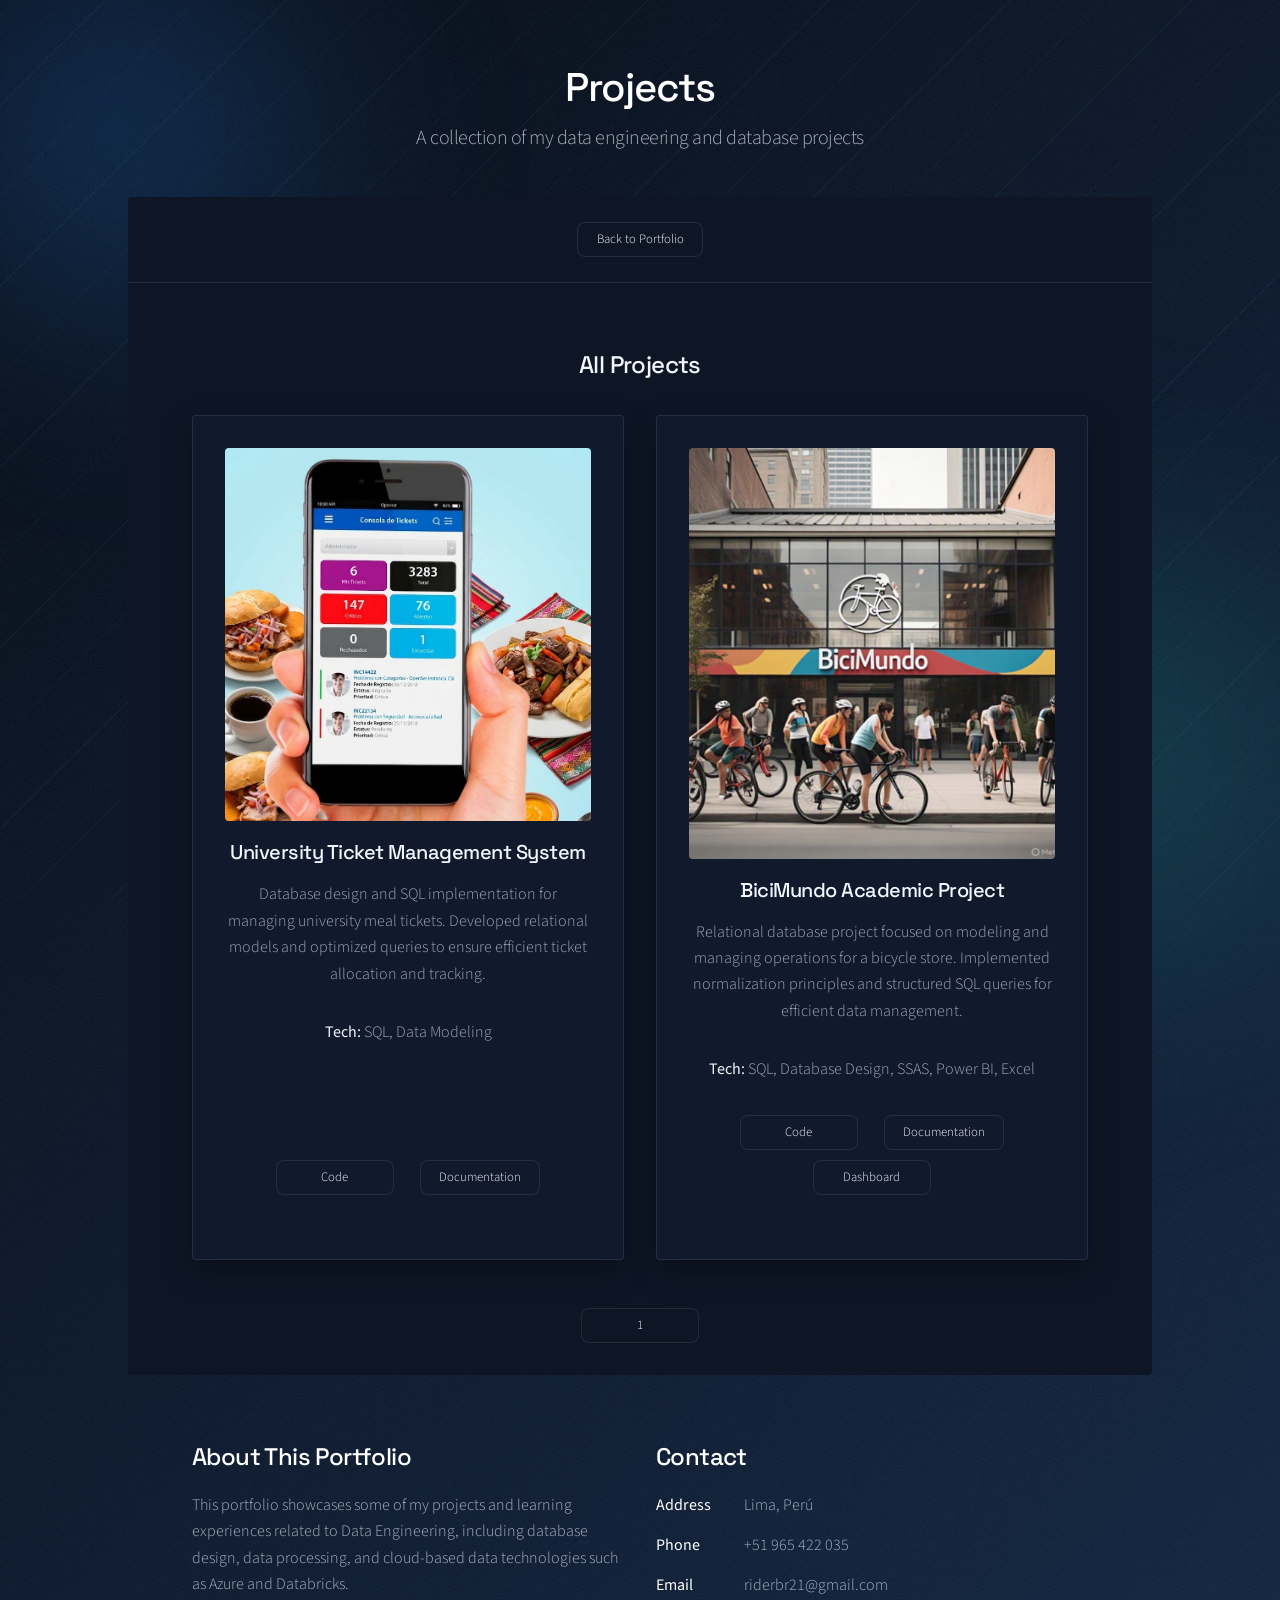
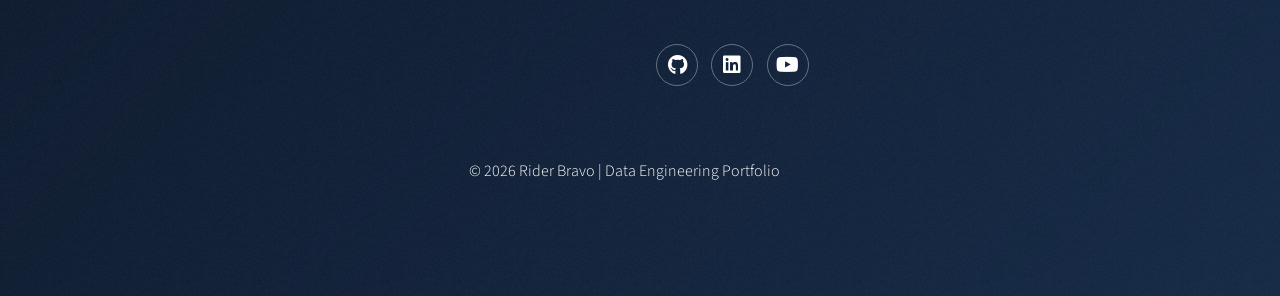
==== commit 182f45e3: "Actualizando generic.html, README y detalles menores tras auditoria Sincroniza el footer de generic." ====
--- a/generic.html
+++ b/generic.html
@@ -3,11 +3,16 @@
 	Stellar by HTML5 UP
 	html5up.net
 -->
-<html>
+<html lang="en">
 	<head>
 		<title>Projects | Rider Bravo</title>
 		<meta charset="utf-8" />
 		<meta name="viewport" content="width=device-width, initial-scale=1" />
+
+		<meta name="keywords" content="Rider Bravo, Data Engineer, Data Engineering, SQL, Python, ETL, Portafolio, Proyectos">
+		<meta name="author" content="Rider Bravo">
+		<meta name="description" content="Rider Bravo - Data Engineer Junior. Listado completo de proyectos de ETL, Data Warehouse, SQL Server y Power BI.">
+
 		<link rel="stylesheet" href="assets/css/main.css" />
 		<noscript><link rel="stylesheet" href="assets/css/noscript.css" /></noscript>
 		<script>if ('scrollRestoration' in history) history.scrollRestoration = 'manual';</script>
@@ -101,6 +106,12 @@
 								<span class="label">LinkedIn</span>
 							</a>
 						</li>
+
+						<li>
+							<a href="https://www.youtube.com/@DevDataRider" target="_blank" rel="noopener noreferrer" class="icon brands fa-youtube alt">
+								<span class="label">YouTube</span>
+							</a>
+						</li>
 					</ul>
 
 				</section>
--- a/assets/css/main.css
+++ b/assets/css/main.css
@@ -1736,14 +1736,14 @@
 input[type=button].primary:hover,
 button.primary:hover,
 .button.primary:hover {
-  background-color: rgb(61.3, 150.2722488038, 255);
+  background-color: rgb(24.0392156863%, 58.9302936486%, 100%);
 }
 input[type=submit].primary:active,
 input[type=reset].primary:active,
 input[type=button].primary:active,
 button.primary:active,
 .button.primary:active {
-  background-color: rgb(30.7, 133.7277511962, 255);
+  background-color: rgb(12.0392156863%, 52.442255371%, 100%);
 }
 input[type=submit].primary.icon:before,
 input[type=reset].primary.icon:before,
@@ -2727,6 +2727,12 @@
   flex: 0 0 auto;
   width: 11em;
   margin: 0 2em;
+  text-decoration: none;
+  border-bottom: none;
+  cursor: pointer;
+}
+.badge-marquee .badge-item:hover {
+  border-bottom: none;
 }
 .badge-marquee .badge-item img {
   width: 7em;
@@ -3300,14 +3306,14 @@
 #main input[type=button].primary:hover,
 #main button.primary:hover,
 #main .button.primary:hover {
-  background-color: rgb(61.3, 150.2722488038, 255);
+  background-color: rgb(24.0392156863%, 58.9302936486%, 100%);
 }
 #main input[type=submit].primary:active,
 #main input[type=reset].primary:active,
 #main input[type=button].primary:active,
 #main button.primary:active,
 #main .button.primary:active {
-  background-color: rgb(30.7, 133.7277511962, 255);
+  background-color: rgb(12.0392156863%, 52.442255371%, 100%);
 }
 #main input[type=submit].primary.icon:before,
 #main input[type=reset].primary.icon:before,
